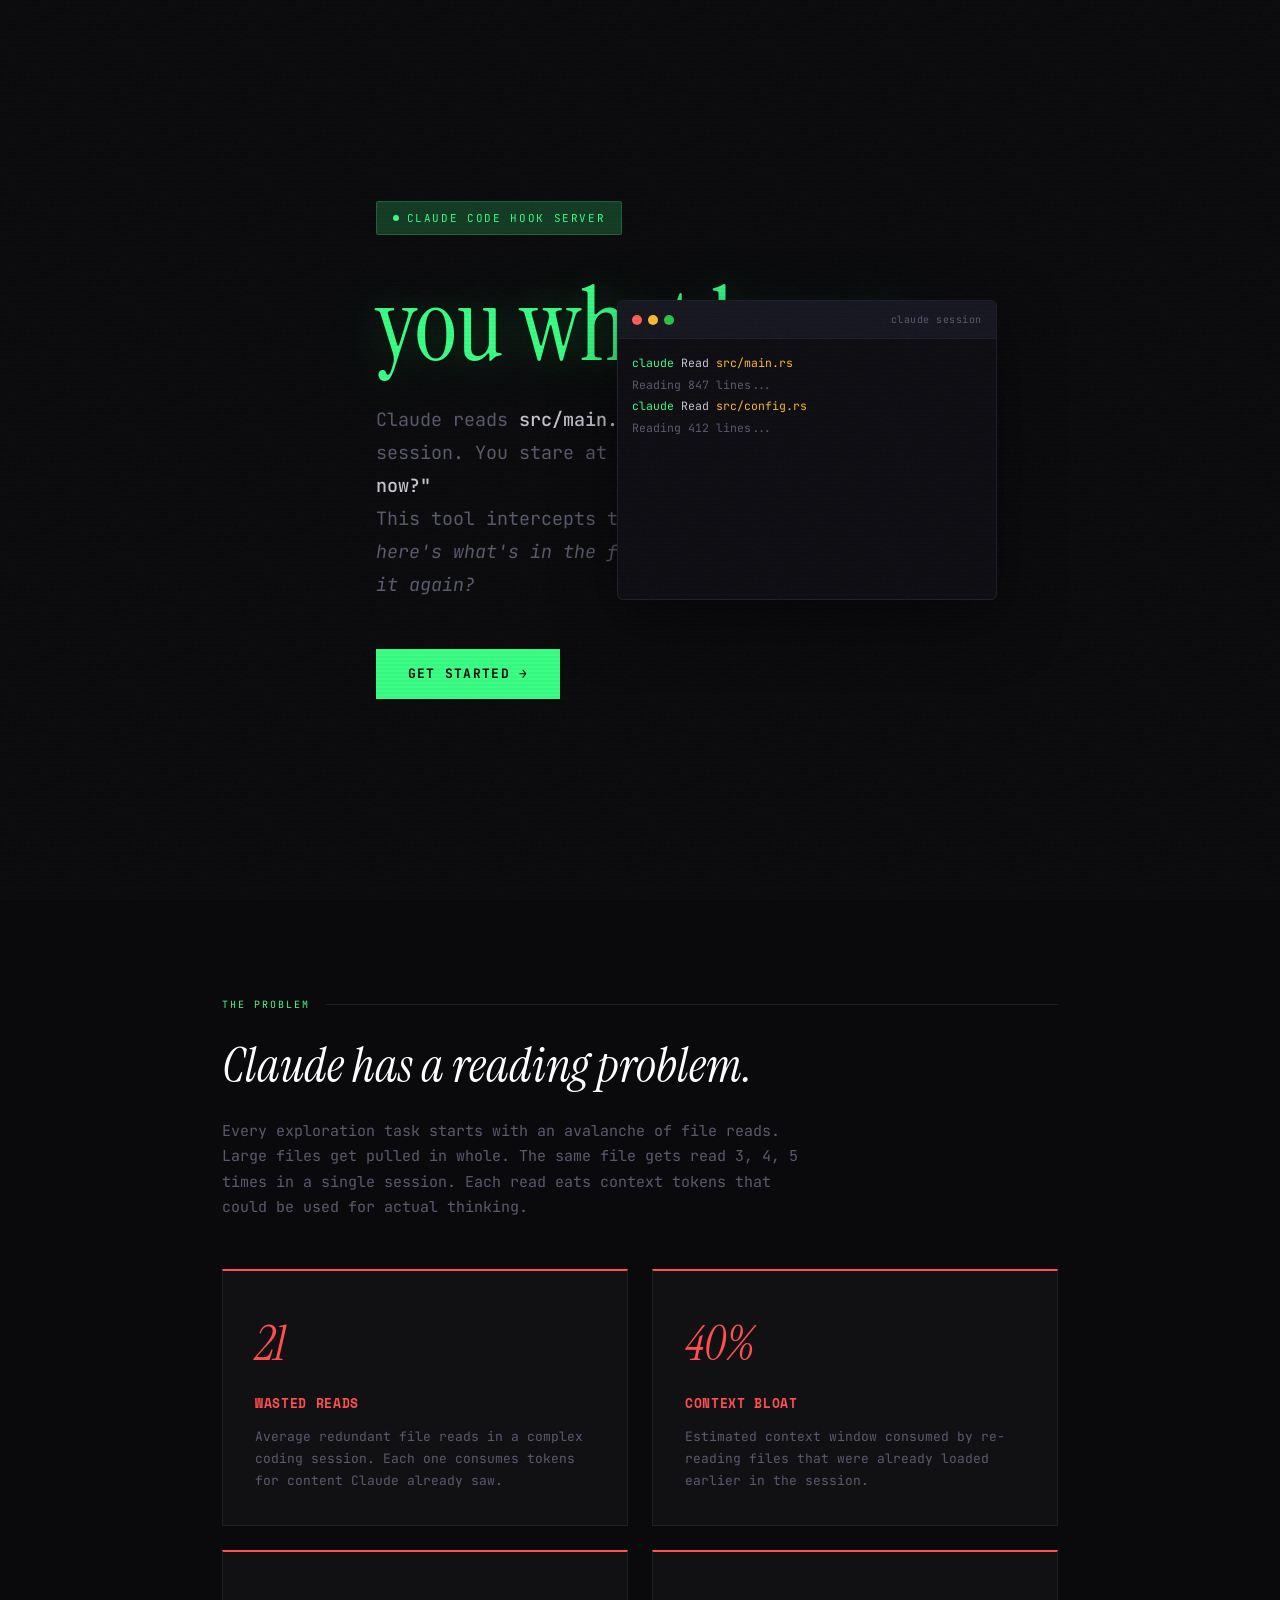
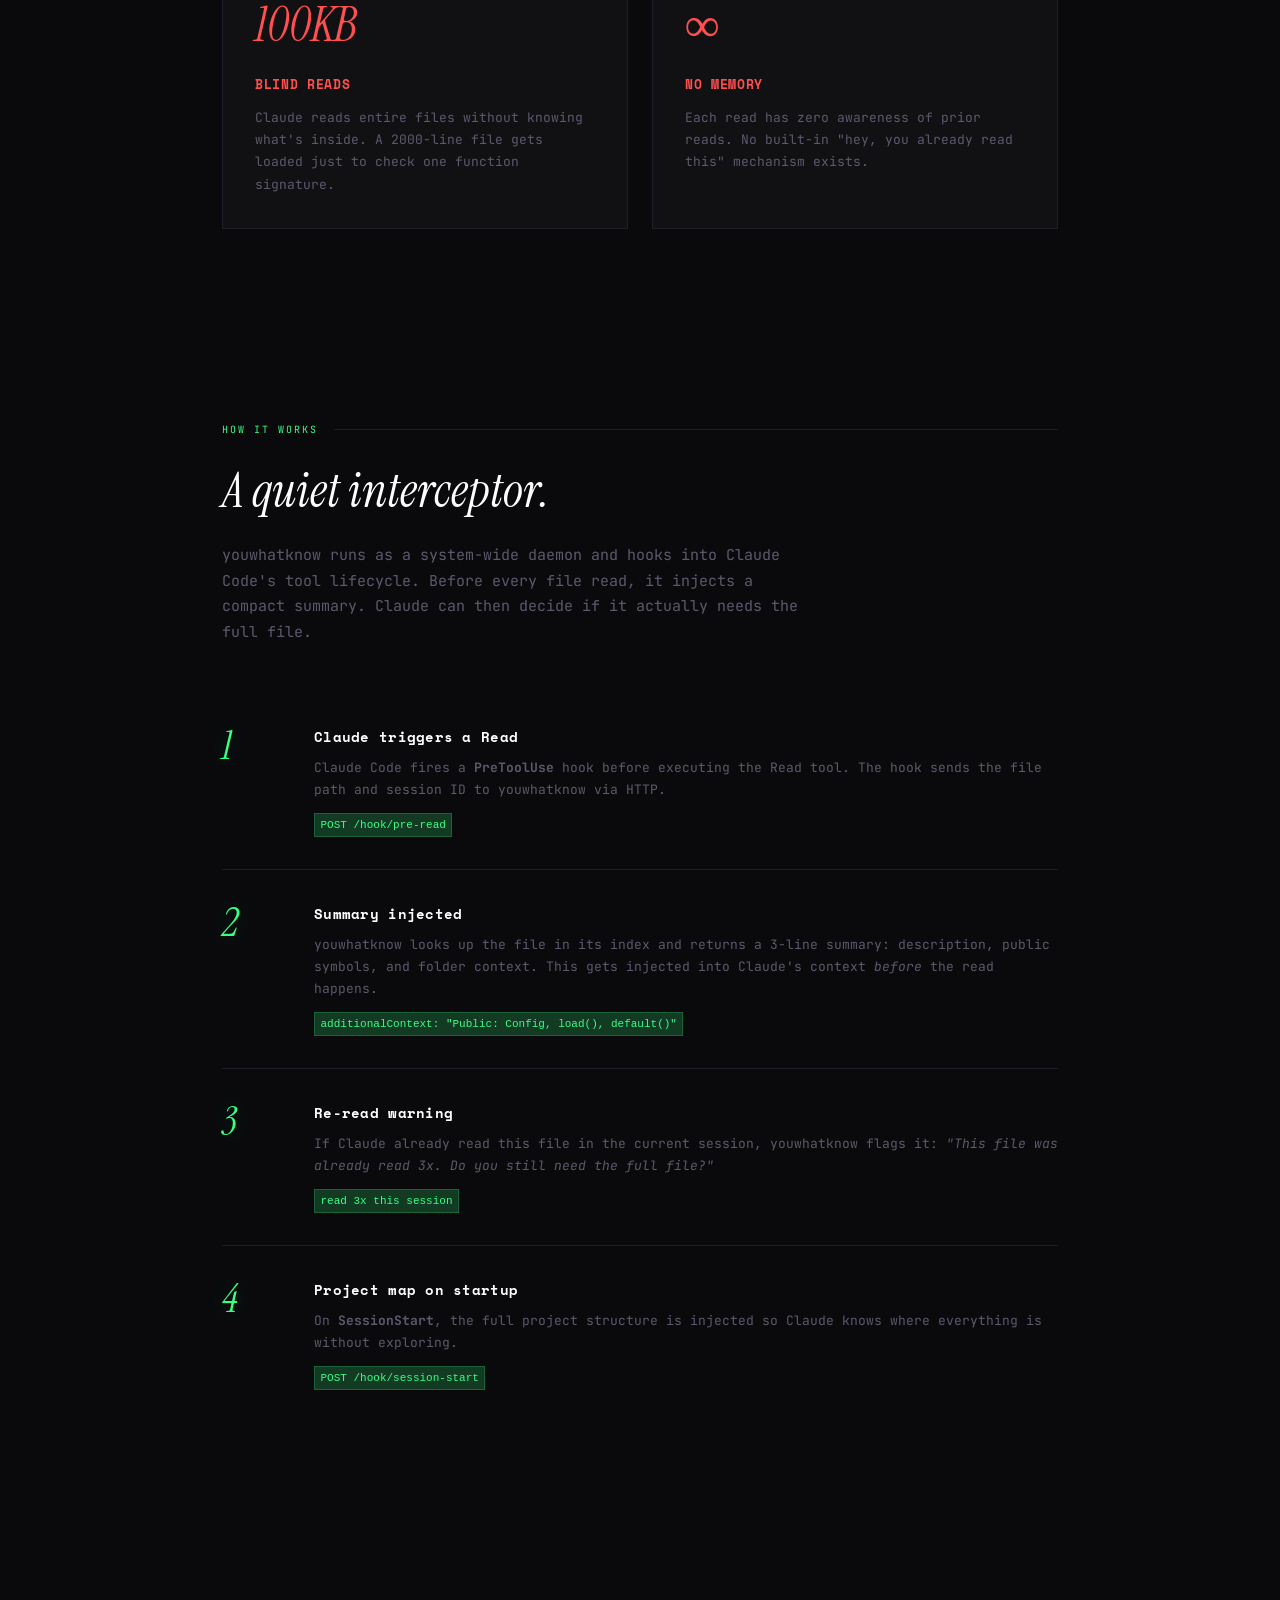
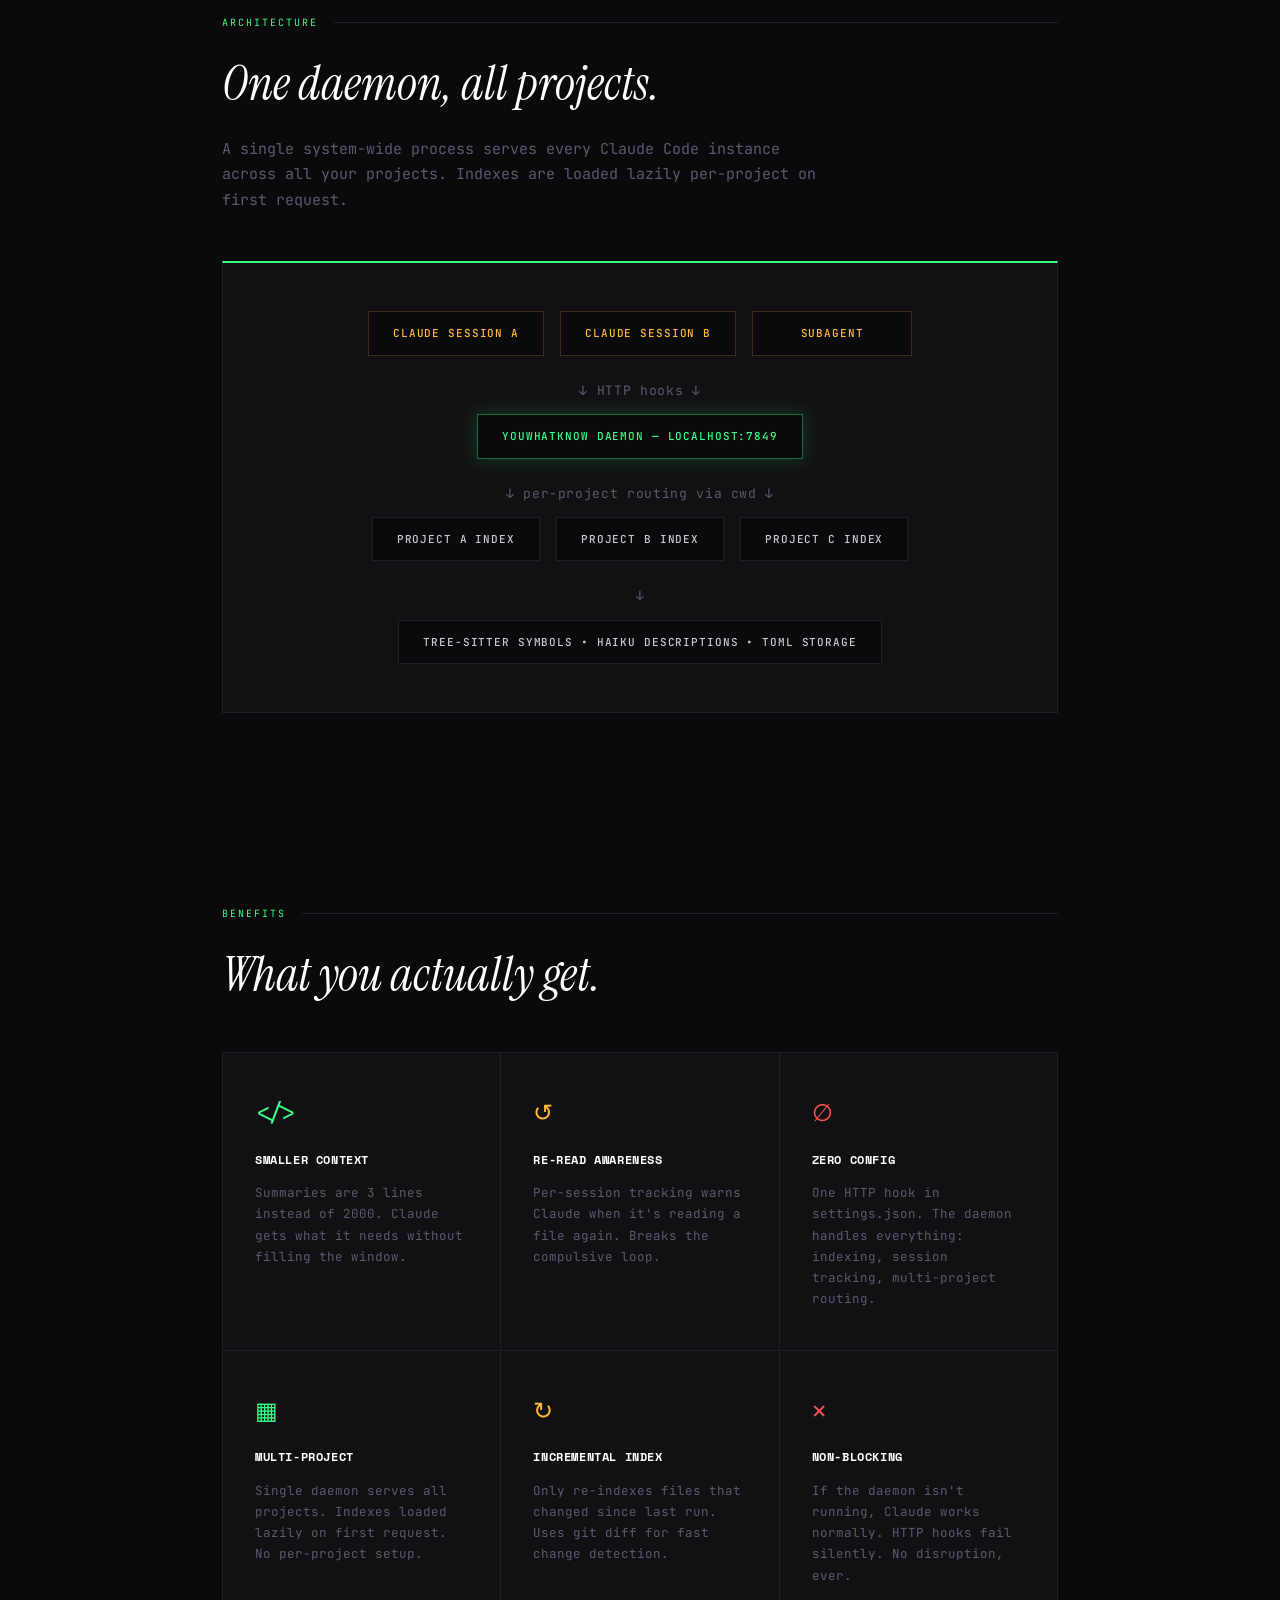
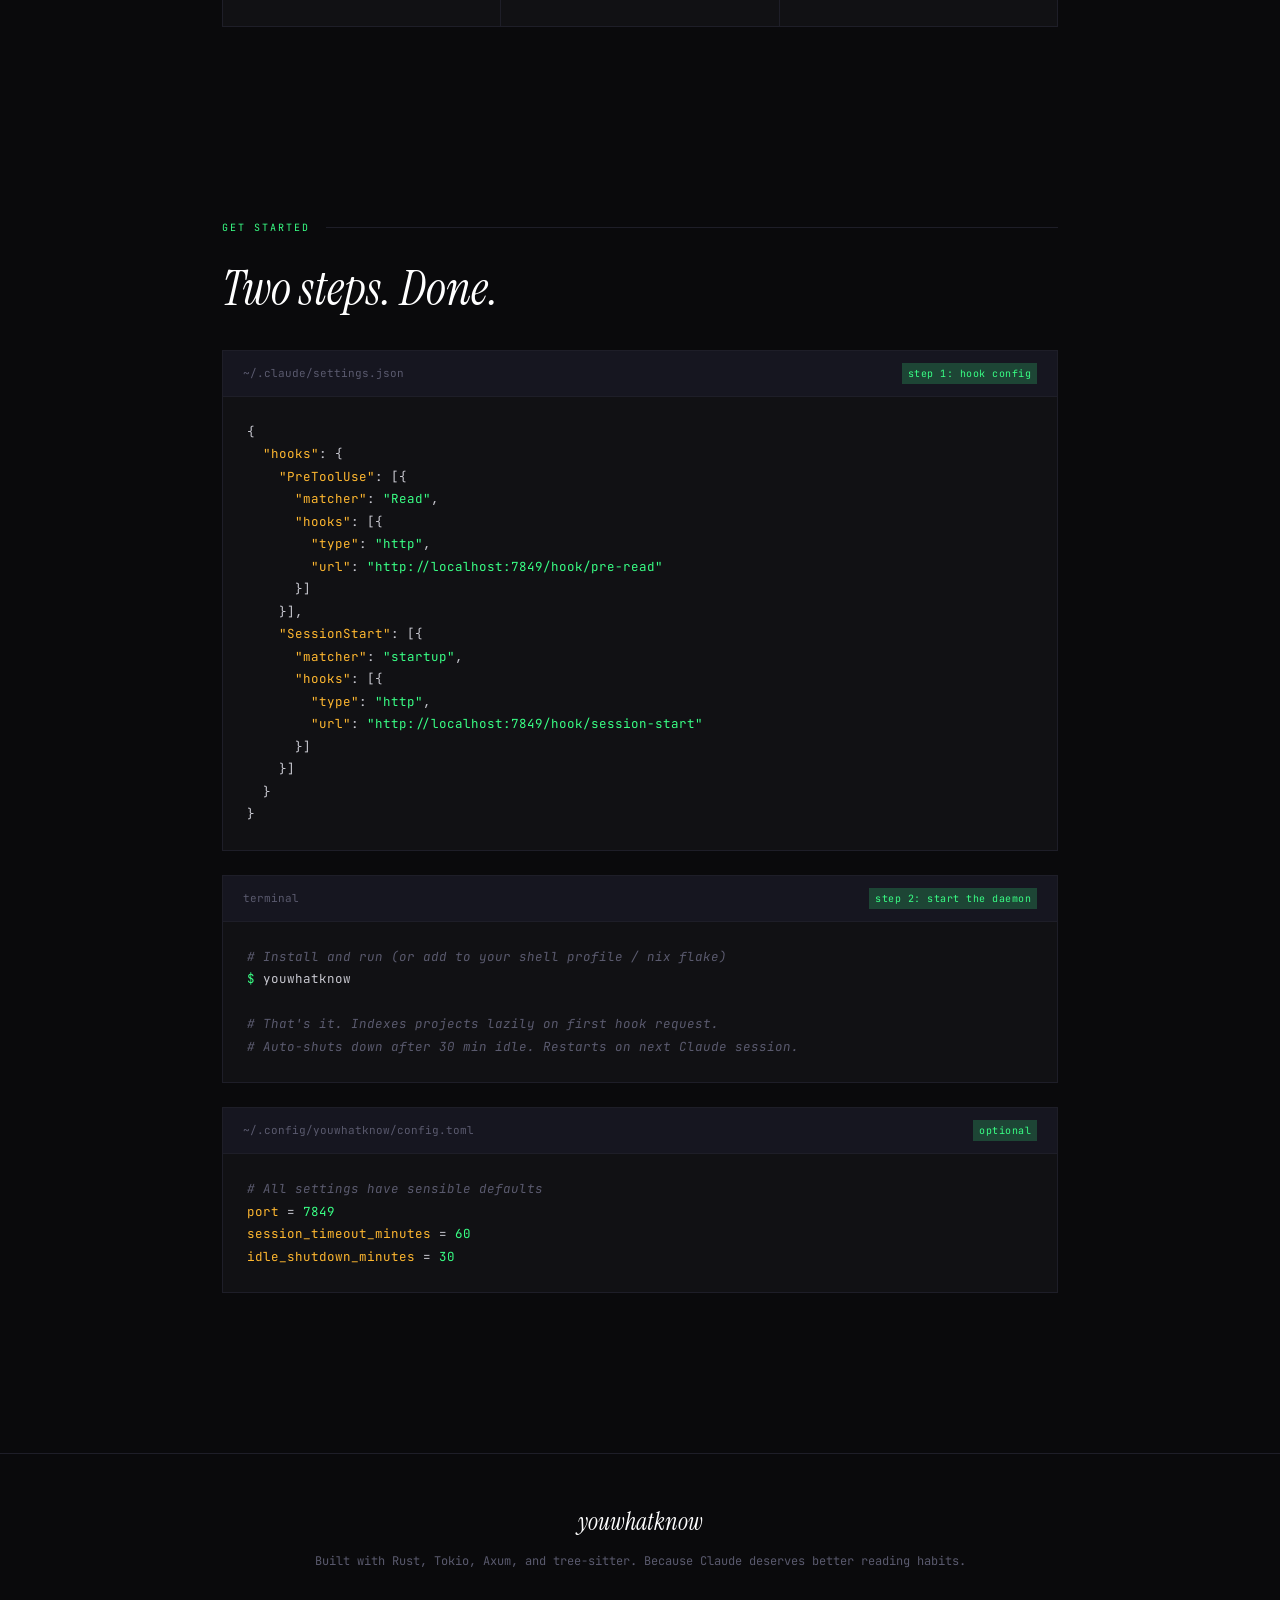
==== docs/index.html @ ef98cea6 "add project landing page Single-page HTML with terminal aesthetic: animated demo showing the problem" ====
<!DOCTYPE html>
<html lang="en">
<head>
    <meta charset="UTF-8">
    <meta name="viewport" content="width=device-width, initial-scale=1.0">
    <title>youwhatknow &mdash; stop Claude from reading the same file 47 times</title>
    <link rel="preconnect" href="https://fonts.googleapis.com">
    <link rel="preconnect" href="https://fonts.gstatic.com" crossorigin>
    <link href="https://fonts.googleapis.com/css2?family=JetBrains+Mono:wght@300;400;500;700&family=Space+Mono:wght@400;700&family=Instrument+Serif:ital@0;1&display=swap" rel="stylesheet">
    <style>
        :root {
            --bg: #0a0a0c;
            --bg-card: #111114;
            --glow: #39ff85;
            --glow-dim: #39ff8533;
            --glow-mid: #39ff8566;
            --amber: #ffb830;
            --amber-dim: #ffb83033;
            --red: #ff4f4f;
            --red-dim: #ff4f4f22;
            --text: #c8c8d0;
            --text-dim: #5a5a6e;
            --border: #1e1e28;
            --mono: 'JetBrains Mono', 'Courier New', monospace;
            --display: 'Space Mono', monospace;
            --serif: 'Instrument Serif', Georgia, serif;
        }

        * { margin: 0; padding: 0; box-sizing: border-box; }
        html { scroll-behavior: smooth; }

        body {
            background: var(--bg);
            color: var(--text);
            font-family: var(--mono);
            font-size: 15px;
            line-height: 1.7;
            overflow-x: hidden;
        }

        body::after {
            content: '';
            position: fixed;
            inset: 0;
            background: repeating-linear-gradient(0deg, transparent, transparent 2px, rgba(0,0,0,0.03) 2px, rgba(0,0,0,0.03) 4px);
            pointer-events: none;
            z-index: 9999;
        }

        body::before {
            content: '';
            position: fixed;
            inset: 0;
            opacity: 0.035;
            background-image: url("data:image/svg+xml,%3Csvg viewBox='0 0 256 256' xmlns='http://www.w3.org/2000/svg'%3E%3Cfilter id='n'%3E%3CfeTurbulence type='fractalNoise' baseFrequency='0.9' numOctaves='4' stitchTiles='stitch'/%3E%3C/filter%3E%3Crect width='100%25' height='100%25' filter='url(%23n)'/%3E%3C/svg%3E");
            background-size: 128px;
            pointer-events: none;
            z-index: 9998;
        }

        a { color: var(--glow); text-decoration: none; }
        a:hover { text-decoration: underline; }
        .container { max-width: 900px; margin: 0 auto; padding: 0 2rem; }

        .hero {
            min-height: 100vh;
            display: flex;
            flex-direction: column;
            justify-content: center;
            position: relative;
            padding: 4rem 0;
        }

        .hero-badge {
            display: inline-flex;
            align-items: center;
            gap: 0.5rem;
            font-size: 11px;
            text-transform: uppercase;
            letter-spacing: 0.15em;
            color: var(--glow);
            border: 1px solid var(--glow-dim);
            padding: 0.4rem 1rem;
            border-radius: 2px;
            margin-bottom: 2.5rem;
            background: var(--glow-dim);
            width: fit-content;
            animation: fadeSlideUp 0.8s ease both;
        }

        .hero-badge-dot {
            width: 6px;
            height: 6px;
            background: var(--glow);
            border-radius: 50%;
            display: inline-block;
            animation: pulse 2s ease-in-out infinite;
        }

        .hero h1 {
            font-family: var(--serif);
            font-size: clamp(3.5rem, 8vw, 6.5rem);
            font-weight: 400;
            font-style: italic;
            line-height: 1;
            color: #fff;
            margin-bottom: 0.25em;
            animation: fadeSlideUp 0.8s ease 0.1s both;
        }

        .hero h1 em {
            font-style: normal;
            color: var(--glow);
            text-shadow: 0 0 40px var(--glow-dim), 0 0 80px var(--glow-dim);
        }

        .hero-sub {
            font-size: 1.15rem;
            color: var(--text-dim);
            max-width: 520px;
            line-height: 1.8;
            margin-bottom: 3rem;
            animation: fadeSlideUp 0.8s ease 0.2s both;
        }

        .hero-sub strong { color: var(--text); font-weight: 500; }

        .hero-cta {
            display: inline-flex;
            align-items: center;
            gap: 0.75rem;
            background: var(--glow);
            color: var(--bg);
            font-family: var(--mono);
            font-size: 13px;
            font-weight: 700;
            padding: 0.85rem 2rem;
            border: none;
            cursor: pointer;
            text-transform: uppercase;
            letter-spacing: 0.1em;
            transition: all 0.2s;
            animation: fadeSlideUp 0.8s ease 0.3s both;
            text-decoration: none;
        }

        .hero-cta:hover {
            background: #fff;
            text-decoration: none;
            box-shadow: 0 0 30px var(--glow-dim);
        }

        .terminal-float {
            position: absolute;
            right: -60px;
            top: 50%;
            transform: translateY(-50%);
            width: 380px;
            animation: fadeSlideLeft 1s ease 0.5s both;
        }

        .terminal {
            background: #0d0d12;
            border: 1px solid var(--border);
            border-radius: 6px;
            overflow: hidden;
            font-size: 11.5px;
            box-shadow: 0 20px 60px rgba(0,0,0,0.5), 0 0 1px var(--border);
        }

        .terminal-bar {
            display: flex;
            align-items: center;
            gap: 6px;
            padding: 10px 14px;
            background: #161620;
            border-bottom: 1px solid var(--border);
        }

        .terminal-dot { width: 10px; height: 10px; border-radius: 50%; }
        .terminal-dot.r { background: #ff5f57; }
        .terminal-dot.y { background: #febc2e; }
        .terminal-dot.g { background: #28c840; }

        .terminal-bar-title {
            margin-left: auto;
            font-size: 10px;
            color: var(--text-dim);
            letter-spacing: 0.05em;
        }

        .terminal-body {
            padding: 14px;
            min-height: 260px;
            position: relative;
        }

        .term-line {
            margin-bottom: 2px;
            opacity: 0;
            animation: termFadeIn 0.15s ease forwards;
            white-space: nowrap;
            font-size: 11.5px;
        }

        .t-prompt { color: var(--glow); }
        .t-cmd { color: var(--text); }
        .t-file { color: var(--amber); }
        .t-warn { color: var(--red); }
        .t-ok { color: var(--glow); }
        .t-dim { color: var(--text-dim); }
        .t-bold { font-weight: 700; }

        .cursor-blink {
            display: inline-block;
            width: 7px;
            height: 14px;
            background: var(--glow);
            animation: blink 1s step-end infinite;
            vertical-align: middle;
            margin-left: 2px;
        }

        section { padding: 6rem 0; }

        .section-label {
            font-size: 10px;
            text-transform: uppercase;
            letter-spacing: 0.2em;
            color: var(--glow);
            margin-bottom: 1.5rem;
            display: flex;
            align-items: center;
            gap: 1rem;
        }

        .section-label::after {
            content: '';
            flex: 1;
            height: 1px;
            background: var(--border);
        }

        h2 {
            font-family: var(--serif);
            font-size: clamp(2rem, 4vw, 3rem);
            font-weight: 400;
            font-style: italic;
            color: #fff;
            margin-bottom: 1.5rem;
            line-height: 1.2;
        }

        .muted { color: var(--text-dim); max-width: 600px; }

        .problem-grid {
            display: grid;
            grid-template-columns: 1fr 1fr;
            gap: 1.5rem;
            margin-top: 3rem;
        }

        .problem-card {
            background: var(--bg-card);
            border: 1px solid var(--border);
            padding: 2rem;
            position: relative;
            overflow: hidden;
            border-top: 2px solid var(--red);
        }

        .problem-card h3 {
            font-family: var(--display);
            font-size: 13px;
            text-transform: uppercase;
            letter-spacing: 0.05em;
            color: var(--red);
            margin-bottom: 0.75rem;
        }

        .problem-card p { font-size: 13px; color: var(--text-dim); line-height: 1.7; }

        .problem-stat {
            font-family: var(--serif);
            font-size: 3rem;
            font-style: italic;
            color: var(--red);
            display: block;
            margin-bottom: 0.5rem;
        }

        .flow { display: grid; gap: 0; margin-top: 3rem; }

        .flow-step {
            display: grid;
            grid-template-columns: 60px 1fr;
            gap: 2rem;
            padding: 2rem 0;
            border-bottom: 1px solid var(--border);
        }

        .flow-step:last-child { border-bottom: none; }

        .flow-num {
            font-family: var(--serif);
            font-size: 2.5rem;
            font-style: italic;
            color: var(--glow);
            line-height: 1;
            text-shadow: 0 0 20px var(--glow-dim);
        }

        .flow-step h3 {
            font-family: var(--display);
            font-size: 14px;
            color: #fff;
            margin-bottom: 0.5rem;
            letter-spacing: 0.02em;
        }

        .flow-step p { font-size: 13px; color: var(--text-dim); line-height: 1.7; }

        .flow-step code {
            display: inline-block;
            background: var(--glow-dim);
            color: var(--glow);
            padding: 0.15em 0.5em;
            font-size: 11px;
            margin-top: 0.75rem;
            border: 1px solid var(--glow-dim);
        }

        .arch-diagram {
            background: var(--bg-card);
            border: 1px solid var(--border);
            padding: 3rem 2rem;
            margin-top: 3rem;
            border-top: 2px solid var(--glow);
        }

        .arch-row {
            display: flex;
            justify-content: center;
            align-items: center;
            gap: 1rem;
            margin-bottom: 1.5rem;
            flex-wrap: wrap;
        }

        .arch-row:last-child { margin-bottom: 0; }

        .arch-box {
            padding: 0.75rem 1.5rem;
            font-size: 11px;
            font-weight: 500;
            text-transform: uppercase;
            letter-spacing: 0.08em;
            text-align: center;
            border: 1px solid var(--border);
            background: var(--bg);
            min-width: 160px;
        }

        .arch-box.primary {
            border-color: var(--glow-mid);
            color: var(--glow);
            box-shadow: 0 0 20px var(--glow-dim);
        }

        .arch-box.secondary { border-color: var(--amber-dim); color: var(--amber); }

        .arch-arrow-down {
            display: block;
            text-align: center;
            margin: 0.75rem 0;
            color: var(--text-dim);
            font-size: 13px;
            letter-spacing: 0.05em;
        }

        .benefits-grid {
            display: grid;
            grid-template-columns: repeat(3, 1fr);
            gap: 1px;
            background: var(--border);
            margin-top: 3rem;
            border: 1px solid var(--border);
        }

        .benefit { background: var(--bg-card); padding: 2.5rem 2rem; }
        .benefit-icon { font-size: 1.5rem; margin-bottom: 1rem; display: block; }

        .benefit h3 {
            font-family: var(--display);
            font-size: 12px;
            text-transform: uppercase;
            letter-spacing: 0.05em;
            color: #fff;
            margin-bottom: 0.75rem;
        }

        .benefit p { font-size: 12.5px; color: var(--text-dim); line-height: 1.7; }

        .setup-block {
            background: var(--bg-card);
            border: 1px solid var(--border);
            margin-top: 2rem;
            overflow: hidden;
        }

        .setup-header {
            display: flex;
            align-items: center;
            justify-content: space-between;
            padding: 0.75rem 1.25rem;
            background: #161620;
            border-bottom: 1px solid var(--border);
            font-size: 11px;
            color: var(--text-dim);
        }

        .setup-tag {
            color: var(--glow);
            background: var(--glow-dim);
            padding: 0.2em 0.6em;
            font-size: 10px;
            letter-spacing: 0.05em;
        }

        .setup-code {
            padding: 1.5rem;
            font-size: 12.5px;
            line-height: 1.8;
            overflow-x: auto;
            white-space: pre;
            font-family: var(--mono);
        }

        .k { color: var(--amber); }
        .s { color: var(--glow); }
        .c { color: var(--text-dim); font-style: italic; }

        footer {
            border-top: 1px solid var(--border);
            padding: 3rem 0;
            margin-top: 4rem;
            text-align: center;
        }

        footer p { font-size: 12px; color: var(--text-dim); }

        .footer-logo {
            font-family: var(--serif);
            font-style: italic;
            font-size: 1.5rem;
            color: #fff;
            margin-bottom: 0.5rem;
        }

        @keyframes fadeSlideUp {
            from { opacity: 0; transform: translateY(20px); }
            to { opacity: 1; transform: translateY(0); }
        }

        @keyframes fadeSlideLeft {
            from { opacity: 0; transform: translate(30px, -50%); }
            to { opacity: 1; transform: translate(0, -50%); }
        }

        @keyframes pulse {
            0%, 100% { opacity: 1; }
            50% { opacity: 0.3; }
        }

        @keyframes termFadeIn {
            from { opacity: 0; }
            to { opacity: 1; }
        }

        @keyframes blink {
            0%, 100% { opacity: 1; }
            50% { opacity: 0; }
        }

        .reveal {
            opacity: 0;
            transform: translateY(30px);
            transition: all 0.7s cubic-bezier(0.16, 1, 0.3, 1);
        }

        .reveal.visible {
            opacity: 1;
            transform: translateY(0);
        }

        @media (max-width: 900px) {
            .terminal-float {
                position: relative;
                right: 0;
                top: 0;
                transform: none;
                width: 100%;
                margin-top: 3rem;
                animation-name: fadeSlideUp;
            }
            .problem-grid { grid-template-columns: 1fr; }
            .benefits-grid { grid-template-columns: 1fr; }
            .arch-row { flex-direction: column; }
        }

        @media (min-width: 901px) {
            .hero .container { position: relative; }
        }
    </style>
</head>
<body>

<section class="hero">
    <div class="container">
        <div class="hero-badge"><span class="hero-badge-dot"></span> Claude Code Hook Server</div>
        <h1><em>you what know</em></h1>
        <p class="hero-sub">
            Claude reads <strong>src/main.rs</strong> for the 5th time this session.
            You stare at the screen. <strong>"You what now?"</strong><br>
            This tool intercepts those reads and says: <em>here's what's in the file. Do you really need it again?</em>
        </p>
        <a href="#setup" class="hero-cta">Get Started &#8594;</a>

        <div class="terminal-float">
            <div class="terminal">
                <div class="terminal-bar">
                    <div class="terminal-dot r"></div>
                    <div class="terminal-dot y"></div>
                    <div class="terminal-dot g"></div>
                    <span class="terminal-bar-title">claude session</span>
                </div>
                <div class="terminal-body" id="terminal-demo"></div>
            </div>
        </div>
    </div>
</section>

<section class="reveal">
    <div class="container">
        <div class="section-label">The Problem</div>
        <h2>Claude has a reading problem.</h2>
        <p class="muted">
            Every exploration task starts with an avalanche of file reads. Large files get pulled in whole.
            The same file gets read 3, 4, 5 times in a single session. Each read eats context tokens
            that could be used for actual thinking.
        </p>

        <div class="problem-grid">
            <div class="problem-card">
                <span class="problem-stat" id="counter">0</span>
                <h3>Wasted Reads</h3>
                <p>Average redundant file reads in a complex coding session. Each one consumes tokens for content Claude already saw.</p>
            </div>
            <div class="problem-card">
                <span class="problem-stat">40%</span>
                <h3>Context Bloat</h3>
                <p>Estimated context window consumed by re-reading files that were already loaded earlier in the session.</p>
            </div>
            <div class="problem-card">
                <span class="problem-stat">100KB</span>
                <h3>Blind Reads</h3>
                <p>Claude reads entire files without knowing what's inside. A 2000-line file gets loaded just to check one function signature.</p>
            </div>
            <div class="problem-card">
                <span class="problem-stat">&#8734;</span>
                <h3>No Memory</h3>
                <p>Each read has zero awareness of prior reads. No built-in "hey, you already read this" mechanism exists.</p>
            </div>
        </div>
    </div>
</section>

<section class="reveal">
    <div class="container">
        <div class="section-label">How It Works</div>
        <h2>A quiet interceptor.</h2>
        <p class="muted">
            youwhatknow runs as a system-wide daemon and hooks into Claude Code's tool lifecycle.
            Before every file read, it injects a compact summary. Claude can then decide
            if it actually needs the full file.
        </p>

        <div class="flow">
            <div class="flow-step">
                <div class="flow-num">1</div>
                <div>
                    <h3>Claude triggers a Read</h3>
                    <p>Claude Code fires a <strong>PreToolUse</strong> hook before executing the Read tool.
                    The hook sends the file path and session ID to youwhatknow via HTTP.</p>
                    <code>POST /hook/pre-read</code>
                </div>
            </div>
            <div class="flow-step">
                <div class="flow-num">2</div>
                <div>
                    <h3>Summary injected</h3>
                    <p>youwhatknow looks up the file in its index and returns a 3-line summary:
                    description, public symbols, and folder context. This gets injected into
                    Claude's context <em>before</em> the read happens.</p>
                    <code>additionalContext: "Public: Config, load(), default()"</code>
                </div>
            </div>
            <div class="flow-step">
                <div class="flow-num">3</div>
                <div>
                    <h3>Re-read warning</h3>
                    <p>If Claude already read this file in the current session, youwhatknow
                    flags it: <em>"This file was already read 3x. Do you still need the full file?"</em></p>
                    <code>read 3x this session</code>
                </div>
            </div>
            <div class="flow-step">
                <div class="flow-num">4</div>
                <div>
                    <h3>Project map on startup</h3>
                    <p>On <strong>SessionStart</strong>, the full project structure is injected
                    so Claude knows where everything is without exploring.</p>
                    <code>POST /hook/session-start</code>
                </div>
            </div>
        </div>
    </div>
</section>

<section class="reveal">
    <div class="container">
        <div class="section-label">Architecture</div>
        <h2>One daemon, all projects.</h2>
        <p class="muted" style="margin-bottom: 1rem;">
            A single system-wide process serves every Claude Code instance across all your projects.
            Indexes are loaded lazily per-project on first request.
        </p>

        <div class="arch-diagram">
            <div class="arch-row">
                <div class="arch-box secondary">Claude Session A</div>
                <div class="arch-box secondary">Claude Session B</div>
                <div class="arch-box secondary">Subagent</div>
            </div>
            <div class="arch-arrow-down">&#8595; HTTP hooks &#8595;</div>
            <div class="arch-row">
                <div class="arch-box primary">youwhatknow daemon &#8212; localhost:7849</div>
            </div>
            <div class="arch-arrow-down">&#8595; per-project routing via cwd &#8595;</div>
            <div class="arch-row">
                <div class="arch-box">Project A Index</div>
                <div class="arch-box">Project B Index</div>
                <div class="arch-box">Project C Index</div>
            </div>
            <div class="arch-arrow-down">&#8595;</div>
            <div class="arch-row">
                <div class="arch-box" style="min-width: 260px;">tree-sitter symbols &#8226; haiku descriptions &#8226; TOML storage</div>
            </div>
        </div>
    </div>
</section>

<section class="reveal">
    <div class="container">
        <div class="section-label">Benefits</div>
        <h2>What you actually get.</h2>

        <div class="benefits-grid">
            <div class="benefit">
                <span class="benefit-icon" style="color: var(--glow);">&lt;/&gt;</span>
                <h3>Smaller Context</h3>
                <p>Summaries are 3 lines instead of 2000. Claude gets what it needs without filling the window.</p>
            </div>
            <div class="benefit">
                <span class="benefit-icon" style="color: var(--amber);">&#8634;</span>
                <h3>Re-read Awareness</h3>
                <p>Per-session tracking warns Claude when it's reading a file again. Breaks the compulsive loop.</p>
            </div>
            <div class="benefit">
                <span class="benefit-icon" style="color: var(--red);">&#8709;</span>
                <h3>Zero Config</h3>
                <p>One HTTP hook in settings.json. The daemon handles everything: indexing, session tracking, multi-project routing.</p>
            </div>
            <div class="benefit">
                <span class="benefit-icon" style="color: var(--glow);">&#9638;</span>
                <h3>Multi-Project</h3>
                <p>Single daemon serves all projects. Indexes loaded lazily on first request. No per-project setup.</p>
            </div>
            <div class="benefit">
                <span class="benefit-icon" style="color: var(--amber);">&#8635;</span>
                <h3>Incremental Index</h3>
                <p>Only re-indexes files that changed since last run. Uses git diff for fast change detection.</p>
            </div>
            <div class="benefit">
                <span class="benefit-icon" style="color: var(--red);">&#10005;</span>
                <h3>Non-Blocking</h3>
                <p>If the daemon isn't running, Claude works normally. HTTP hooks fail silently. No disruption, ever.</p>
            </div>
        </div>
    </div>
</section>

<section class="reveal" id="setup">
    <div class="container">
        <div class="section-label">Get Started</div>
        <h2>Two steps. Done.</h2>

        <div class="setup-block">
            <div class="setup-header">
                <span>~/.claude/settings.json</span>
                <span class="setup-tag">step 1: hook config</span>
            </div>
            <div class="setup-code">{
  <span class="k">"hooks"</span>: {
    <span class="k">"PreToolUse"</span>: [{
      <span class="k">"matcher"</span>: <span class="s">"Read"</span>,
      <span class="k">"hooks"</span>: [{
        <span class="k">"type"</span>: <span class="s">"http"</span>,
        <span class="k">"url"</span>: <span class="s">"http://localhost:7849/hook/pre-read"</span>
      }]
    }],
    <span class="k">"SessionStart"</span>: [{
      <span class="k">"matcher"</span>: <span class="s">"startup"</span>,
      <span class="k">"hooks"</span>: [{
        <span class="k">"type"</span>: <span class="s">"http"</span>,
        <span class="k">"url"</span>: <span class="s">"http://localhost:7849/hook/session-start"</span>
      }]
    }]
  }
}</div>
        </div>

        <div class="setup-block" style="margin-top: 1.5rem;">
            <div class="setup-header">
                <span>terminal</span>
                <span class="setup-tag">step 2: start the daemon</span>
            </div>
            <div class="setup-code"><span class="c"># Install and run (or add to your shell profile / nix flake)</span>
<span class="s">$</span> youwhatknow

<span class="c"># That's it. Indexes projects lazily on first hook request.</span>
<span class="c"># Auto-shuts down after 30 min idle. Restarts on next Claude session.</span></div>
        </div>

        <div class="setup-block" style="margin-top: 1.5rem;">
            <div class="setup-header">
                <span>~/.config/youwhatknow/config.toml</span>
                <span class="setup-tag">optional</span>
            </div>
            <div class="setup-code"><span class="c"># All settings have sensible defaults</span>
<span class="k">port</span> = <span class="s">7849</span>
<span class="k">session_timeout_minutes</span> = <span class="s">60</span>
<span class="k">idle_shutdown_minutes</span> = <span class="s">30</span></div>
        </div>
    </div>
</section>

<footer>
    <div class="container">
        <div class="footer-logo">youwhatknow</div>
        <p>Built with Rust, Tokio, Axum, and tree-sitter. Because Claude deserves better reading habits.</p>
    </div>
</footer>

<script>
(function() {
    var lines = [
        { type: 'cmd', prompt: 'claude', cmd: 'Read', file: 'src/main.rs' },
        { type: 'msg', text: '  Reading 847 lines...', cls: 't-dim' },
        { type: 'cmd', prompt: 'claude', cmd: 'Read', file: 'src/config.rs' },
        { type: 'msg', text: '  Reading 412 lines...', cls: 't-dim' },
        { type: 'cmd', prompt: 'claude', cmd: 'Read', file: 'src/main.rs' },
        { type: 'msg', text: '  Reading 847 lines... (again)', cls: 't-warn' },
        { type: 'cmd', prompt: 'claude', cmd: 'Read', file: 'src/server.rs' },
        { type: 'msg', text: '  Reading 623 lines...', cls: 't-dim' },
        { type: 'cmd', prompt: 'claude', cmd: 'Read', file: 'src/main.rs' },
        { type: 'msg', text: '  Reading 847 lines... (3rd time)', cls: 't-warn' },
        { type: 'msg', text: '', cls: 't-dim' },
        { type: 'msg', text: '  youwhatknow:', cls: 't-ok t-bold' },
        { type: 'msg', text: '  -- src/main.rs (read 3x) --', cls: 't-ok' },
        { type: 'msg', text: '  Entry point, server startup', cls: 't-ok' },
        { type: 'msg', text: '  Public: main()', cls: 't-ok' },
        { type: 'msg', text: '  Do you still need the full file?', cls: 't-warn' },
    ];

    var terminal = document.getElementById('terminal-demo');
    var lineIndex = 0;

    function addLine() {
        if (lineIndex >= lines.length) {
            var cursor = document.createElement('span');
            cursor.className = 'cursor-blink';
            if (terminal.lastElementChild) {
                terminal.lastElementChild.appendChild(cursor);
            }
            return;
        }

        var line = lines[lineIndex];
        var el = document.createElement('div');
        el.className = 'term-line';

        if (line.type === 'cmd') {
            var prompt = document.createElement('span');
            prompt.className = 't-prompt';
            prompt.textContent = line.prompt;
            var space1 = document.createTextNode(' ');
            var cmd = document.createElement('span');
            cmd.className = 't-cmd';
            cmd.textContent = line.cmd;
            var space2 = document.createTextNode(' ');
            var file = document.createElement('span');
            file.className = 't-file';
            file.textContent = line.file;
            el.appendChild(prompt);
            el.appendChild(space1);
            el.appendChild(cmd);
            el.appendChild(space2);
            el.appendChild(file);
        } else {
            var span = document.createElement('span');
            span.className = line.cls;
            span.textContent = line.text;
            el.appendChild(span);
        }

        terminal.appendChild(el);
        lineIndex++;

        var delay = line.text === '' ? 400 : (lineIndex > 10 ? 120 : 250);
        setTimeout(addLine, delay);
    }

    setTimeout(addLine, 1500);

    function animateCounter() {
        var counter = document.getElementById('counter');
        var target = 23;
        var current = 0;
        var interval = setInterval(function() {
            current++;
            counter.textContent = current;
            if (current >= target) clearInterval(interval);
        }, 60);
    }

    var observer = new IntersectionObserver(function(entries) {
        entries.forEach(function(entry) {
            if (entry.isIntersecting) {
                entry.target.classList.add('visible');
                if (entry.target.querySelector('#counter')) {
                    animateCounter();
                }
            }
        });
    }, { threshold: 0.15 });

    document.querySelectorAll('.reveal').forEach(function(el) {
        observer.observe(el);
    });
})();
</script>

</body>
</html>
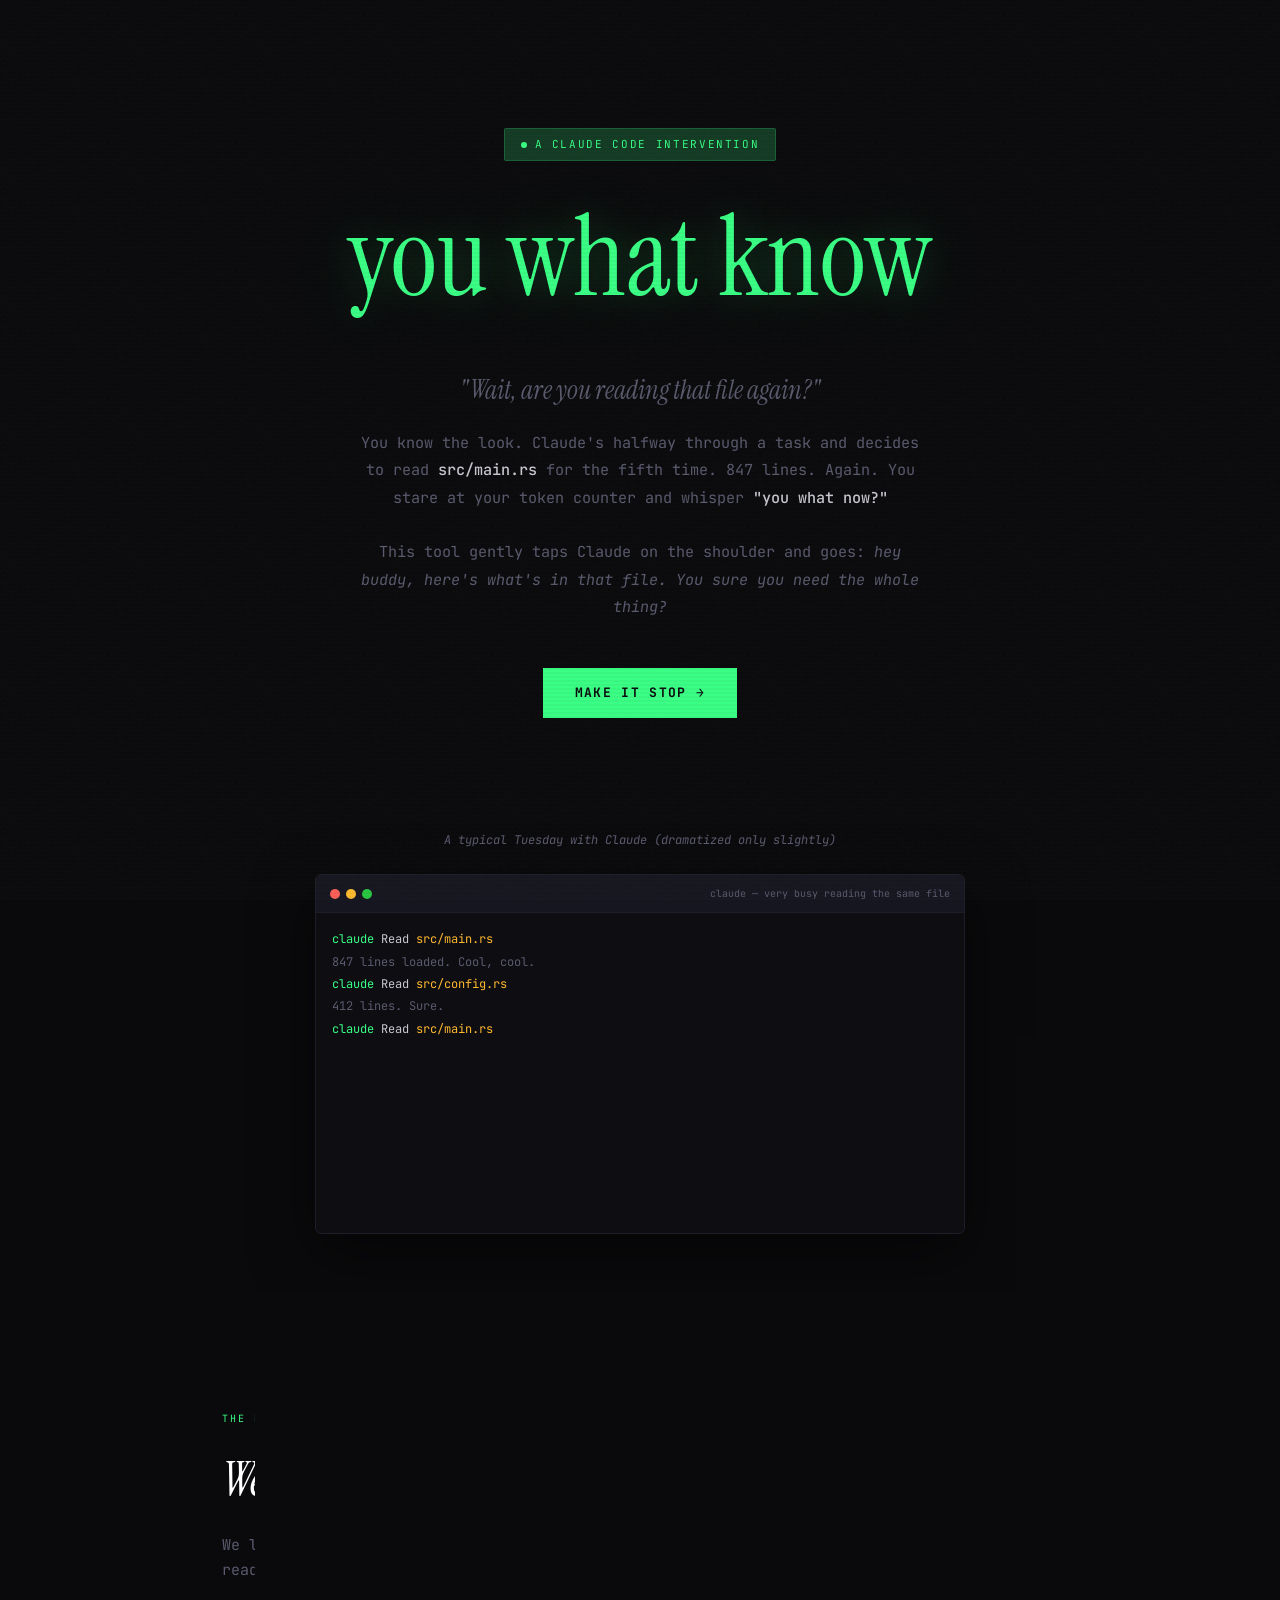
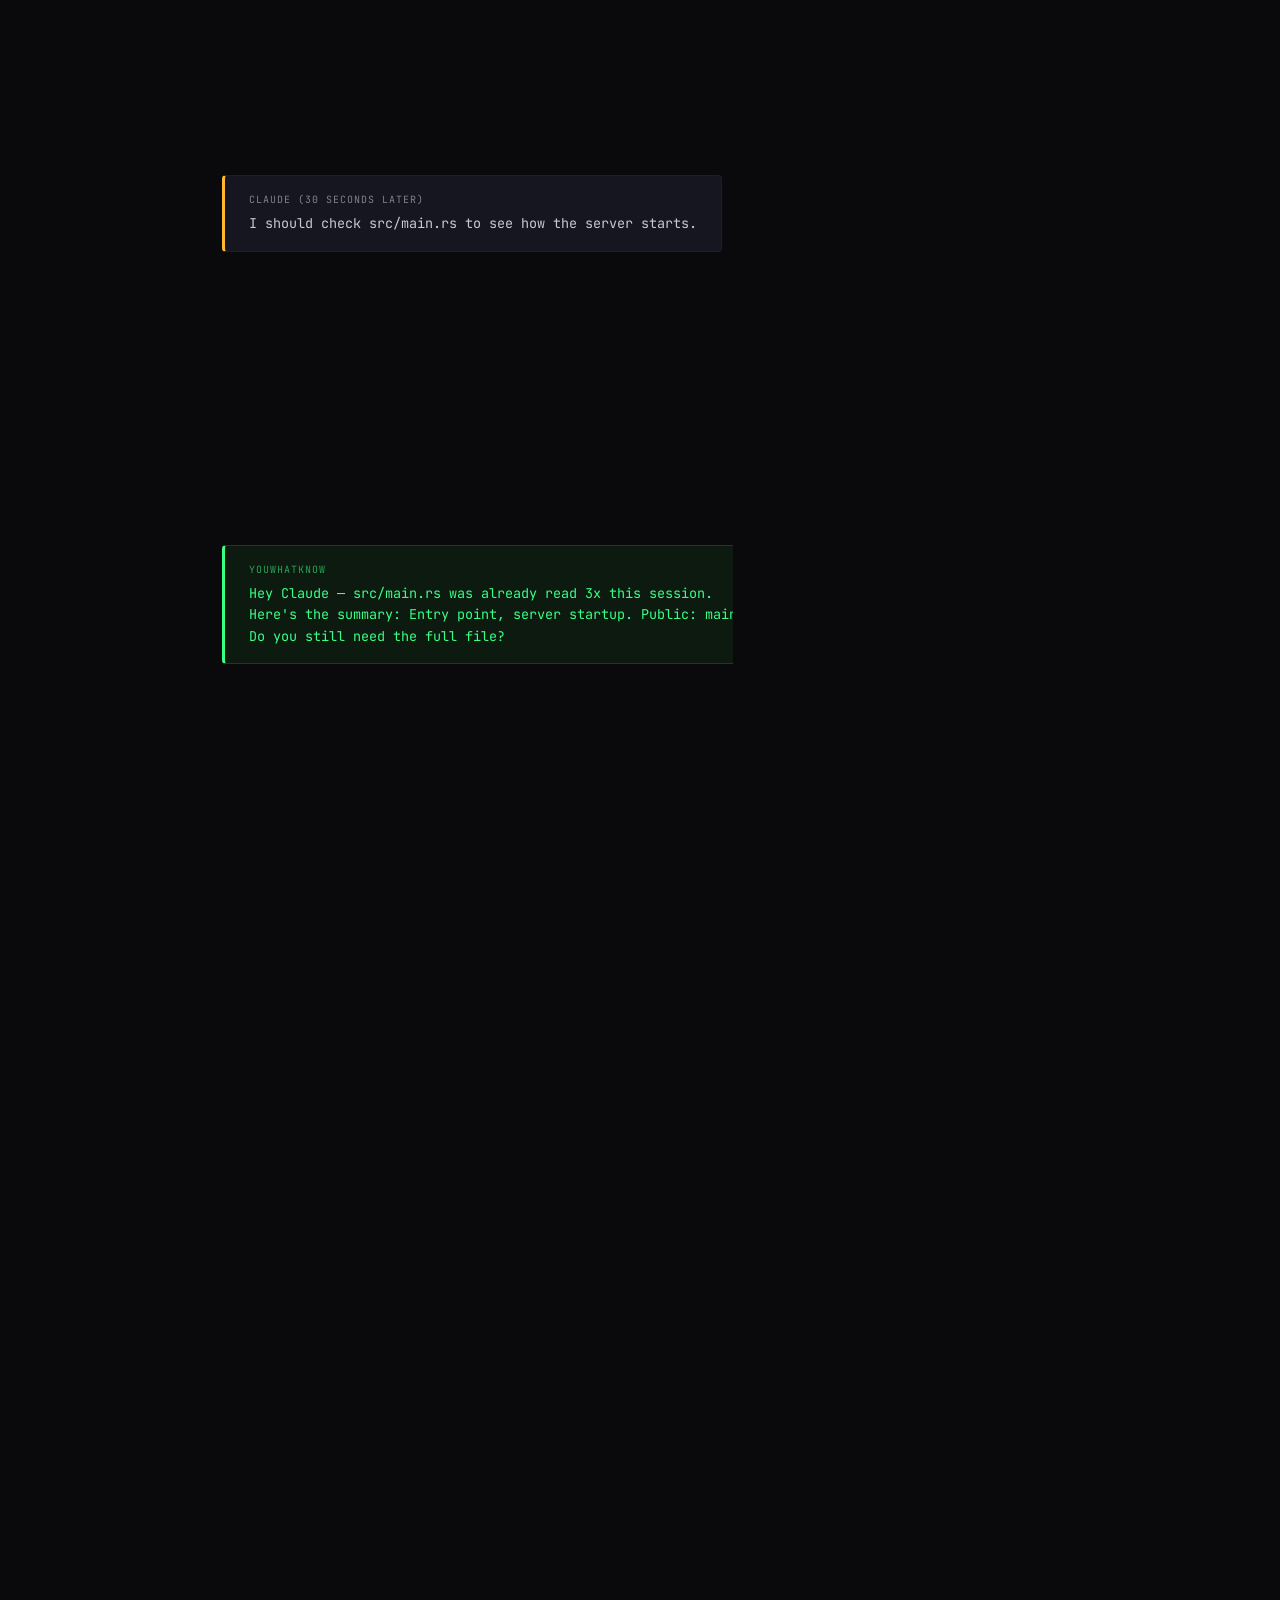
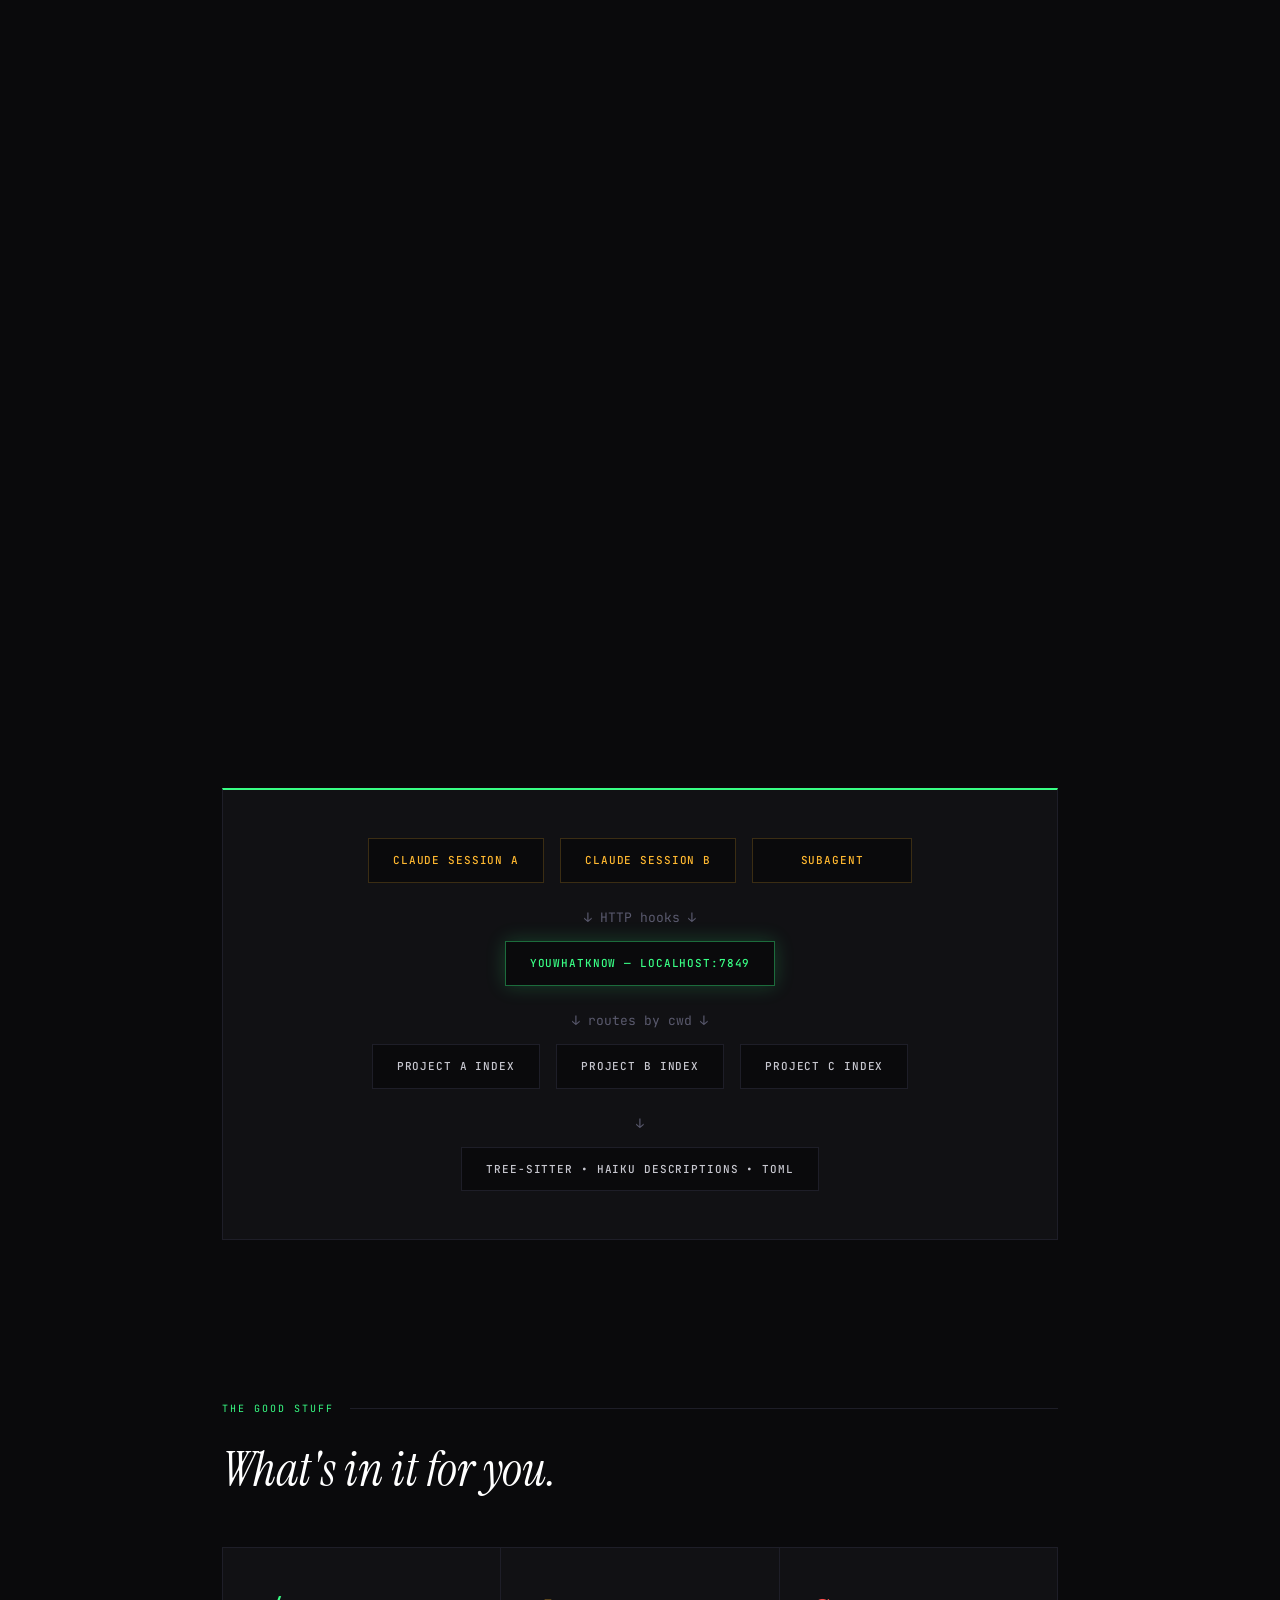
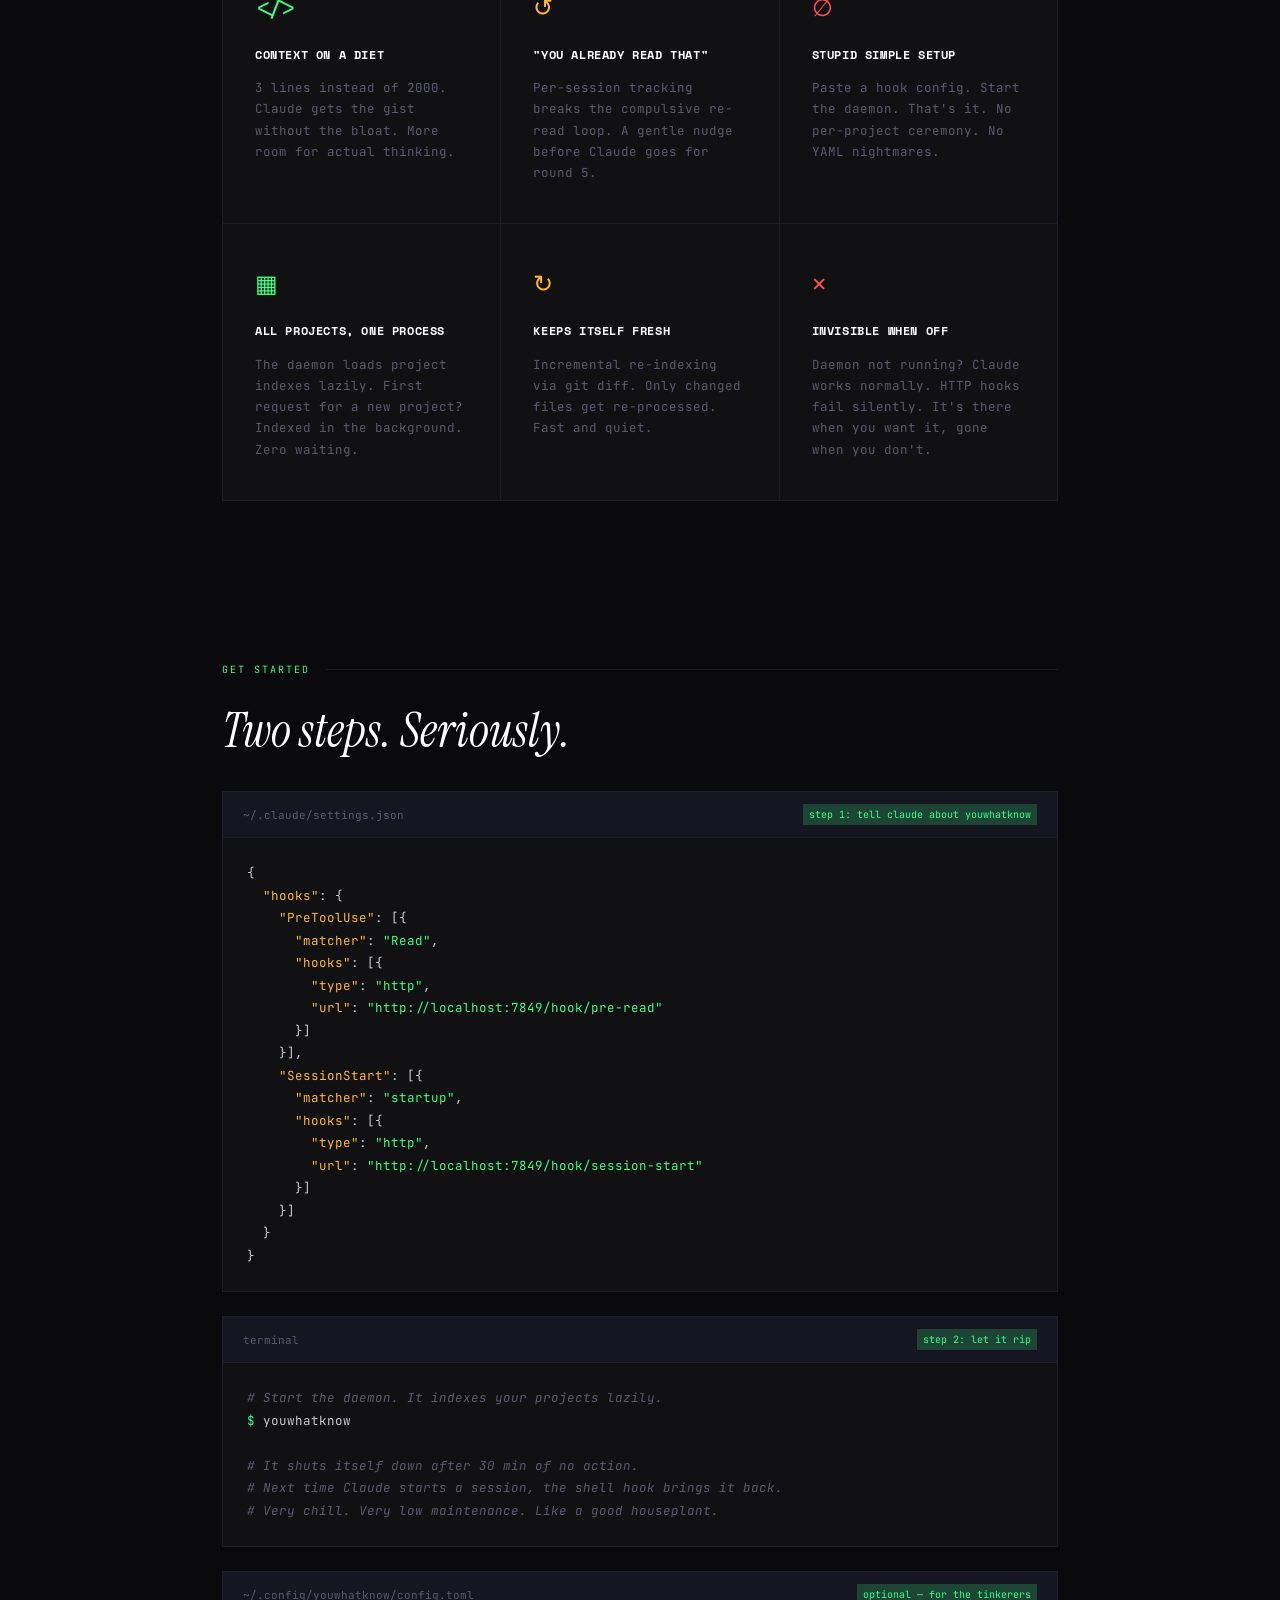
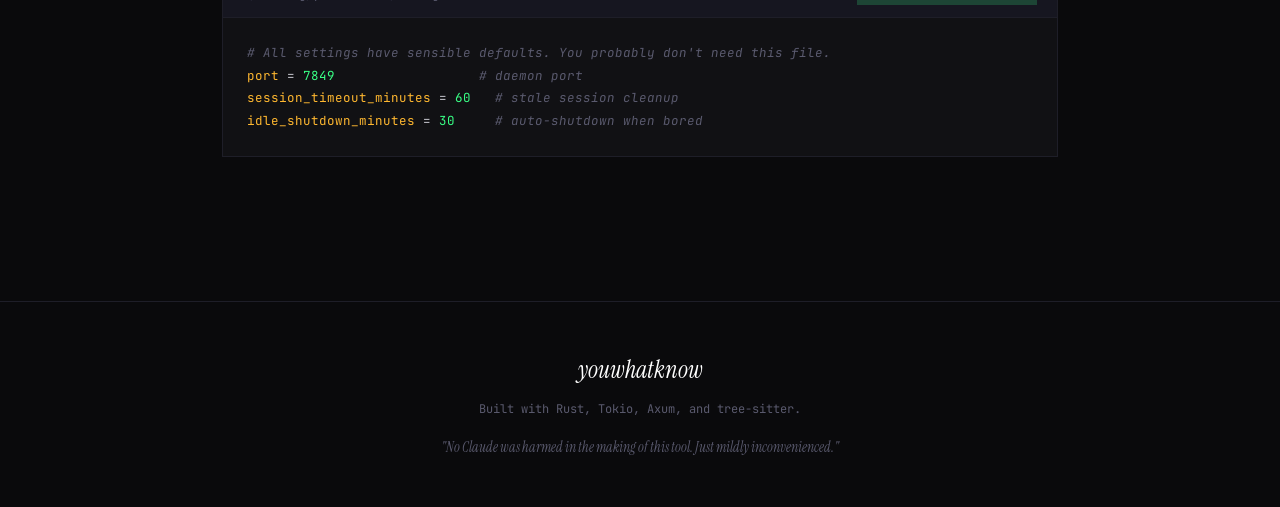
==== commit c33cd41f: "rework landing page: more playful tone, fix terminal overlap - Terminal moved below hero text (no mo" ====
--- a/docs/index.html
+++ b/docs/index.html
@@ -3,7 +3,7 @@
 <head>
     <meta charset="UTF-8">
     <meta name="viewport" content="width=device-width, initial-scale=1.0">
-    <title>youwhatknow &mdash; stop Claude from reading the same file 47 times</title>
+    <title>youwhatknow &mdash; Claude, buddy, you already read that file</title>
     <link rel="preconnect" href="https://fonts.googleapis.com">
     <link rel="preconnect" href="https://fonts.gstatic.com" crossorigin>
     <link href="https://fonts.googleapis.com/css2?family=JetBrains+Mono:wght@300;400;500;700&family=Space+Mono:wght@400;700&family=Instrument+Serif:ital@0;1&display=swap" rel="stylesheet">
@@ -17,7 +17,6 @@
             --amber: #ffb830;
             --amber-dim: #ffb83033;
             --red: #ff4f4f;
-            --red-dim: #ff4f4f22;
             --text: #c8c8d0;
             --text-dim: #5a5a6e;
             --border: #1e1e28;
@@ -62,13 +61,10 @@
         a:hover { text-decoration: underline; }
         .container { max-width: 900px; margin: 0 auto; padding: 0 2rem; }
 
+        /* ── Hero ── */
         .hero {
-            min-height: 100vh;
-            display: flex;
-            flex-direction: column;
-            justify-content: center;
-            position: relative;
-            padding: 4rem 0;
+            padding: 8rem 0 4rem;
+            text-align: center;
         }
 
         .hero-badge {
@@ -84,13 +80,11 @@
             border-radius: 2px;
             margin-bottom: 2.5rem;
             background: var(--glow-dim);
-            width: fit-content;
             animation: fadeSlideUp 0.8s ease both;
         }
 
         .hero-badge-dot {
-            width: 6px;
-            height: 6px;
+            width: 6px; height: 6px;
             background: var(--glow);
             border-radius: 50%;
             display: inline-block;
@@ -99,12 +93,12 @@
 
         .hero h1 {
             font-family: var(--serif);
-            font-size: clamp(3.5rem, 8vw, 6.5rem);
+            font-size: clamp(3.5rem, 9vw, 7rem);
             font-weight: 400;
             font-style: italic;
             line-height: 1;
             color: #fff;
-            margin-bottom: 0.25em;
+            margin-bottom: 0.5em;
             animation: fadeSlideUp 0.8s ease 0.1s both;
         }
 
@@ -114,12 +108,21 @@
             text-shadow: 0 0 40px var(--glow-dim), 0 0 80px var(--glow-dim);
         }
 
+        .hero-tagline {
+            font-family: var(--serif);
+            font-size: clamp(1.2rem, 2.5vw, 1.6rem);
+            font-style: italic;
+            color: var(--text-dim);
+            margin-bottom: 1rem;
+            animation: fadeSlideUp 0.8s ease 0.15s both;
+        }
+
         .hero-sub {
-            font-size: 1.15rem;
+            font-size: 0.95rem;
             color: var(--text-dim);
-            max-width: 520px;
+            max-width: 560px;
+            margin: 0 auto 3rem;
             line-height: 1.8;
-            margin-bottom: 3rem;
             animation: fadeSlideUp 0.8s ease 0.2s both;
         }
 
@@ -150,13 +153,18 @@
             box-shadow: 0 0 30px var(--glow-dim);
         }
 
-        .terminal-float {
-            position: absolute;
-            right: -60px;
-            top: 50%;
-            transform: translateY(-50%);
-            width: 380px;
-            animation: fadeSlideLeft 1s ease 0.5s both;
+        /* ── Terminal ── */
+        .terminal-section {
+            padding: 3rem 0 6rem;
+            animation: fadeSlideUp 1s ease 0.5s both;
+        }
+
+        .terminal-label {
+            text-align: center;
+            font-size: 12px;
+            color: var(--text-dim);
+            margin-bottom: 1.5rem;
+            font-style: italic;
         }
 
         .terminal {
@@ -164,8 +172,10 @@
             border: 1px solid var(--border);
             border-radius: 6px;
             overflow: hidden;
-            font-size: 11.5px;
-            box-shadow: 0 20px 60px rgba(0,0,0,0.5), 0 0 1px var(--border);
+            font-size: 12px;
+            box-shadow: 0 20px 60px rgba(0,0,0,0.5);
+            max-width: 650px;
+            margin: 0 auto;
         }
 
         .terminal-bar {
@@ -186,13 +196,11 @@
             margin-left: auto;
             font-size: 10px;
             color: var(--text-dim);
-            letter-spacing: 0.05em;
         }
 
         .terminal-body {
-            padding: 14px;
-            min-height: 260px;
-            position: relative;
+            padding: 16px;
+            min-height: 320px;
         }
 
         .term-line {
@@ -200,7 +208,6 @@
             opacity: 0;
             animation: termFadeIn 0.15s ease forwards;
             white-space: nowrap;
-            font-size: 11.5px;
         }
 
         .t-prompt { color: var(--glow); }
@@ -213,15 +220,15 @@
 
         .cursor-blink {
             display: inline-block;
-            width: 7px;
-            height: 14px;
+            width: 7px; height: 14px;
             background: var(--glow);
             animation: blink 1s step-end infinite;
             vertical-align: middle;
             margin-left: 2px;
         }
 
-        section { padding: 6rem 0; }
+        /* ── Sections ── */
+        section { padding: 5rem 0; }
 
         .section-label {
             font-size: 10px;
@@ -252,43 +259,60 @@
         }
 
         .muted { color: var(--text-dim); max-width: 600px; }
-
-        .problem-grid {
-            display: grid;
-            grid-template-columns: 1fr 1fr;
-            gap: 1.5rem;
+        .muted strong { color: var(--text); font-weight: 500; }
+
+        /* ── Conversation bubbles for the problem section ── */
+        .convo {
             margin-top: 3rem;
-        }
-
-        .problem-card {
-            background: var(--bg-card);
+            display: flex;
+            flex-direction: column;
+            gap: 1rem;
+            max-width: 620px;
+        }
+
+        .bubble {
+            padding: 1rem 1.5rem;
+            border-radius: 4px;
+            font-size: 13.5px;
+            line-height: 1.6;
+            position: relative;
+            animation: fadeSlideUp 0.5s ease both;
+        }
+
+        .bubble-claude {
+            background: #161620;
             border: 1px solid var(--border);
-            padding: 2rem;
-            position: relative;
-            overflow: hidden;
-            border-top: 2px solid var(--red);
-        }
-
-        .problem-card h3 {
-            font-family: var(--display);
-            font-size: 13px;
-            text-transform: uppercase;
-            letter-spacing: 0.05em;
-            color: var(--red);
-            margin-bottom: 0.75rem;
-        }
-
-        .problem-card p { font-size: 13px; color: var(--text-dim); line-height: 1.7; }
-
-        .problem-stat {
-            font-family: var(--serif);
-            font-size: 3rem;
+            align-self: flex-start;
+            border-left: 3px solid var(--amber);
+        }
+
+        .bubble-you {
+            background: var(--bg);
+            border: 1px solid var(--border);
+            align-self: flex-end;
+            border-right: 3px solid var(--red);
+            text-align: right;
             font-style: italic;
             color: var(--red);
-            display: block;
-            margin-bottom: 0.5rem;
-        }
-
+        }
+
+        .bubble-ywk {
+            background: #0d1a10;
+            border: 1px solid #1a3d1f;
+            align-self: flex-start;
+            border-left: 3px solid var(--glow);
+            color: var(--glow);
+        }
+
+        .bubble-who {
+            font-size: 10px;
+            text-transform: uppercase;
+            letter-spacing: 0.1em;
+            margin-bottom: 0.3rem;
+            opacity: 0.6;
+        }
+
+        /* ── How it works ── */
         .flow { display: grid; gap: 0; margin-top: 3rem; }
 
         .flow-step {
@@ -315,7 +339,6 @@
             font-size: 14px;
             color: #fff;
             margin-bottom: 0.5rem;
-            letter-spacing: 0.02em;
         }
 
         .flow-step p { font-size: 13px; color: var(--text-dim); line-height: 1.7; }
@@ -330,6 +353,14 @@
             border: 1px solid var(--glow-dim);
         }
 
+        .flow-aside {
+            font-size: 12px;
+            color: var(--text-dim);
+            font-style: italic;
+            margin-top: 0.5rem;
+        }
+
+        /* ── Architecture ── */
         .arch-diagram {
             background: var(--bg-card);
             border: 1px solid var(--border);
@@ -375,9 +406,9 @@
             margin: 0.75rem 0;
             color: var(--text-dim);
             font-size: 13px;
-            letter-spacing: 0.05em;
-        }
-
+        }
+
+        /* ── Benefits ── */
         .benefits-grid {
             display: grid;
             grid-template-columns: repeat(3, 1fr);
@@ -401,6 +432,7 @@
 
         .benefit p { font-size: 12.5px; color: var(--text-dim); line-height: 1.7; }
 
+        /* ── Setup ── */
         .setup-block {
             background: var(--bg-card);
             border: 1px solid var(--border);
@@ -424,7 +456,6 @@
             background: var(--glow-dim);
             padding: 0.2em 0.6em;
             font-size: 10px;
-            letter-spacing: 0.05em;
         }
 
         .setup-code {
@@ -440,6 +471,7 @@
         .s { color: var(--glow); }
         .c { color: var(--text-dim); font-style: italic; }
 
+        /* ── Footer ── */
         footer {
             border-top: 1px solid var(--border);
             padding: 3rem 0;
@@ -457,14 +489,18 @@
             margin-bottom: 0.5rem;
         }
 
+        .footer-quip {
+            font-family: var(--serif);
+            font-style: italic;
+            font-size: 14px;
+            color: var(--text-dim);
+            margin-top: 1rem;
+        }
+
+        /* ── Animations ── */
         @keyframes fadeSlideUp {
             from { opacity: 0; transform: translateY(20px); }
             to { opacity: 1; transform: translateY(0); }
-        }
-
-        @keyframes fadeSlideLeft {
-            from { opacity: 0; transform: translate(30px, -50%); }
-            to { opacity: 1; transform: translate(0, -50%); }
         }
 
         @keyframes pulse {
@@ -488,152 +524,158 @@
             transition: all 0.7s cubic-bezier(0.16, 1, 0.3, 1);
         }
 
-        .reveal.visible {
-            opacity: 1;
-            transform: translateY(0);
-        }
+        .reveal.visible { opacity: 1; transform: translateY(0); }
 
         @media (max-width: 900px) {
-            .terminal-float {
-                position: relative;
-                right: 0;
-                top: 0;
-                transform: none;
-                width: 100%;
-                margin-top: 3rem;
-                animation-name: fadeSlideUp;
-            }
-            .problem-grid { grid-template-columns: 1fr; }
             .benefits-grid { grid-template-columns: 1fr; }
             .arch-row { flex-direction: column; }
-        }
-
-        @media (min-width: 901px) {
-            .hero .container { position: relative; }
+            .bubble-you { align-self: flex-start; text-align: left; }
         }
     </style>
 </head>
 <body>
 
+<!-- ═══ HERO ═══ -->
 <section class="hero">
     <div class="container">
-        <div class="hero-badge"><span class="hero-badge-dot"></span> Claude Code Hook Server</div>
+        <div class="hero-badge"><span class="hero-badge-dot"></span> A Claude Code intervention</div>
         <h1><em>you what know</em></h1>
+        <p class="hero-tagline">"Wait, are you reading that file again?"</p>
         <p class="hero-sub">
-            Claude reads <strong>src/main.rs</strong> for the 5th time this session.
-            You stare at the screen. <strong>"You what now?"</strong><br>
-            This tool intercepts those reads and says: <em>here's what's in the file. Do you really need it again?</em>
+            You know the look. Claude's halfway through a task and decides to read <strong>src/main.rs</strong> for the fifth time.
+            847 lines. Again. You stare at your token counter and whisper <strong>"you what now?"</strong>
+            <br><br>
+            This tool gently taps Claude on the shoulder and goes: <em>hey buddy, here's what's in that file. You sure you need the whole thing?</em>
         </p>
-        <a href="#setup" class="hero-cta">Get Started &#8594;</a>
-
-        <div class="terminal-float">
-            <div class="terminal">
-                <div class="terminal-bar">
-                    <div class="terminal-dot r"></div>
-                    <div class="terminal-dot y"></div>
-                    <div class="terminal-dot g"></div>
-                    <span class="terminal-bar-title">claude session</span>
-                </div>
-                <div class="terminal-body" id="terminal-demo"></div>
+        <a href="#setup" class="hero-cta">Make it stop &#8594;</a>
+    </div>
+</section>
+
+<!-- ═══ TERMINAL DEMO ═══ -->
+<div class="terminal-section">
+    <div class="container">
+        <p class="terminal-label">A typical Tuesday with Claude (dramatized only slightly)</p>
+        <div class="terminal">
+            <div class="terminal-bar">
+                <div class="terminal-dot r"></div>
+                <div class="terminal-dot y"></div>
+                <div class="terminal-dot g"></div>
+                <span class="terminal-bar-title">claude &mdash; very busy reading the same file</span>
+            </div>
+            <div class="terminal-body" id="terminal-demo"></div>
+        </div>
+    </div>
+</div>
+
+<!-- ═══ THE PROBLEM ═══ -->
+<section class="reveal">
+    <div class="container">
+        <div class="section-label">The problem, illustrated</div>
+        <h2>We need to talk about Claude's reading habits.</h2>
+        <p class="muted">
+            We love Claude. Claude is great. But Claude has a problem. It reads files like someone
+            who opens the fridge every 10 minutes hoping new food appeared.
+            It didn't. It's the same fridge. Same food. Same 847 lines of main.rs.
+        </p>
+
+        <div class="convo">
+            <div class="bubble bubble-claude">
+                <div class="bubble-who">Claude</div>
+                Let me read src/main.rs to understand the project structure.
+            </div>
+            <div class="bubble bubble-claude">
+                <div class="bubble-who">Claude (30 seconds later)</div>
+                I should check src/main.rs to see how the server starts.
+            </div>
+            <div class="bubble bubble-you">
+                <div class="bubble-who">You</div>
+                you literally just read that
+            </div>
+            <div class="bubble bubble-claude">
+                <div class="bubble-who">Claude (2 minutes later)</div>
+                Let me look at src/main.rs to verify the import paths.
+            </div>
+            <div class="bubble bubble-you">
+                <div class="bubble-who">You</div>
+                YOU WHAT NOW
+            </div>
+            <div class="bubble bubble-ywk">
+                <div class="bubble-who">youwhatknow</div>
+                Hey Claude &#8212; src/main.rs was already read 3x this session.<br>
+                Here's the summary: Entry point, server startup. Public: main().<br>
+                Do you still need the full file?
+            </div>
+            <div class="bubble bubble-claude">
+                <div class="bubble-who">Claude</div>
+                ...no, actually, I don't. Thanks.
             </div>
         </div>
     </div>
 </section>
 
+<!-- ═══ HOW IT WORKS ═══ -->
 <section class="reveal">
     <div class="container">
-        <div class="section-label">The Problem</div>
-        <h2>Claude has a reading problem.</h2>
+        <div class="section-label">How it works</div>
+        <h2>A polite but firm intervention.</h2>
         <p class="muted">
-            Every exploration task starts with an avalanche of file reads. Large files get pulled in whole.
-            The same file gets read 3, 4, 5 times in a single session. Each read eats context tokens
-            that could be used for actual thinking.
-        </p>
-
-        <div class="problem-grid">
-            <div class="problem-card">
-                <span class="problem-stat" id="counter">0</span>
-                <h3>Wasted Reads</h3>
-                <p>Average redundant file reads in a complex coding session. Each one consumes tokens for content Claude already saw.</p>
-            </div>
-            <div class="problem-card">
-                <span class="problem-stat">40%</span>
-                <h3>Context Bloat</h3>
-                <p>Estimated context window consumed by re-reading files that were already loaded earlier in the session.</p>
-            </div>
-            <div class="problem-card">
-                <span class="problem-stat">100KB</span>
-                <h3>Blind Reads</h3>
-                <p>Claude reads entire files without knowing what's inside. A 2000-line file gets loaded just to check one function signature.</p>
-            </div>
-            <div class="problem-card">
-                <span class="problem-stat">&#8734;</span>
-                <h3>No Memory</h3>
-                <p>Each read has zero awareness of prior reads. No built-in "hey, you already read this" mechanism exists.</p>
-            </div>
-        </div>
-    </div>
-</section>
-
-<section class="reveal">
-    <div class="container">
-        <div class="section-label">How It Works</div>
-        <h2>A quiet interceptor.</h2>
-        <p class="muted">
-            youwhatknow runs as a system-wide daemon and hooks into Claude Code's tool lifecycle.
-            Before every file read, it injects a compact summary. Claude can then decide
-            if it actually needs the full file.
+            youwhatknow sits between Claude and the filesystem like a responsible friend at a buffet.
+            "You can have more if you want, but here's what's on your plate already."
         </p>
 
         <div class="flow">
             <div class="flow-step">
                 <div class="flow-num">1</div>
                 <div>
-                    <h3>Claude triggers a Read</h3>
-                    <p>Claude Code fires a <strong>PreToolUse</strong> hook before executing the Read tool.
-                    The hook sends the file path and session ID to youwhatknow via HTTP.</p>
+                    <h3>Claude reaches for a file</h3>
+                    <p>Claude Code fires a <strong>PreToolUse</strong> hook before every Read.
+                    youwhatknow gets the file path and session ID via HTTP before the read happens.</p>
                     <code>POST /hook/pre-read</code>
                 </div>
             </div>
             <div class="flow-step">
                 <div class="flow-num">2</div>
                 <div>
-                    <h3>Summary injected</h3>
-                    <p>youwhatknow looks up the file in its index and returns a 3-line summary:
-                    description, public symbols, and folder context. This gets injected into
-                    Claude's context <em>before</em> the read happens.</p>
-                    <code>additionalContext: "Public: Config, load(), default()"</code>
+                    <h3>A 3-line summary appears</h3>
+                    <p>Instead of 2000 lines of code, Claude sees: file description, public symbols,
+                    and folder context. Three lines. That's usually enough.</p>
+                    <code>"Entry point, server startup. Public: main()"</code>
+                    <div class="flow-aside">Think of it as the back-cover blurb instead of reading the whole book.</div>
                 </div>
             </div>
             <div class="flow-step">
                 <div class="flow-num">3</div>
                 <div>
-                    <h3>Re-read warning</h3>
-                    <p>If Claude already read this file in the current session, youwhatknow
-                    flags it: <em>"This file was already read 3x. Do you still need the full file?"</em></p>
+                    <h3>Repeat offenders get called out</h3>
+                    <p>Second read? Gentle note. Third read? "This file was already read 3x this session.
+                    Summary below &#8212; do you <em>still</em> need the full file?"</p>
                     <code>read 3x this session</code>
+                    <div class="flow-aside">Tough love. But the kind that saves your token budget.</div>
                 </div>
             </div>
             <div class="flow-step">
                 <div class="flow-num">4</div>
                 <div>
-                    <h3>Project map on startup</h3>
-                    <p>On <strong>SessionStart</strong>, the full project structure is injected
-                    so Claude knows where everything is without exploring.</p>
+                    <h3>Day-one orientation</h3>
+                    <p>On <strong>SessionStart</strong>, Claude gets a full project map injected automatically.
+                    No more "let me explore the codebase" spirals. It already knows where everything is.</p>
                     <code>POST /hook/session-start</code>
+                    <div class="flow-aside">Like giving the new hire a map instead of letting them wander the building.</div>
                 </div>
             </div>
         </div>
     </div>
 </section>
 
+<!-- ═══ ARCHITECTURE ═══ -->
 <section class="reveal">
     <div class="container">
         <div class="section-label">Architecture</div>
-        <h2>One daemon, all projects.</h2>
+        <h2>One daemon to rule them all.</h2>
         <p class="muted" style="margin-bottom: 1rem;">
-            A single system-wide process serves every Claude Code instance across all your projects.
-            Indexes are loaded lazily per-project on first request.
+            A single process serves every Claude Code session across all your projects.
+            Spin up 5 terminals with 5 projects? Same daemon. Subagents? Same daemon.
+            It figures out which project you're in from the <strong>cwd</strong> in each request.
         </p>
 
         <div class="arch-diagram">
@@ -644,9 +686,9 @@
             </div>
             <div class="arch-arrow-down">&#8595; HTTP hooks &#8595;</div>
             <div class="arch-row">
-                <div class="arch-box primary">youwhatknow daemon &#8212; localhost:7849</div>
-            </div>
-            <div class="arch-arrow-down">&#8595; per-project routing via cwd &#8595;</div>
+                <div class="arch-box primary">youwhatknow &#8212; localhost:7849</div>
+            </div>
+            <div class="arch-arrow-down">&#8595; routes by cwd &#8595;</div>
             <div class="arch-row">
                 <div class="arch-box">Project A Index</div>
                 <div class="arch-box">Project B Index</div>
@@ -654,61 +696,63 @@
             </div>
             <div class="arch-arrow-down">&#8595;</div>
             <div class="arch-row">
-                <div class="arch-box" style="min-width: 260px;">tree-sitter symbols &#8226; haiku descriptions &#8226; TOML storage</div>
+                <div class="arch-box" style="min-width: 260px;">tree-sitter &#8226; haiku descriptions &#8226; TOML</div>
             </div>
         </div>
     </div>
 </section>
 
+<!-- ═══ BENEFITS ═══ -->
 <section class="reveal">
     <div class="container">
-        <div class="section-label">Benefits</div>
-        <h2>What you actually get.</h2>
+        <div class="section-label">The good stuff</div>
+        <h2>What's in it for you.</h2>
 
         <div class="benefits-grid">
             <div class="benefit">
                 <span class="benefit-icon" style="color: var(--glow);">&lt;/&gt;</span>
-                <h3>Smaller Context</h3>
-                <p>Summaries are 3 lines instead of 2000. Claude gets what it needs without filling the window.</p>
+                <h3>Context on a diet</h3>
+                <p>3 lines instead of 2000. Claude gets the gist without the bloat. More room for actual thinking.</p>
             </div>
             <div class="benefit">
                 <span class="benefit-icon" style="color: var(--amber);">&#8634;</span>
-                <h3>Re-read Awareness</h3>
-                <p>Per-session tracking warns Claude when it's reading a file again. Breaks the compulsive loop.</p>
+                <h3>"You already read that"</h3>
+                <p>Per-session tracking breaks the compulsive re-read loop. A gentle nudge before Claude goes for round 5.</p>
             </div>
             <div class="benefit">
                 <span class="benefit-icon" style="color: var(--red);">&#8709;</span>
-                <h3>Zero Config</h3>
-                <p>One HTTP hook in settings.json. The daemon handles everything: indexing, session tracking, multi-project routing.</p>
+                <h3>Stupid simple setup</h3>
+                <p>Paste a hook config. Start the daemon. That's it. No per-project ceremony. No YAML nightmares.</p>
             </div>
             <div class="benefit">
                 <span class="benefit-icon" style="color: var(--glow);">&#9638;</span>
-                <h3>Multi-Project</h3>
-                <p>Single daemon serves all projects. Indexes loaded lazily on first request. No per-project setup.</p>
+                <h3>All projects, one process</h3>
+                <p>The daemon loads project indexes lazily. First request for a new project? Indexed in the background. Zero waiting.</p>
             </div>
             <div class="benefit">
                 <span class="benefit-icon" style="color: var(--amber);">&#8635;</span>
-                <h3>Incremental Index</h3>
-                <p>Only re-indexes files that changed since last run. Uses git diff for fast change detection.</p>
+                <h3>Keeps itself fresh</h3>
+                <p>Incremental re-indexing via git diff. Only changed files get re-processed. Fast and quiet.</p>
             </div>
             <div class="benefit">
                 <span class="benefit-icon" style="color: var(--red);">&#10005;</span>
-                <h3>Non-Blocking</h3>
-                <p>If the daemon isn't running, Claude works normally. HTTP hooks fail silently. No disruption, ever.</p>
+                <h3>Invisible when off</h3>
+                <p>Daemon not running? Claude works normally. HTTP hooks fail silently. It's there when you want it, gone when you don't.</p>
             </div>
         </div>
     </div>
 </section>
 
+<!-- ═══ SETUP ═══ -->
 <section class="reveal" id="setup">
     <div class="container">
-        <div class="section-label">Get Started</div>
-        <h2>Two steps. Done.</h2>
+        <div class="section-label">Get started</div>
+        <h2>Two steps. Seriously.</h2>
 
         <div class="setup-block">
             <div class="setup-header">
                 <span>~/.claude/settings.json</span>
-                <span class="setup-tag">step 1: hook config</span>
+                <span class="setup-tag">step 1: tell claude about youwhatknow</span>
             </div>
             <div class="setup-code">{
   <span class="k">"hooks"</span>: {
@@ -733,24 +777,25 @@
         <div class="setup-block" style="margin-top: 1.5rem;">
             <div class="setup-header">
                 <span>terminal</span>
-                <span class="setup-tag">step 2: start the daemon</span>
-            </div>
-            <div class="setup-code"><span class="c"># Install and run (or add to your shell profile / nix flake)</span>
+                <span class="setup-tag">step 2: let it rip</span>
+            </div>
+            <div class="setup-code"><span class="c"># Start the daemon. It indexes your projects lazily.</span>
 <span class="s">$</span> youwhatknow
 
-<span class="c"># That's it. Indexes projects lazily on first hook request.</span>
-<span class="c"># Auto-shuts down after 30 min idle. Restarts on next Claude session.</span></div>
+<span class="c"># It shuts itself down after 30 min of no action.</span>
+<span class="c"># Next time Claude starts a session, the shell hook brings it back.</span>
+<span class="c"># Very chill. Very low maintenance. Like a good houseplant.</span></div>
         </div>
 
         <div class="setup-block" style="margin-top: 1.5rem;">
             <div class="setup-header">
                 <span>~/.config/youwhatknow/config.toml</span>
-                <span class="setup-tag">optional</span>
-            </div>
-            <div class="setup-code"><span class="c"># All settings have sensible defaults</span>
-<span class="k">port</span> = <span class="s">7849</span>
-<span class="k">session_timeout_minutes</span> = <span class="s">60</span>
-<span class="k">idle_shutdown_minutes</span> = <span class="s">30</span></div>
+                <span class="setup-tag">optional &#8212; for the tinkerers</span>
+            </div>
+            <div class="setup-code"><span class="c"># All settings have sensible defaults. You probably don't need this file.</span>
+<span class="k">port</span> = <span class="s">7849</span>                  <span class="c"># daemon port</span>
+<span class="k">session_timeout_minutes</span> = <span class="s">60</span>   <span class="c"># stale session cleanup</span>
+<span class="k">idle_shutdown_minutes</span> = <span class="s">30</span>     <span class="c"># auto-shutdown when bored</span></div>
         </div>
     </div>
 </section>
@@ -758,7 +803,8 @@
 <footer>
     <div class="container">
         <div class="footer-logo">youwhatknow</div>
-        <p>Built with Rust, Tokio, Axum, and tree-sitter. Because Claude deserves better reading habits.</p>
+        <p>Built with Rust, Tokio, Axum, and tree-sitter.</p>
+        <p class="footer-quip">"No Claude was harmed in the making of this tool. Just mildly inconvenienced."</p>
     </div>
 </footer>
 
@@ -766,21 +812,21 @@
 (function() {
     var lines = [
         { type: 'cmd', prompt: 'claude', cmd: 'Read', file: 'src/main.rs' },
-        { type: 'msg', text: '  Reading 847 lines...', cls: 't-dim' },
+        { type: 'msg', text: '  847 lines loaded. Cool, cool.', cls: 't-dim' },
         { type: 'cmd', prompt: 'claude', cmd: 'Read', file: 'src/config.rs' },
-        { type: 'msg', text: '  Reading 412 lines...', cls: 't-dim' },
+        { type: 'msg', text: '  412 lines. Sure.', cls: 't-dim' },
         { type: 'cmd', prompt: 'claude', cmd: 'Read', file: 'src/main.rs' },
-        { type: 'msg', text: '  Reading 847 lines... (again)', cls: 't-warn' },
+        { type: 'msg', text: '  847 lines. Wait, again?', cls: 't-warn' },
         { type: 'cmd', prompt: 'claude', cmd: 'Read', file: 'src/server.rs' },
-        { type: 'msg', text: '  Reading 623 lines...', cls: 't-dim' },
+        { type: 'msg', text: '  623 lines. At least this one is new.', cls: 't-dim' },
         { type: 'cmd', prompt: 'claude', cmd: 'Read', file: 'src/main.rs' },
-        { type: 'msg', text: '  Reading 847 lines... (3rd time)', cls: 't-warn' },
+        { type: 'msg', text: '  847 lines. Third time. Really?', cls: 't-warn' },
         { type: 'msg', text: '', cls: 't-dim' },
-        { type: 'msg', text: '  youwhatknow:', cls: 't-ok t-bold' },
-        { type: 'msg', text: '  -- src/main.rs (read 3x) --', cls: 't-ok' },
+        { type: 'msg', text: '  youwhatknow: hey, buddy.', cls: 't-ok t-bold' },
+        { type: 'msg', text: '  -- src/main.rs (read 3x this session) --', cls: 't-ok' },
         { type: 'msg', text: '  Entry point, server startup', cls: 't-ok' },
         { type: 'msg', text: '  Public: main()', cls: 't-ok' },
-        { type: 'msg', text: '  Do you still need the full file?', cls: 't-warn' },
+        { type: 'msg', text: '  You sure you need all 847 lines again?', cls: 't-warn' },
     ];
 
     var terminal = document.getElementById('terminal-demo');
@@ -827,30 +873,16 @@
         terminal.appendChild(el);
         lineIndex++;
 
-        var delay = line.text === '' ? 400 : (lineIndex > 10 ? 120 : 250);
+        var delay = line.text === '' ? 500 : (lineIndex > 10 ? 150 : 300);
         setTimeout(addLine, delay);
     }
 
-    setTimeout(addLine, 1500);
-
-    function animateCounter() {
-        var counter = document.getElementById('counter');
-        var target = 23;
-        var current = 0;
-        var interval = setInterval(function() {
-            current++;
-            counter.textContent = current;
-            if (current >= target) clearInterval(interval);
-        }, 60);
-    }
+    setTimeout(addLine, 1000);
 
     var observer = new IntersectionObserver(function(entries) {
         entries.forEach(function(entry) {
             if (entry.isIntersecting) {
                 entry.target.classList.add('visible');
-                if (entry.target.querySelector('#counter')) {
-                    animateCounter();
-                }
             }
         });
     }, { threshold: 0.15 });
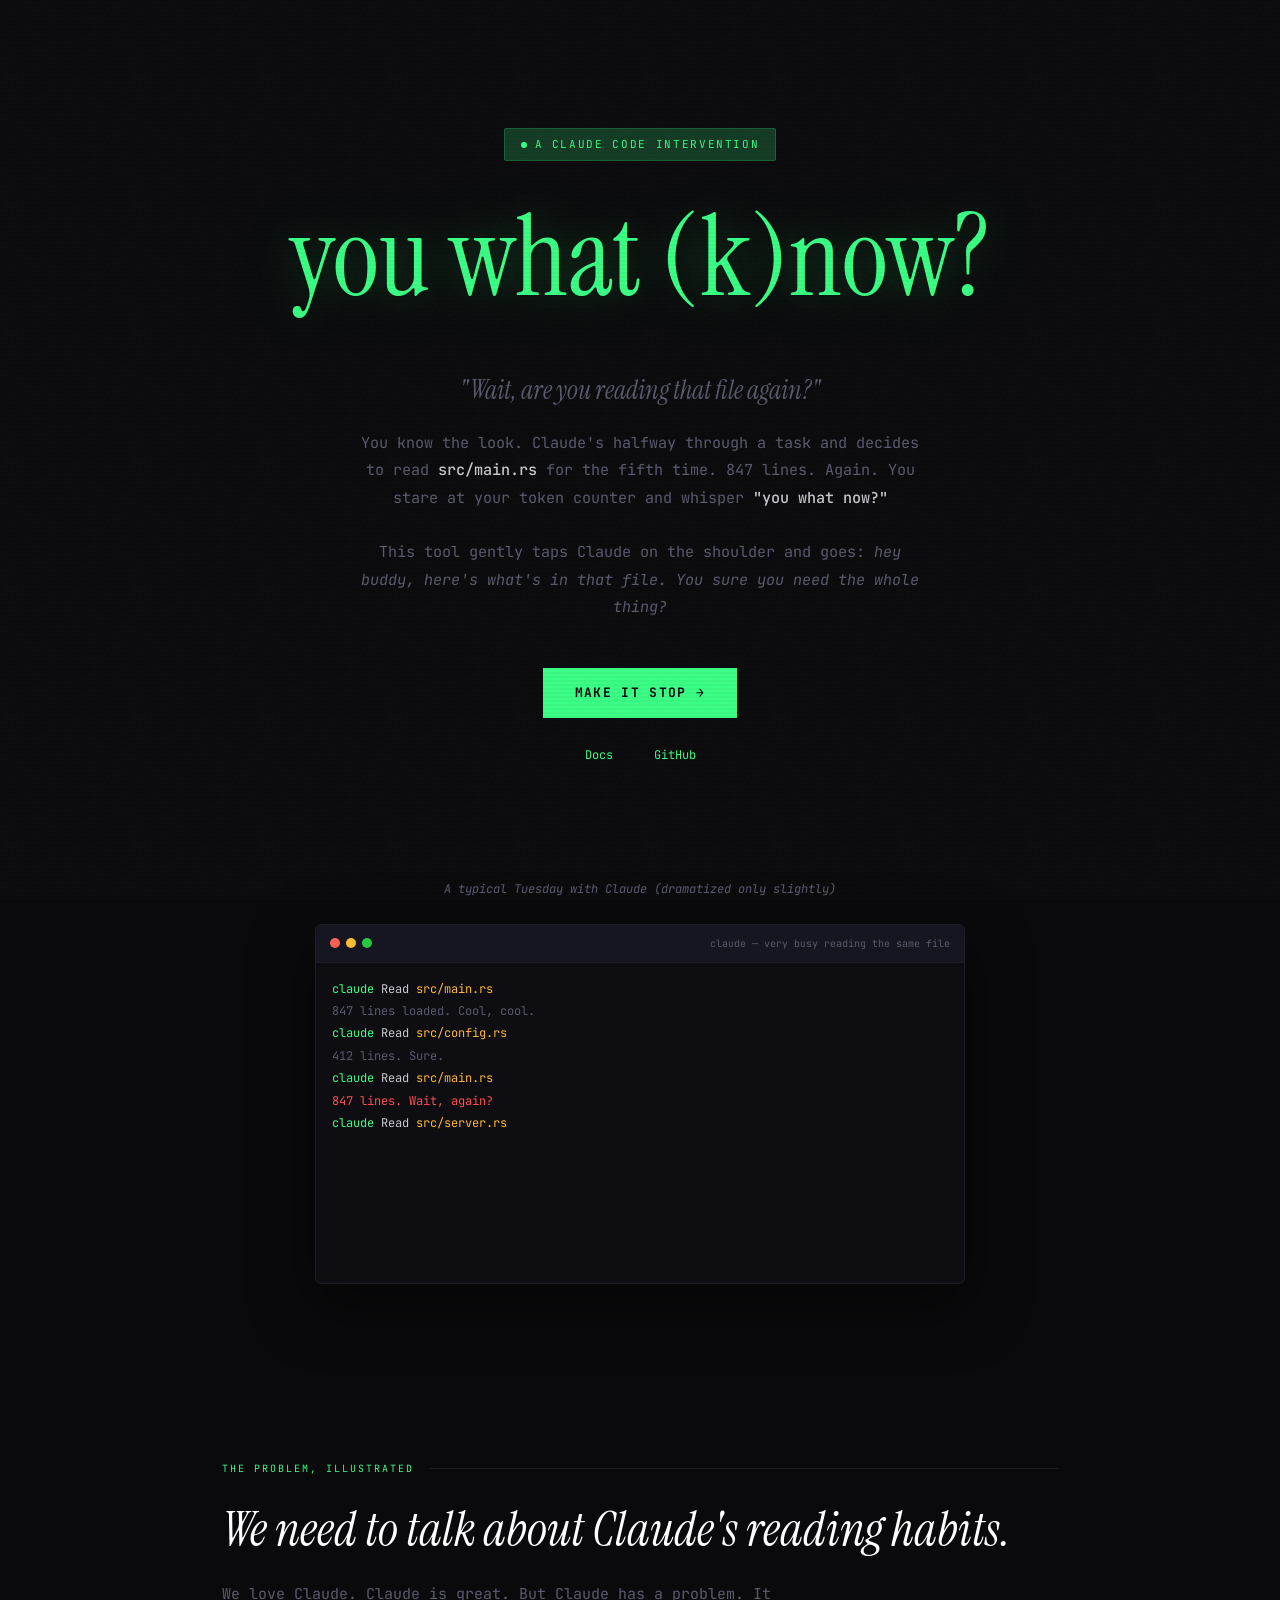
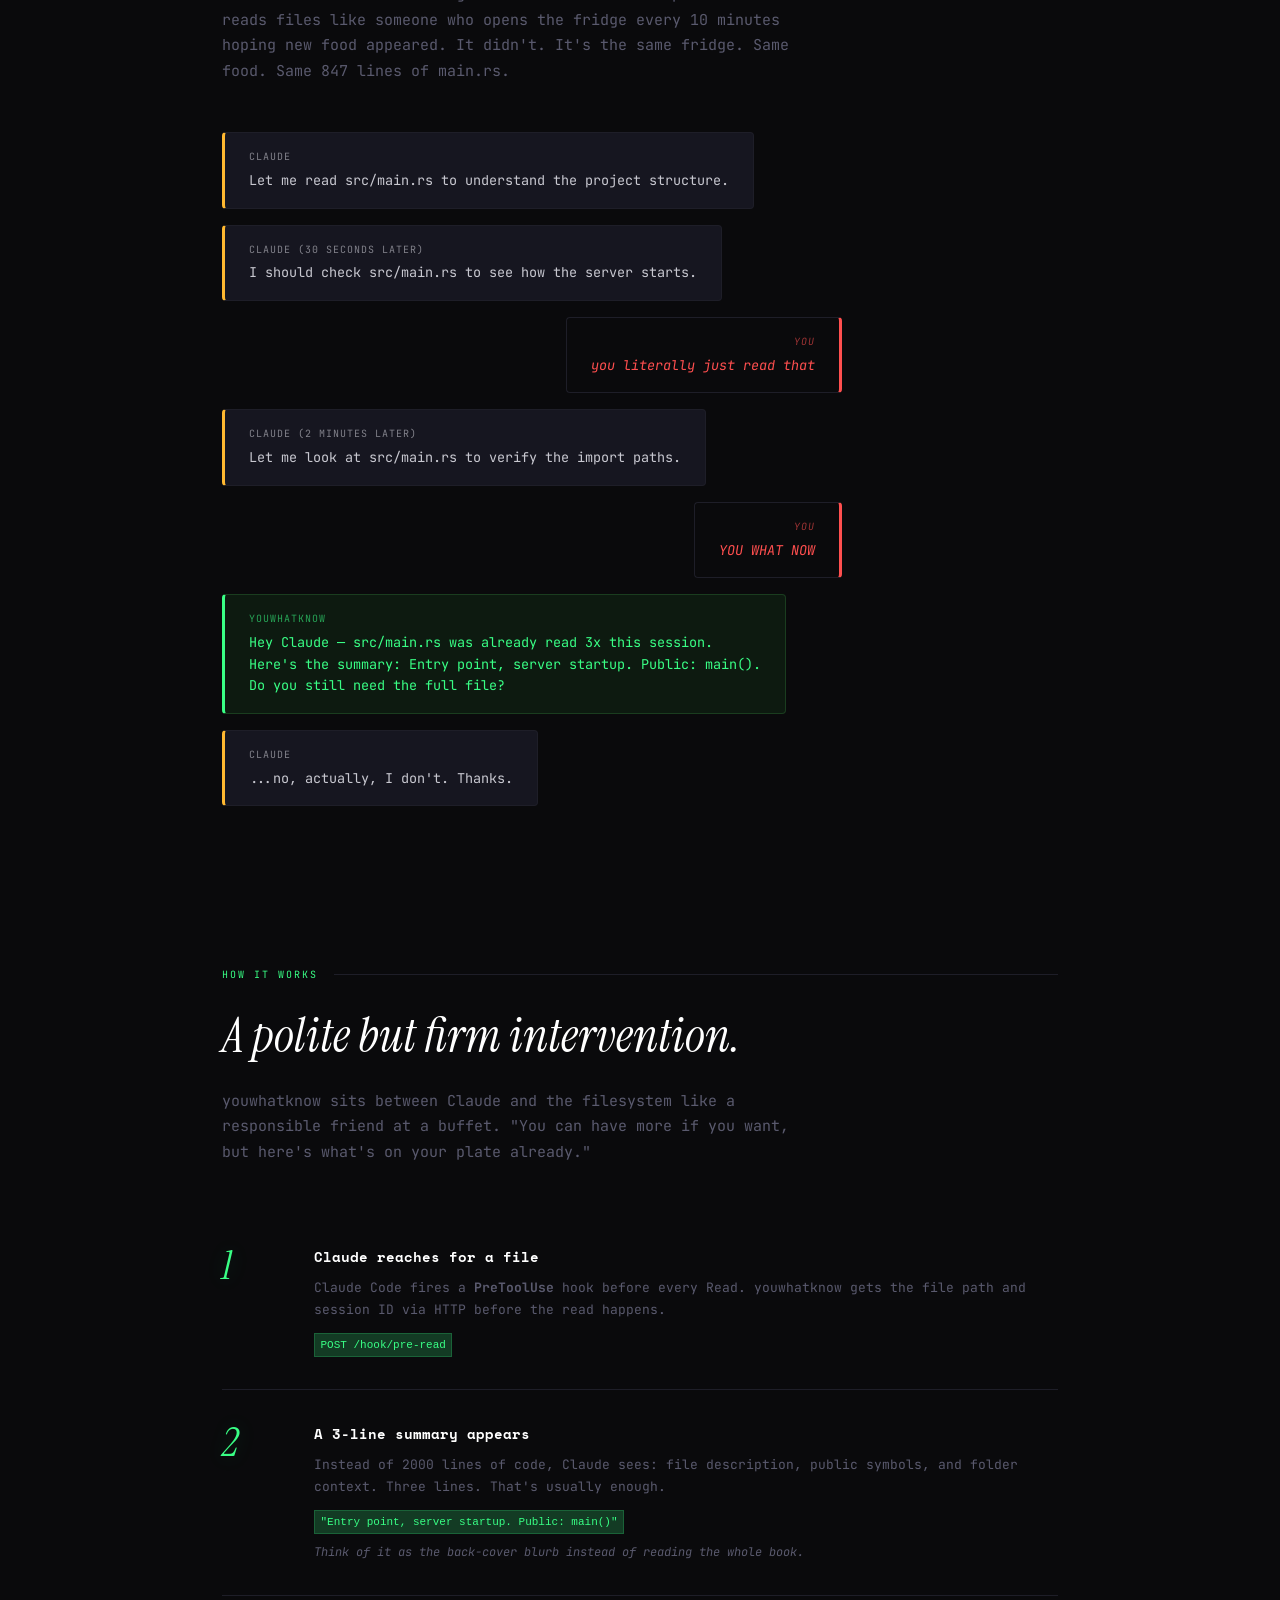
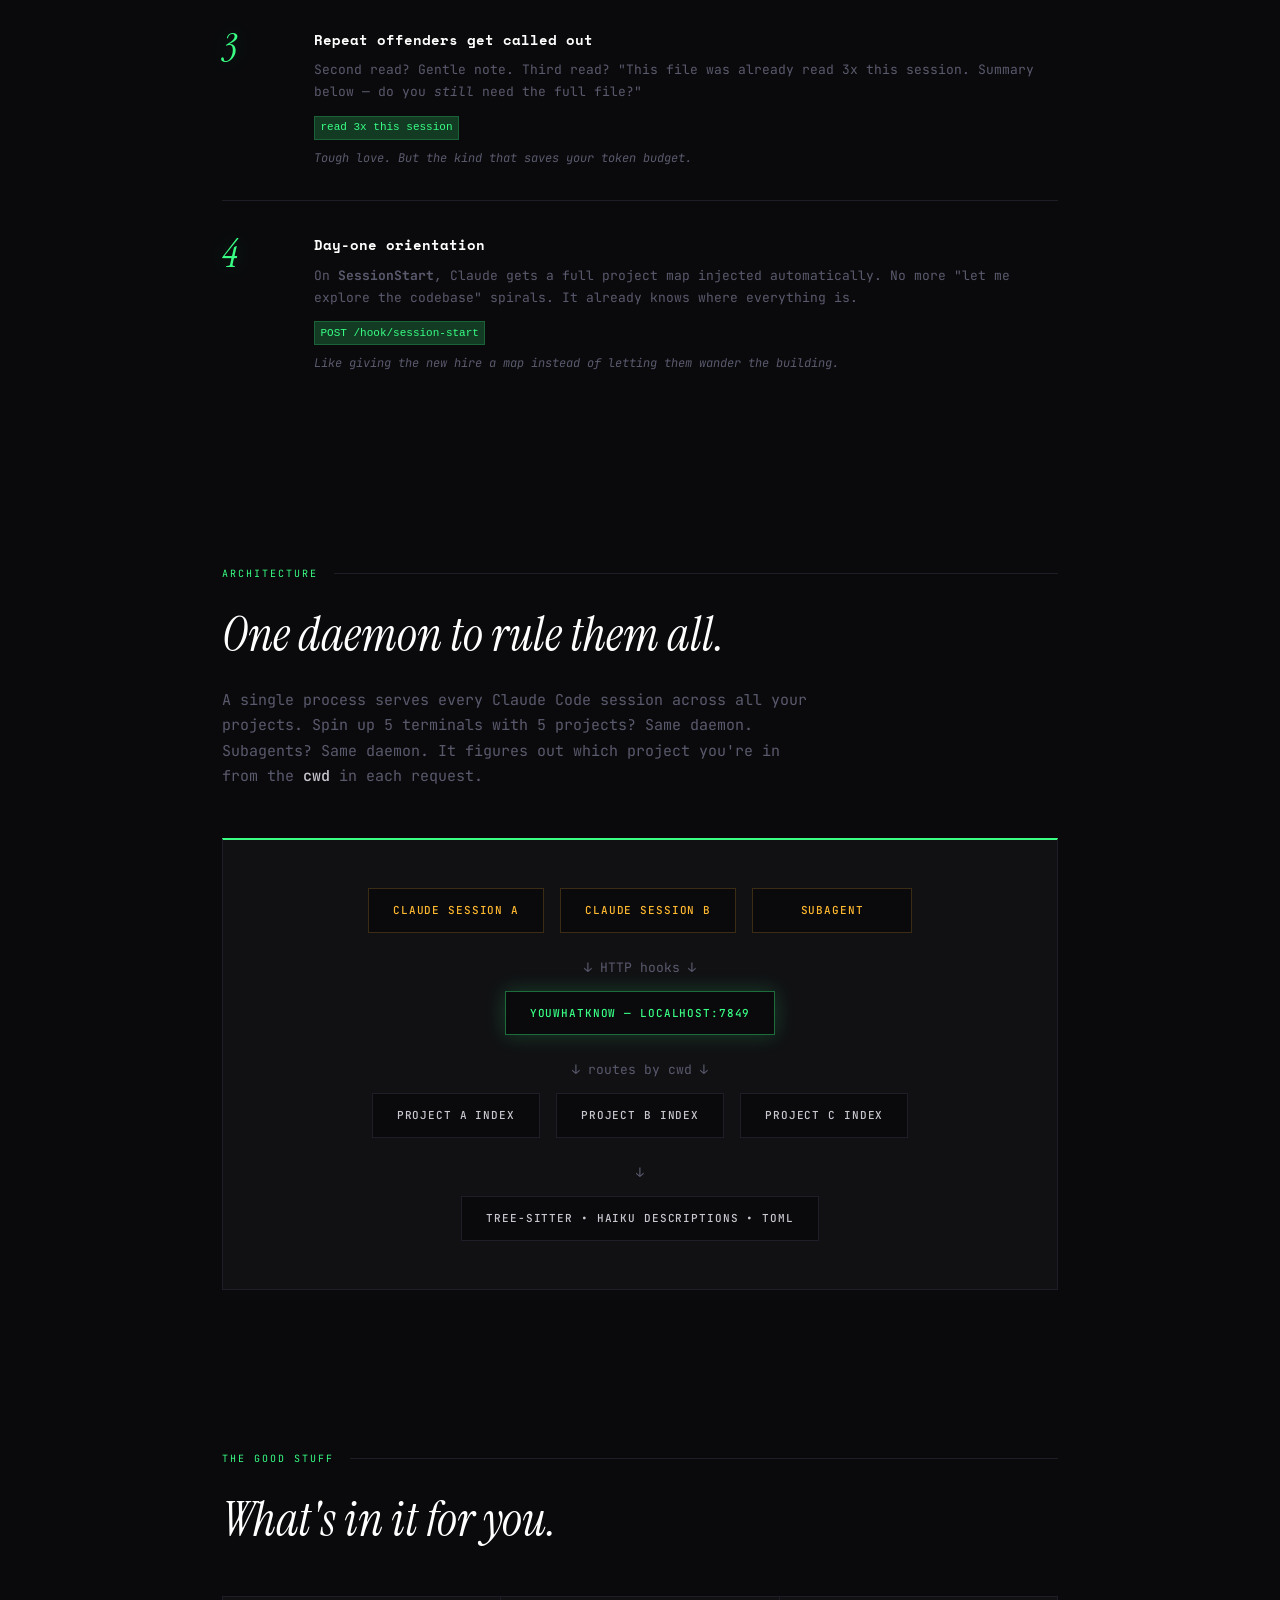
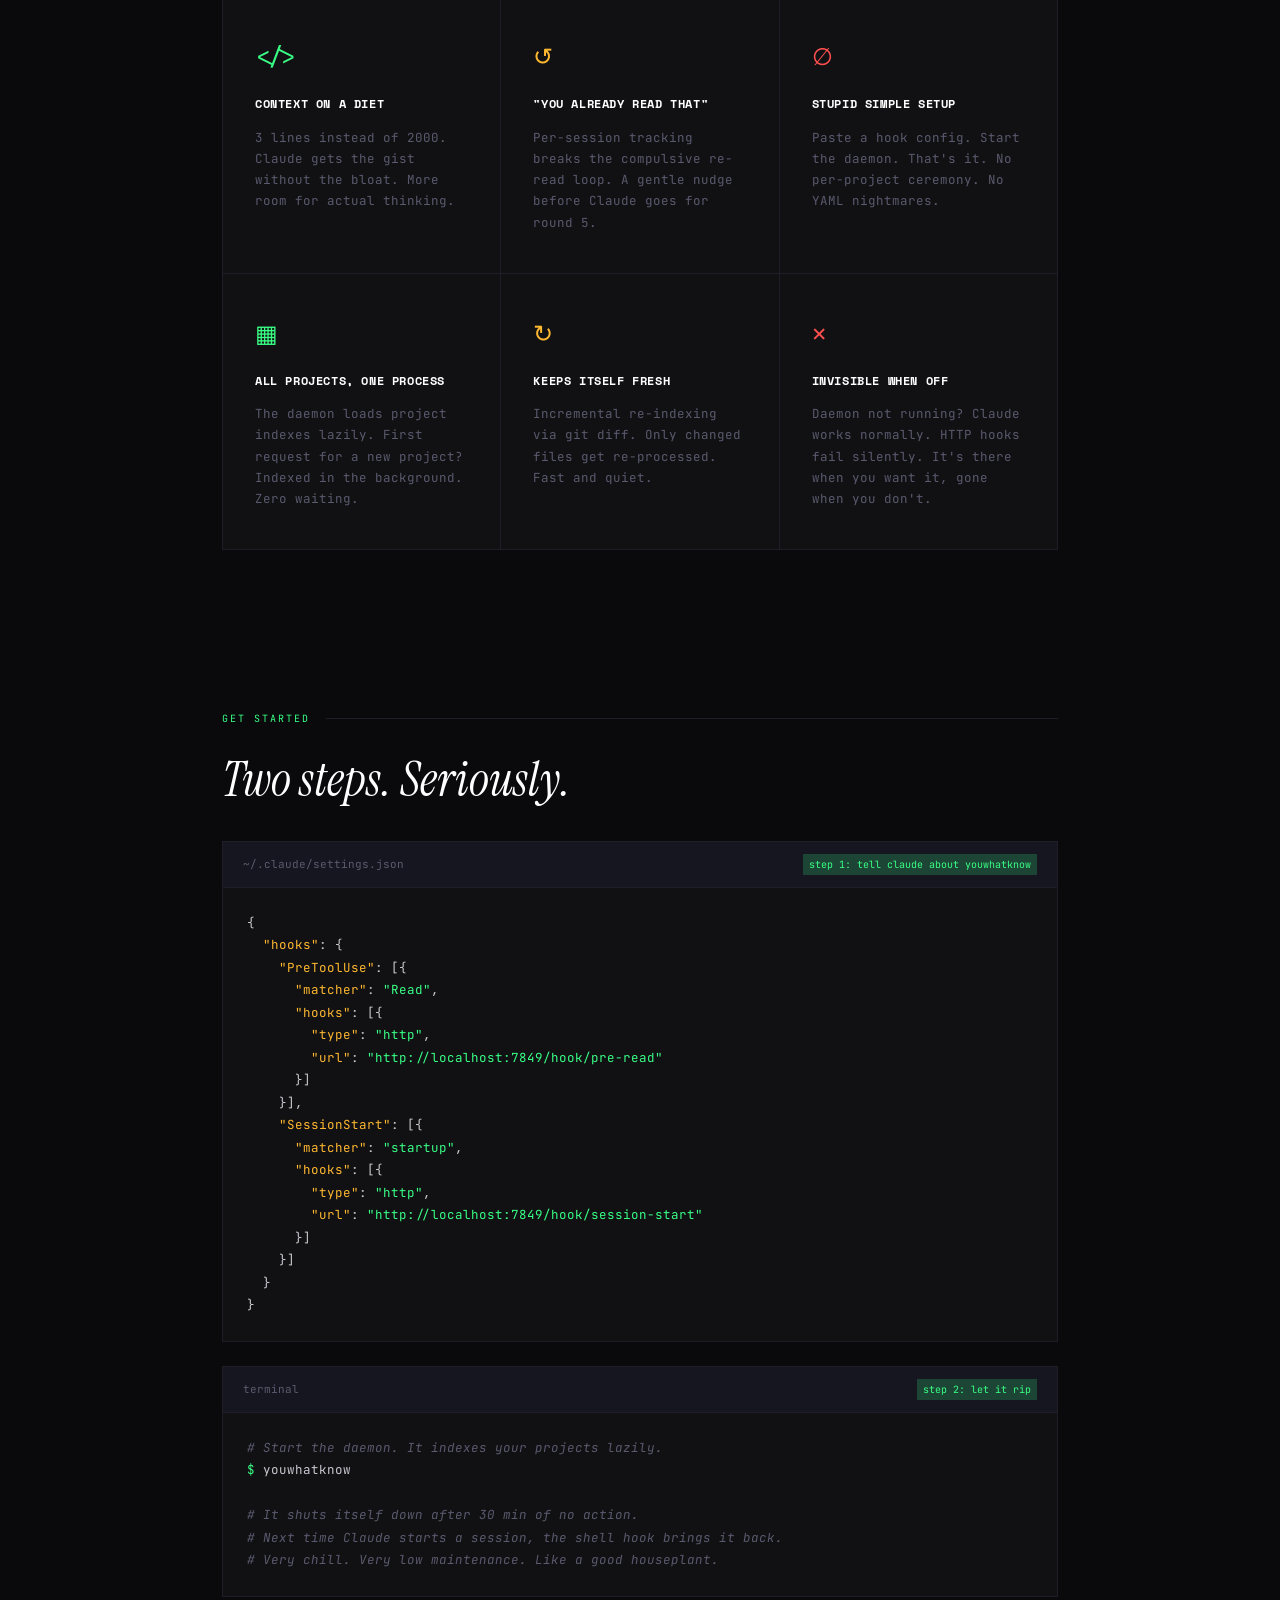
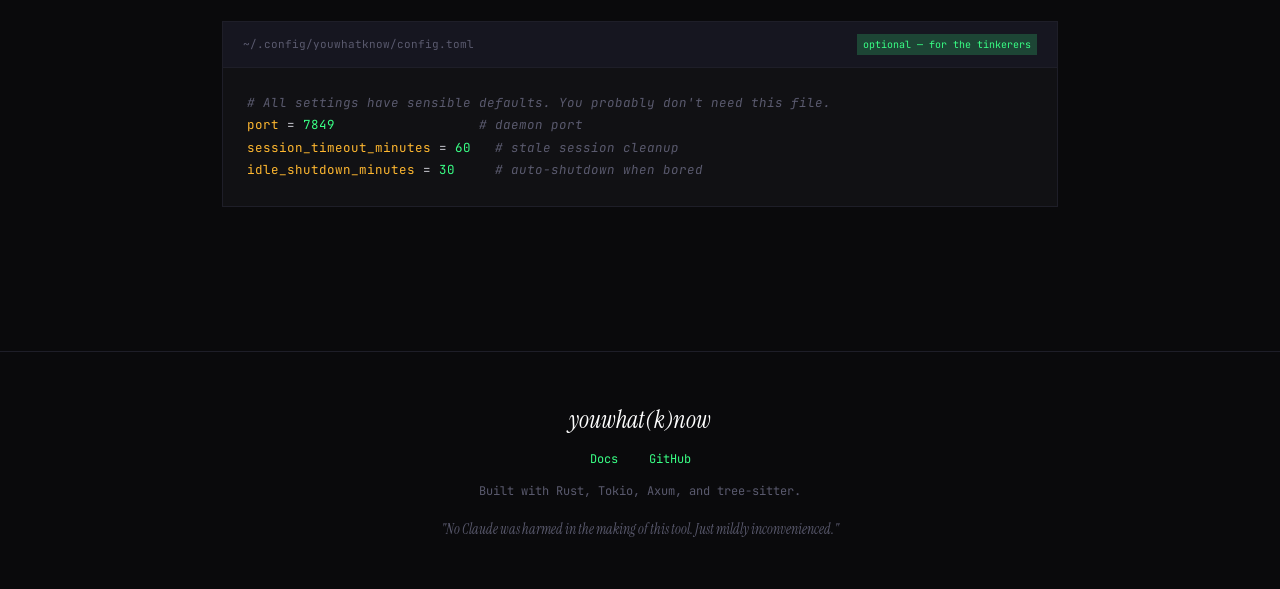
==== commit db5ffeb2: "fix: move superpowers to .claude, move website to docs" ====
--- a/docs/index.html
+++ b/docs/index.html
@@ -539,7 +539,7 @@
 <section class="hero">
     <div class="container">
         <div class="hero-badge"><span class="hero-badge-dot"></span> A Claude Code intervention</div>
-        <h1><em>you what know</em></h1>
+        <h1><em>you what (k)now?</em></h1>
         <p class="hero-tagline">"Wait, are you reading that file again?"</p>
         <p class="hero-sub">
             You know the look. Claude's halfway through a task and decides to read <strong>src/main.rs</strong> for the fifth time.
@@ -548,6 +548,10 @@
             This tool gently taps Claude on the shoulder and goes: <em>hey buddy, here's what's in that file. You sure you need the whole thing?</em>
         </p>
         <a href="#setup" class="hero-cta">Make it stop &#8594;</a>
+        <div style="margin-top: 1.5rem; animation: fadeSlideUp 0.8s ease 0.4s both;">
+            <a href="docs.html" style="font-size: 12px; margin-right: 2rem;">Docs</a>
+            <a href="https://github.com/wavefunk/youwhatknow" style="font-size: 12px;">GitHub</a>
+        </div>
     </div>
 </section>
 
@@ -802,7 +806,11 @@
 
 <footer>
     <div class="container">
-        <div class="footer-logo">youwhatknow</div>
+        <div class="footer-logo">youwhat(k)now</div>
+        <p style="margin-bottom: 0.75rem;">
+            <a href="docs.html" style="font-size: 12px; margin-right: 1.5rem;">Docs</a>
+            <a href="https://github.com/wavefunk/youwhatknow" style="font-size: 12px;">GitHub</a>
+        </p>
         <p>Built with Rust, Tokio, Axum, and tree-sitter.</p>
         <p class="footer-quip">"No Claude was harmed in the making of this tool. Just mildly inconvenienced."</p>
     </div>
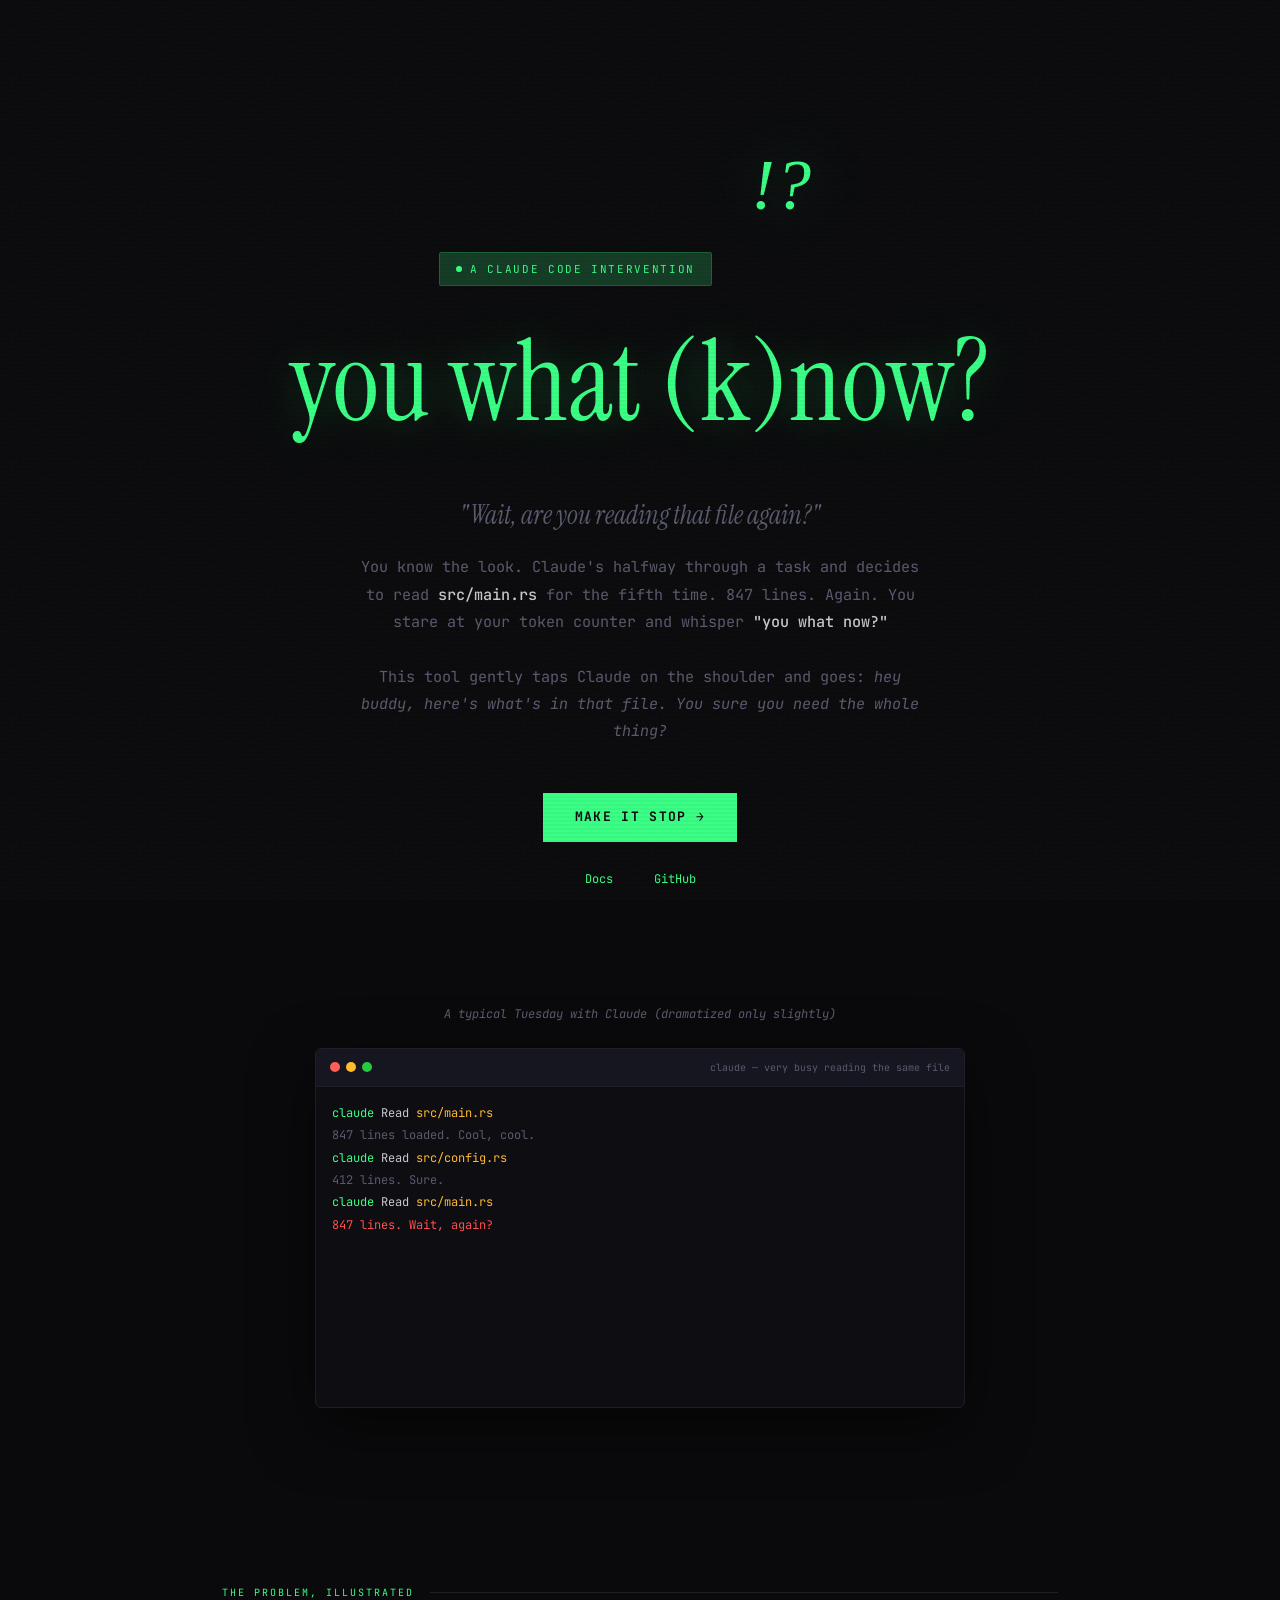
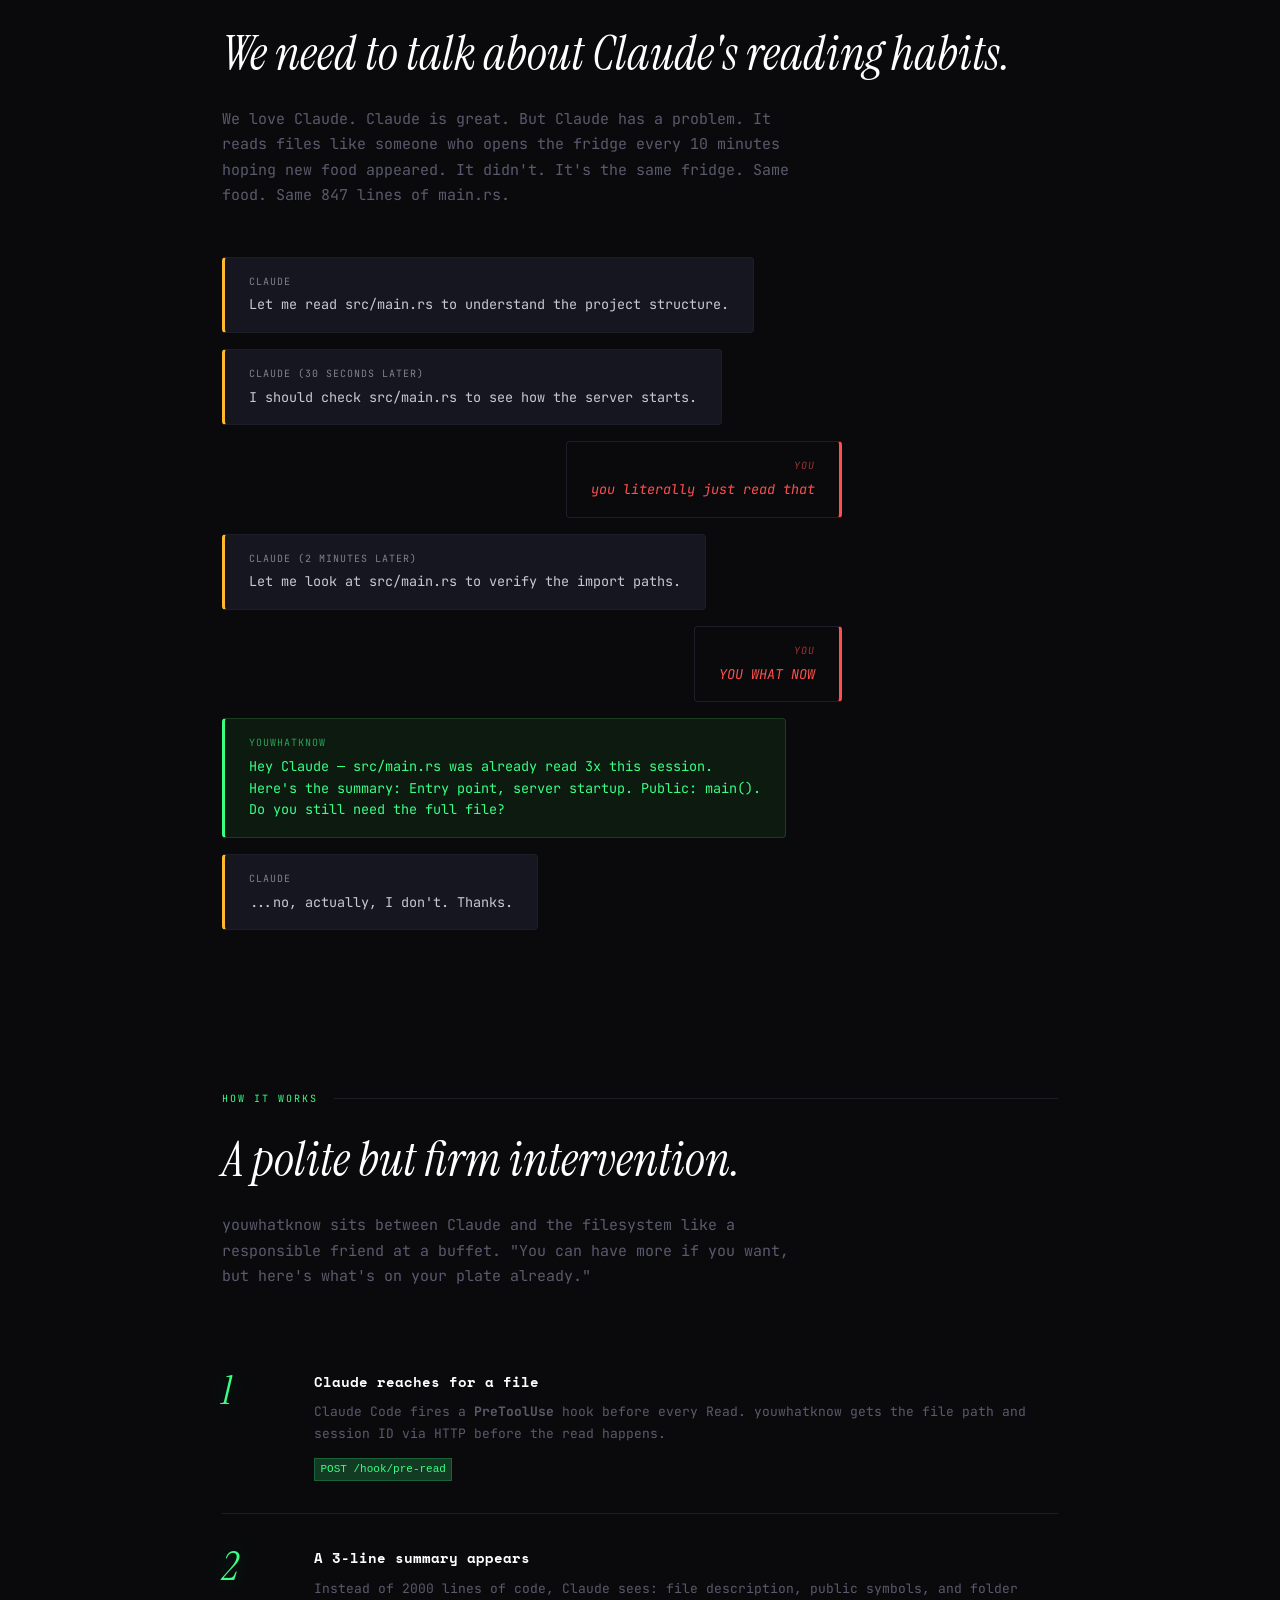
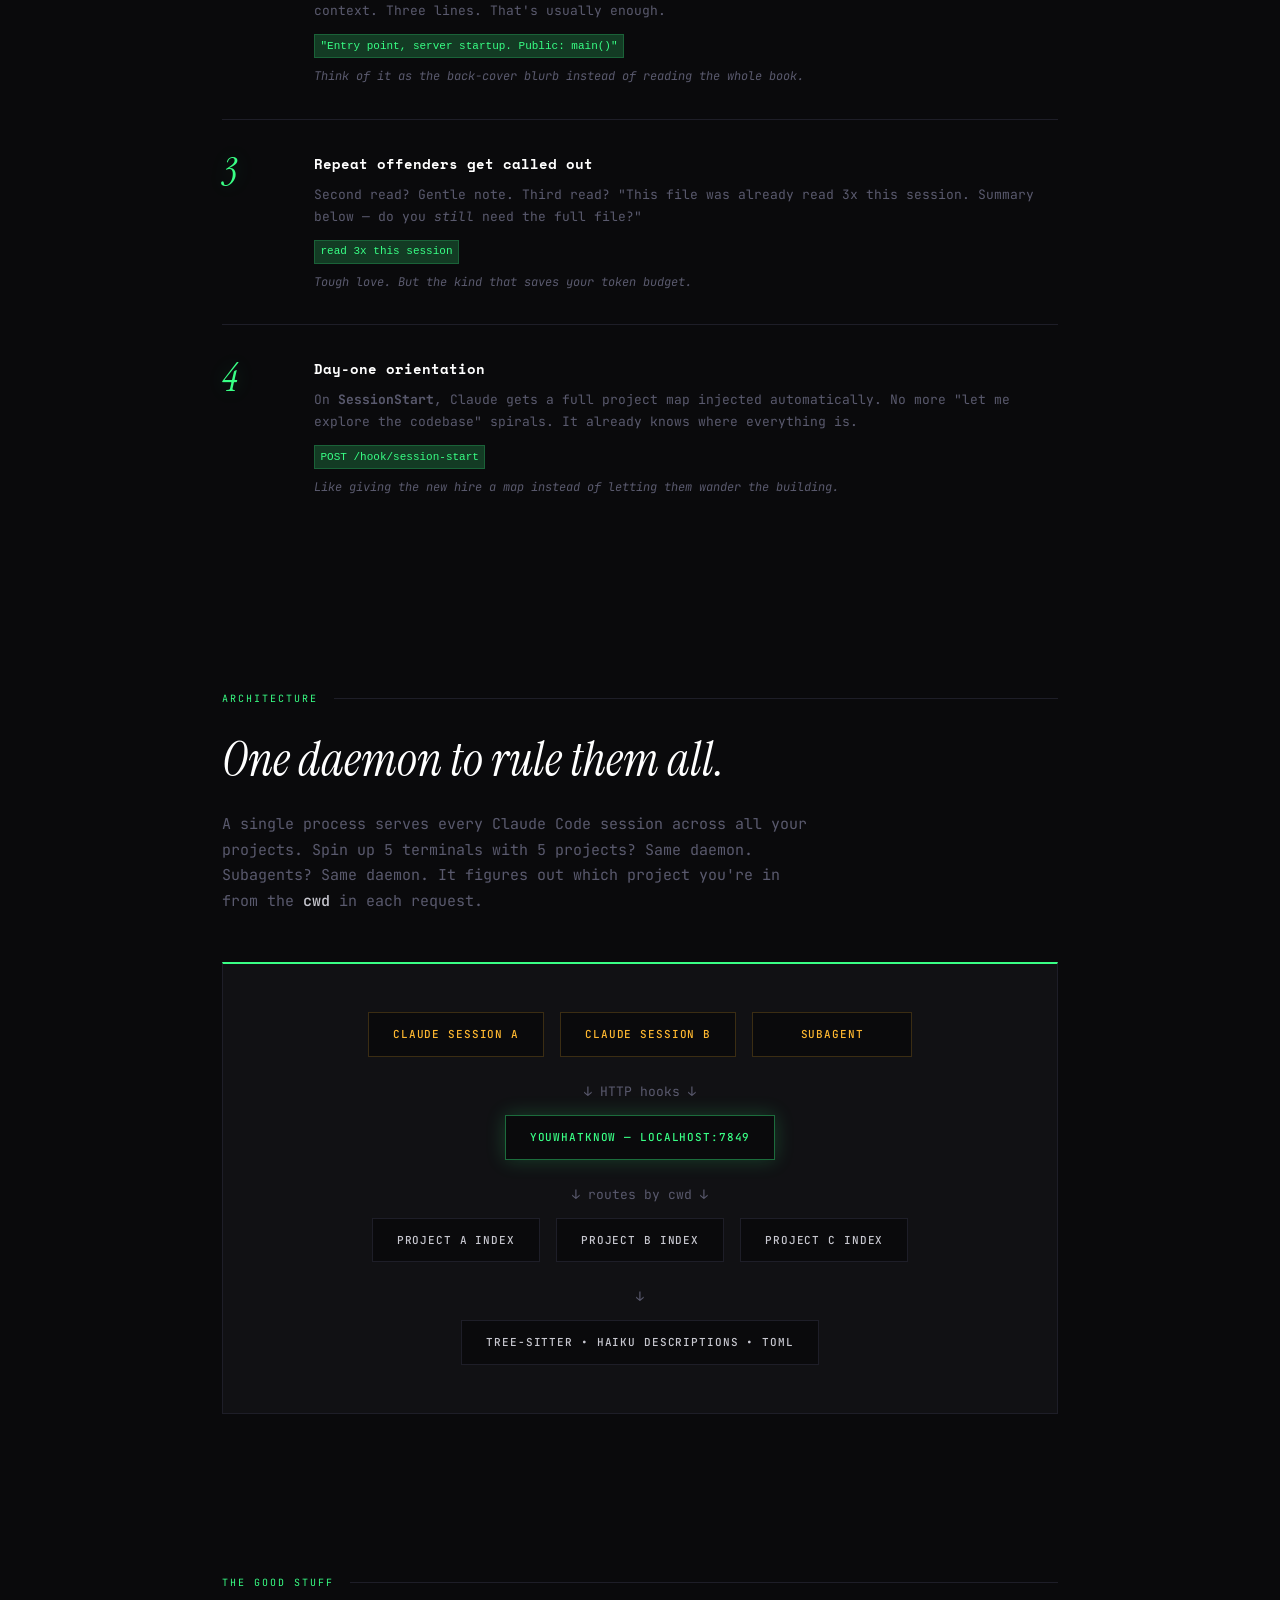
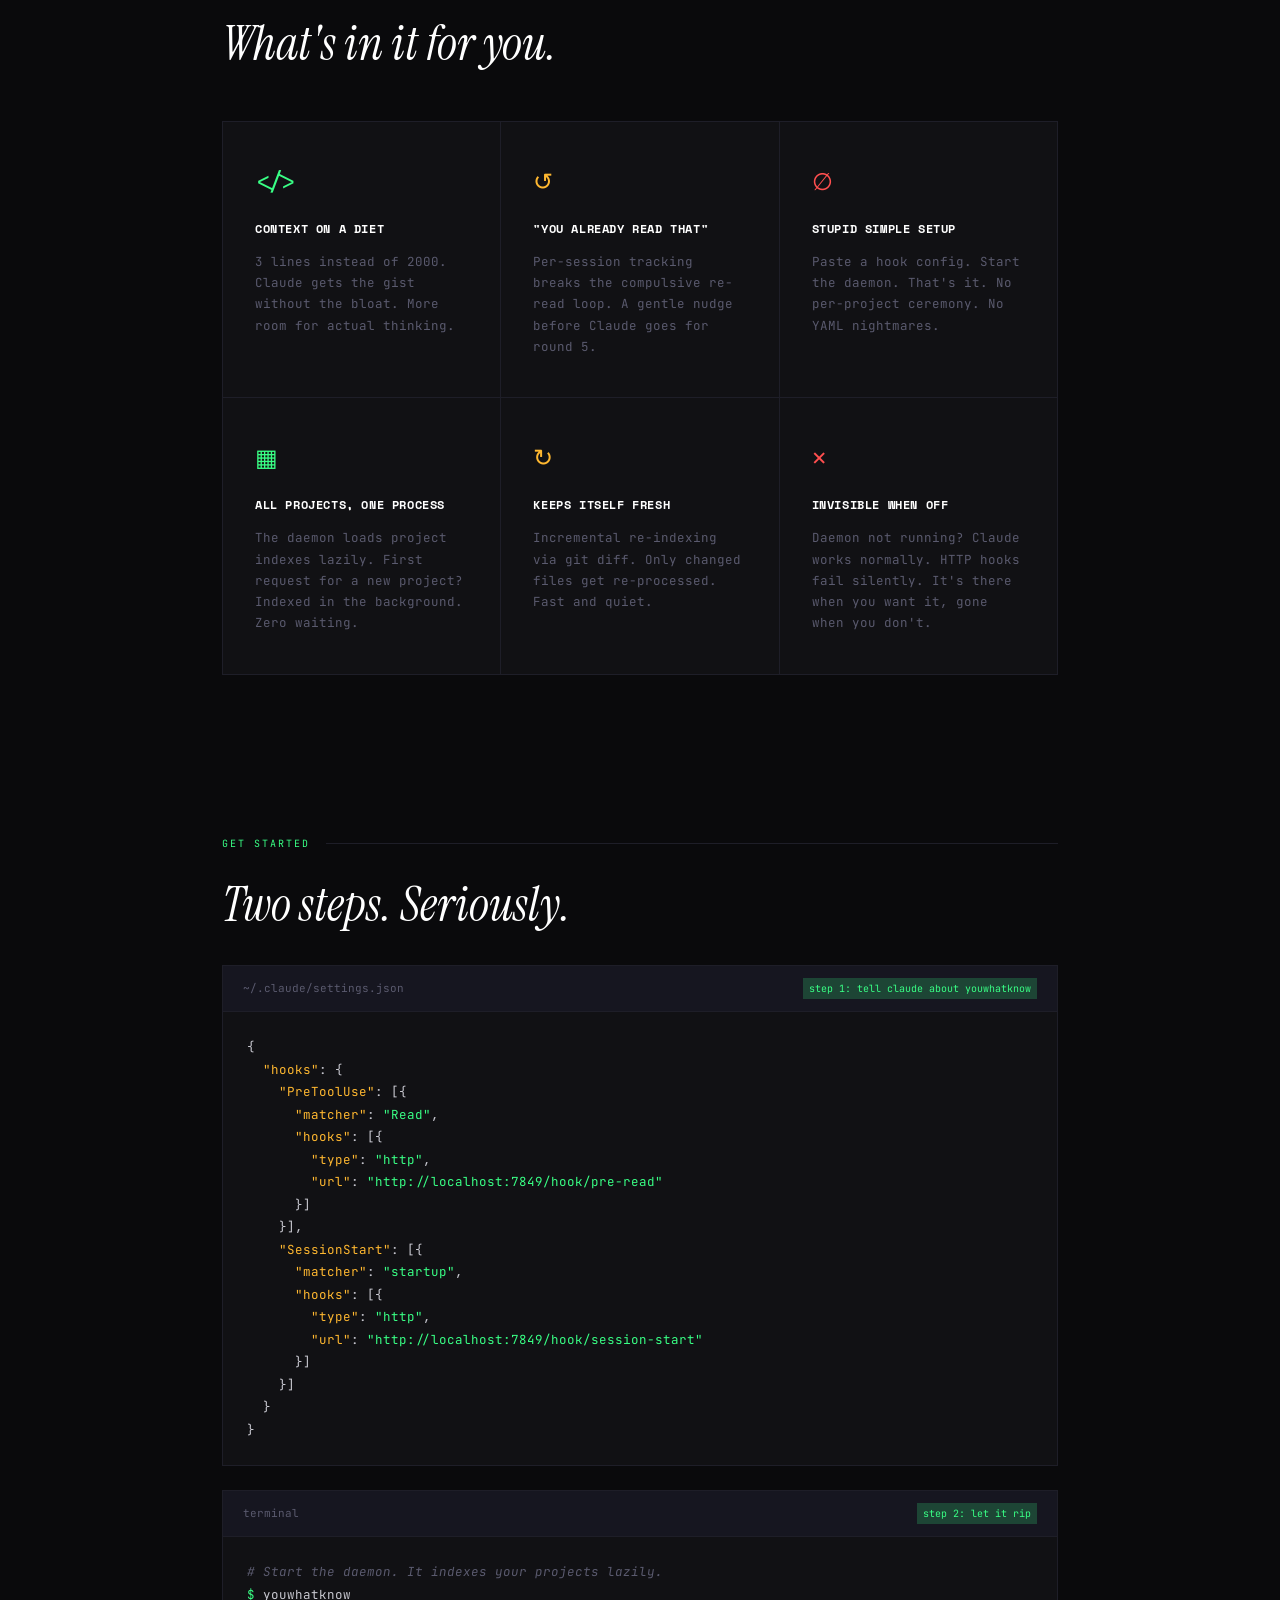
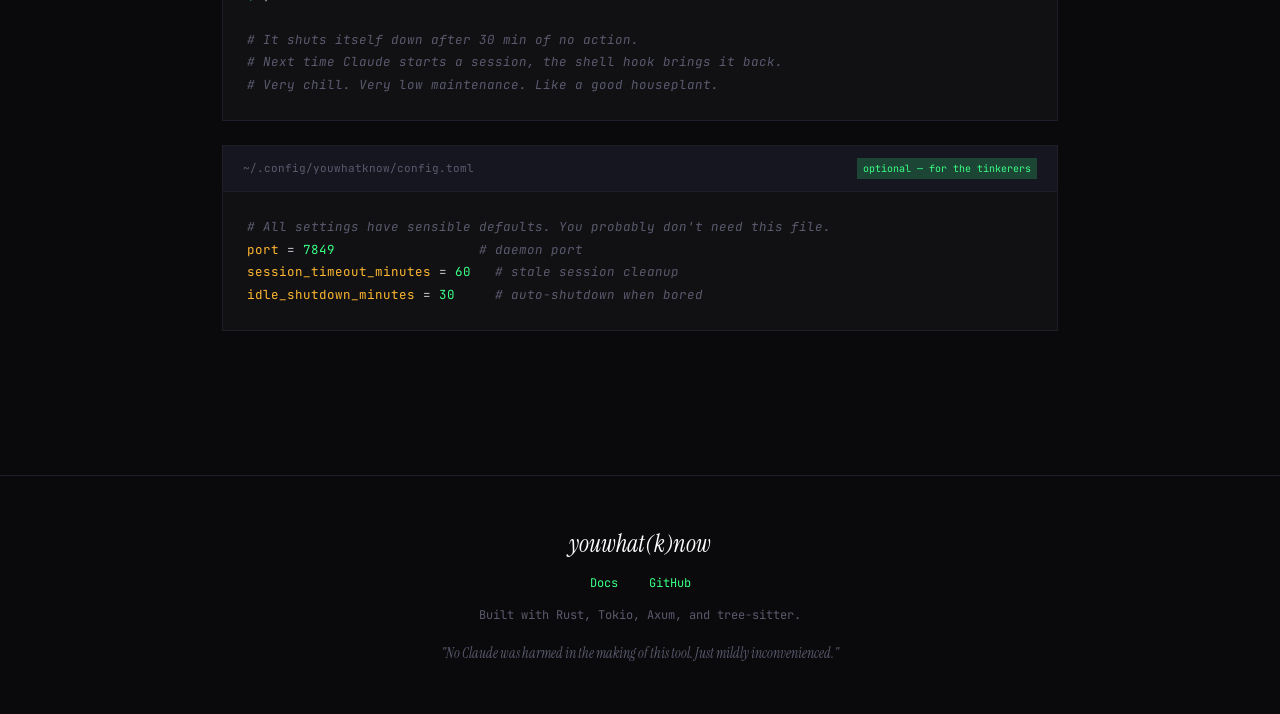
==== commit 9a40099e: "fix: add logo" ====
--- a/docs/index.html
+++ b/docs/index.html
@@ -539,6 +539,7 @@
 <section class="hero">
     <div class="container">
         <div class="hero-badge"><span class="hero-badge-dot"></span> A Claude Code intervention</div>
+        <img src="logo.svg" alt="!?" width="120" height="120" style="margin-bottom: 1.5rem; animation: fadeSlideUp 0.8s ease 0.05s both; filter: drop-shadow(0 0 30px rgba(57, 255, 133, 0.3));">
         <h1><em>you what (k)now?</em></h1>
         <p class="hero-tagline">"Wait, are you reading that file again?"</p>
         <p class="hero-sub">
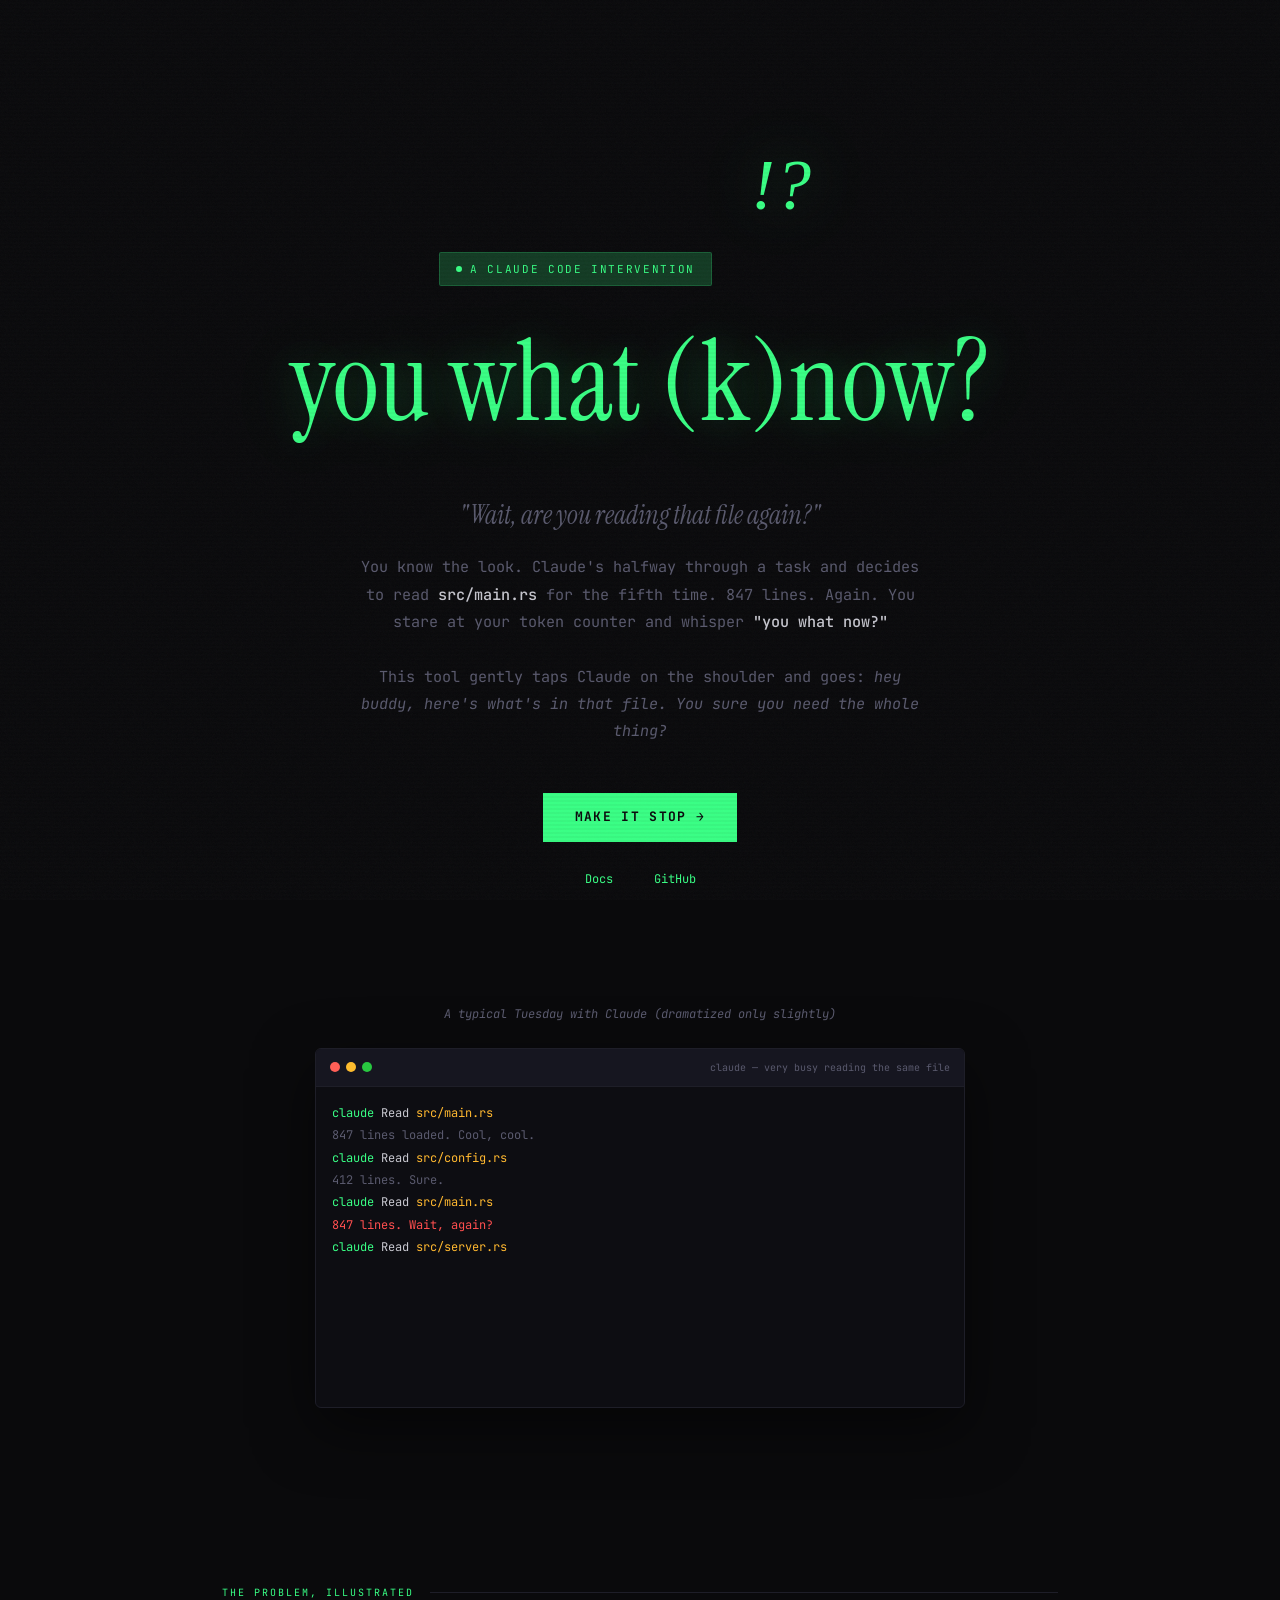
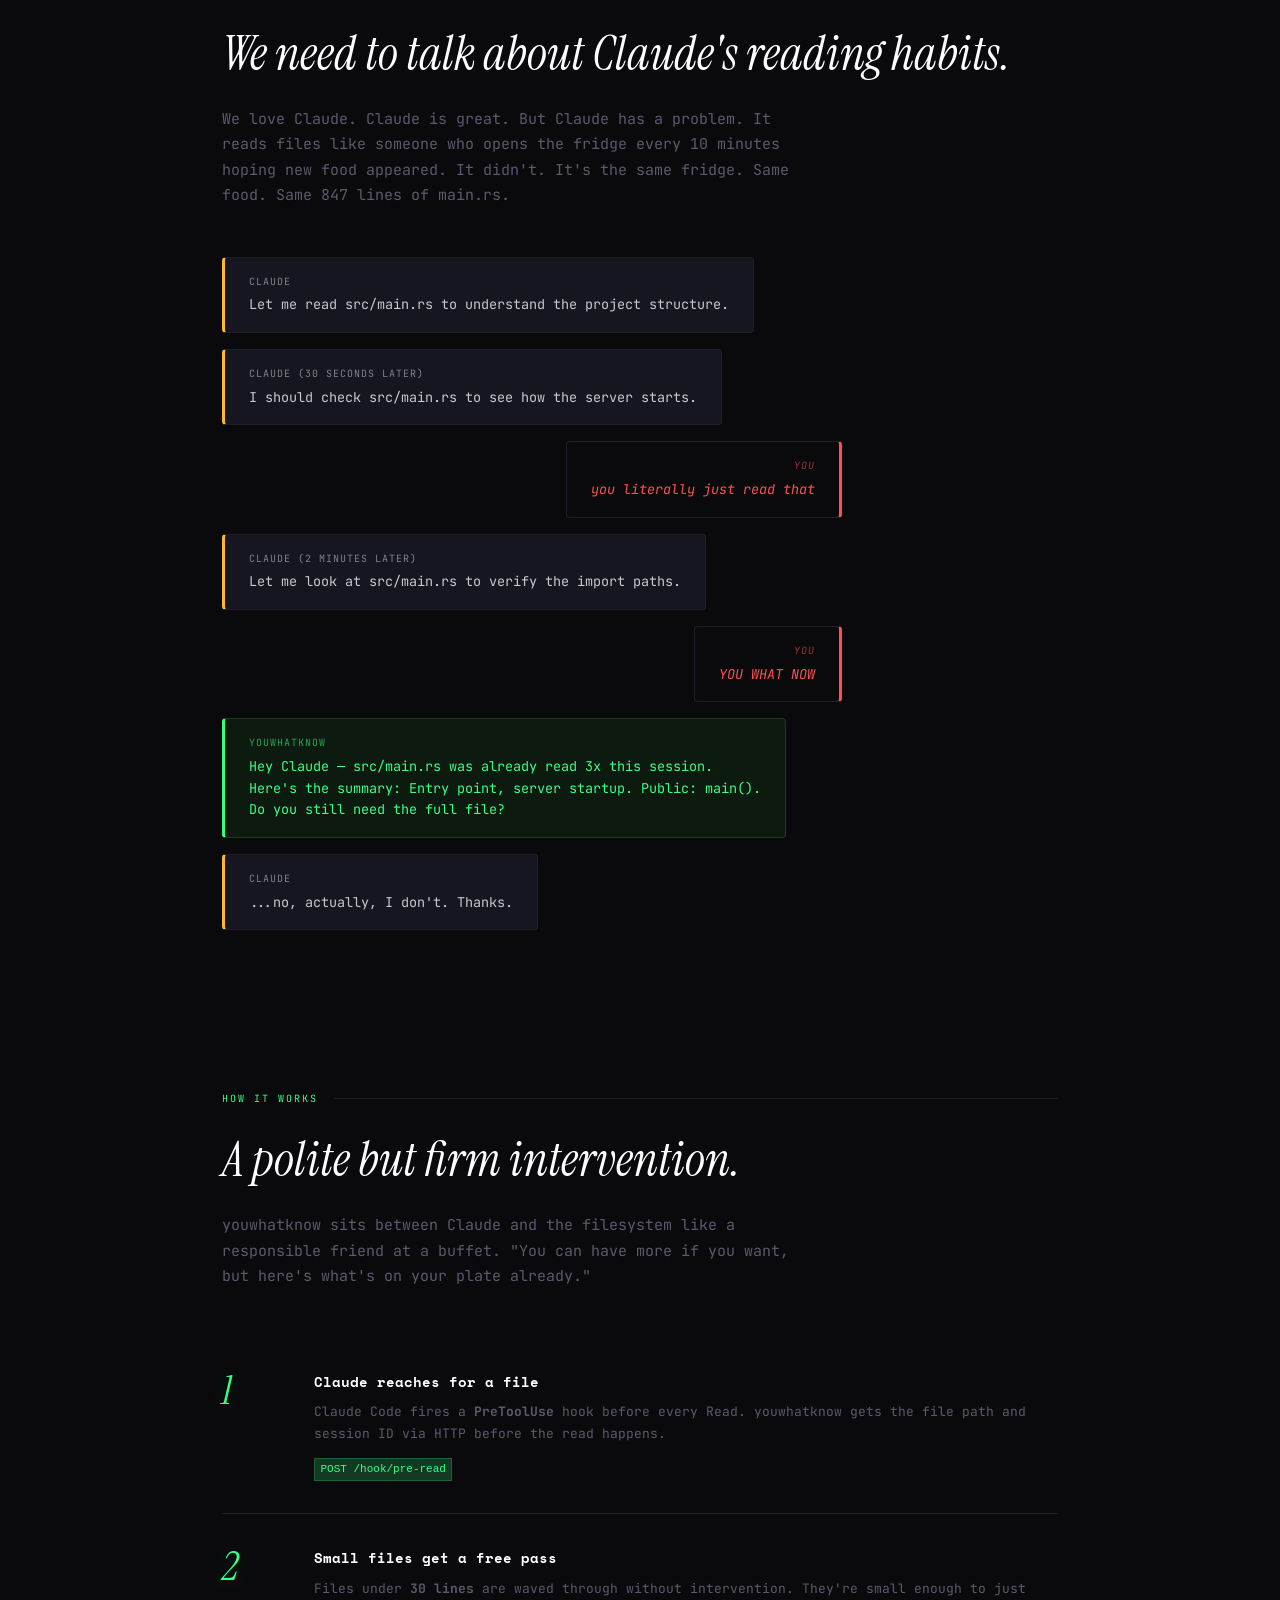
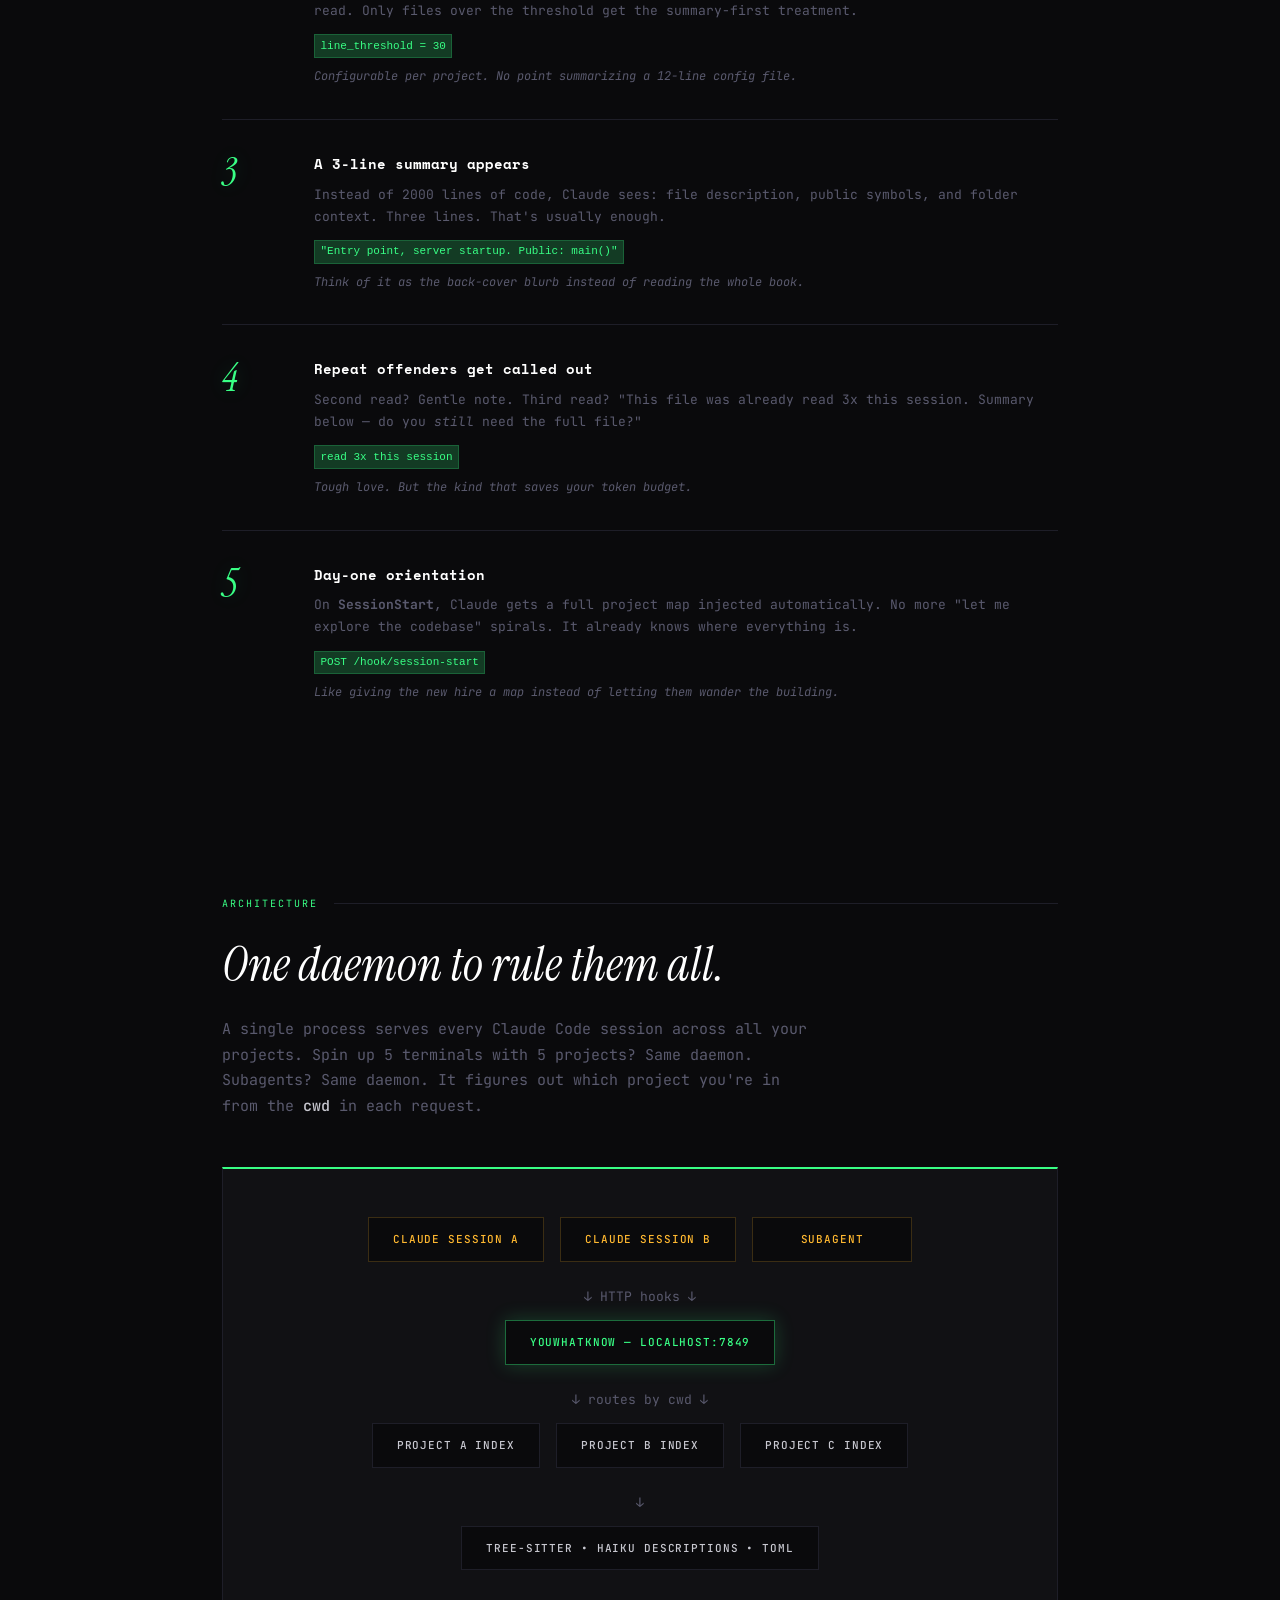
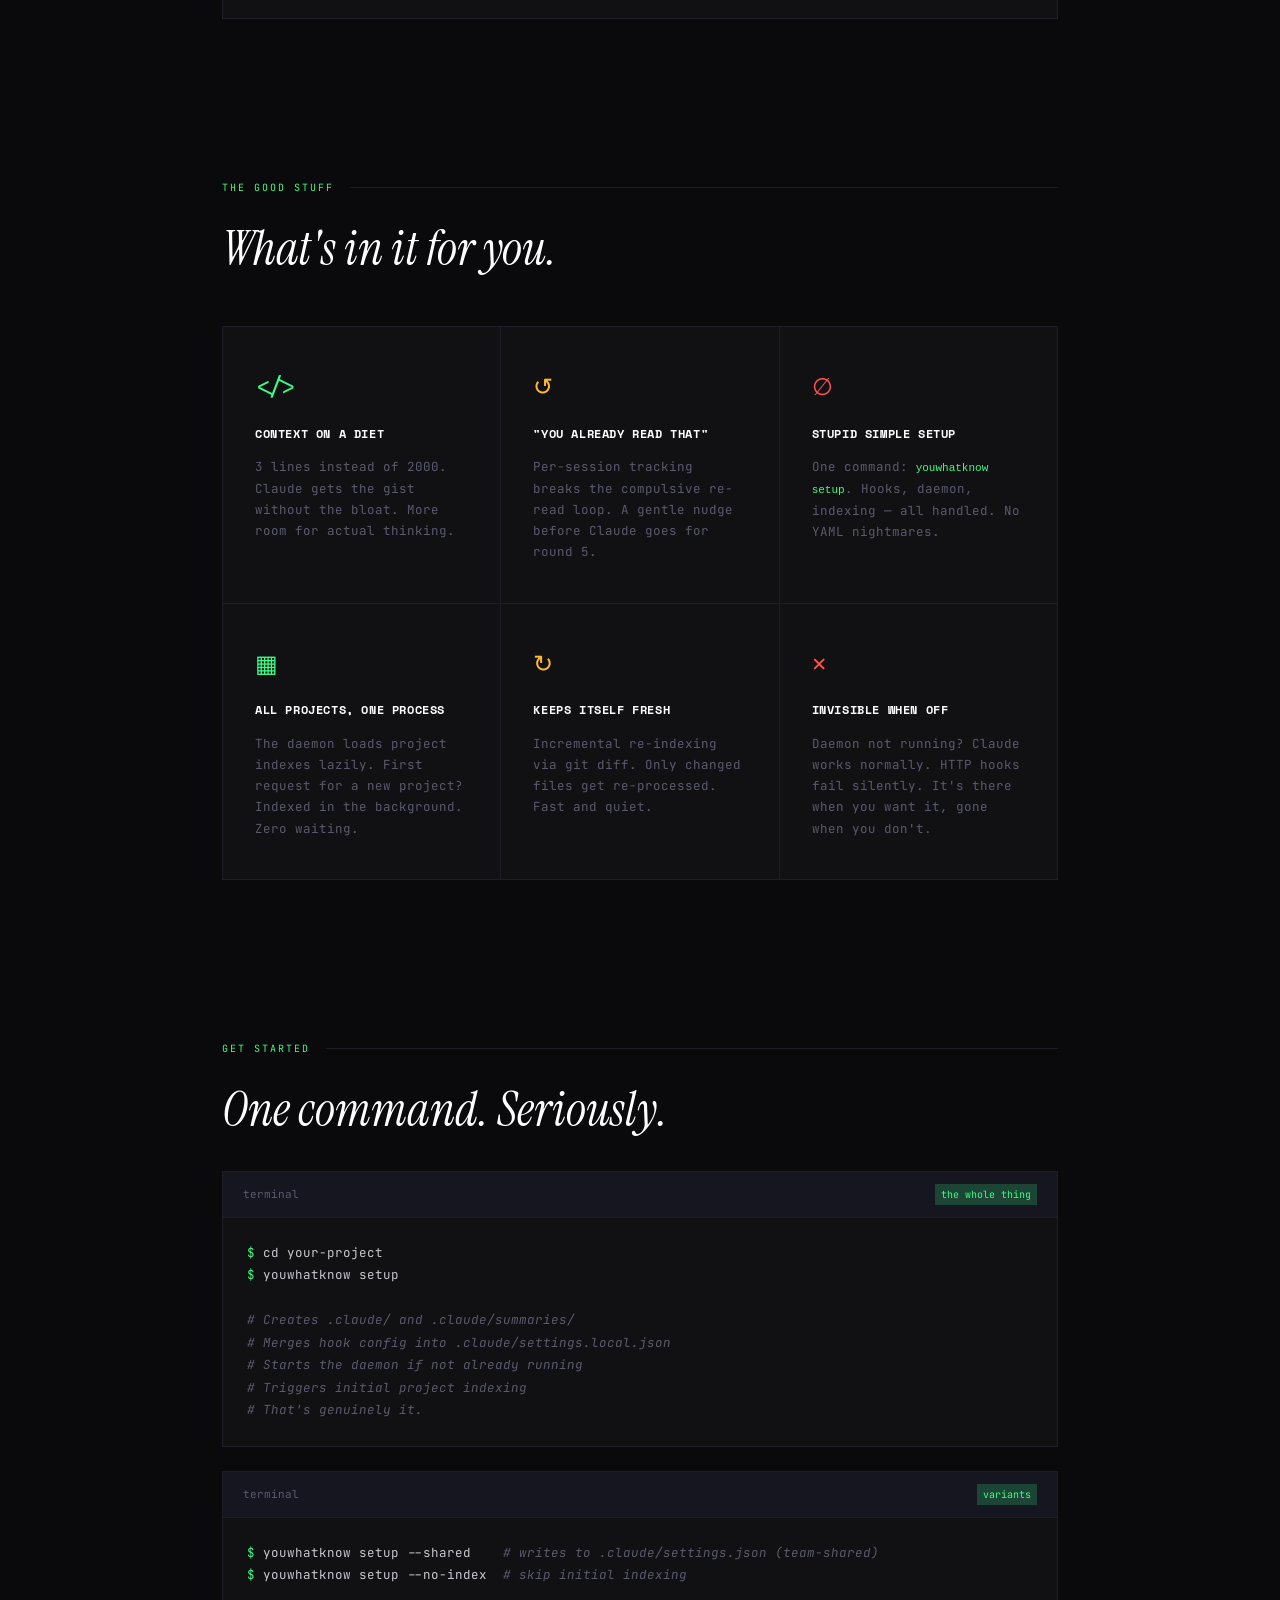
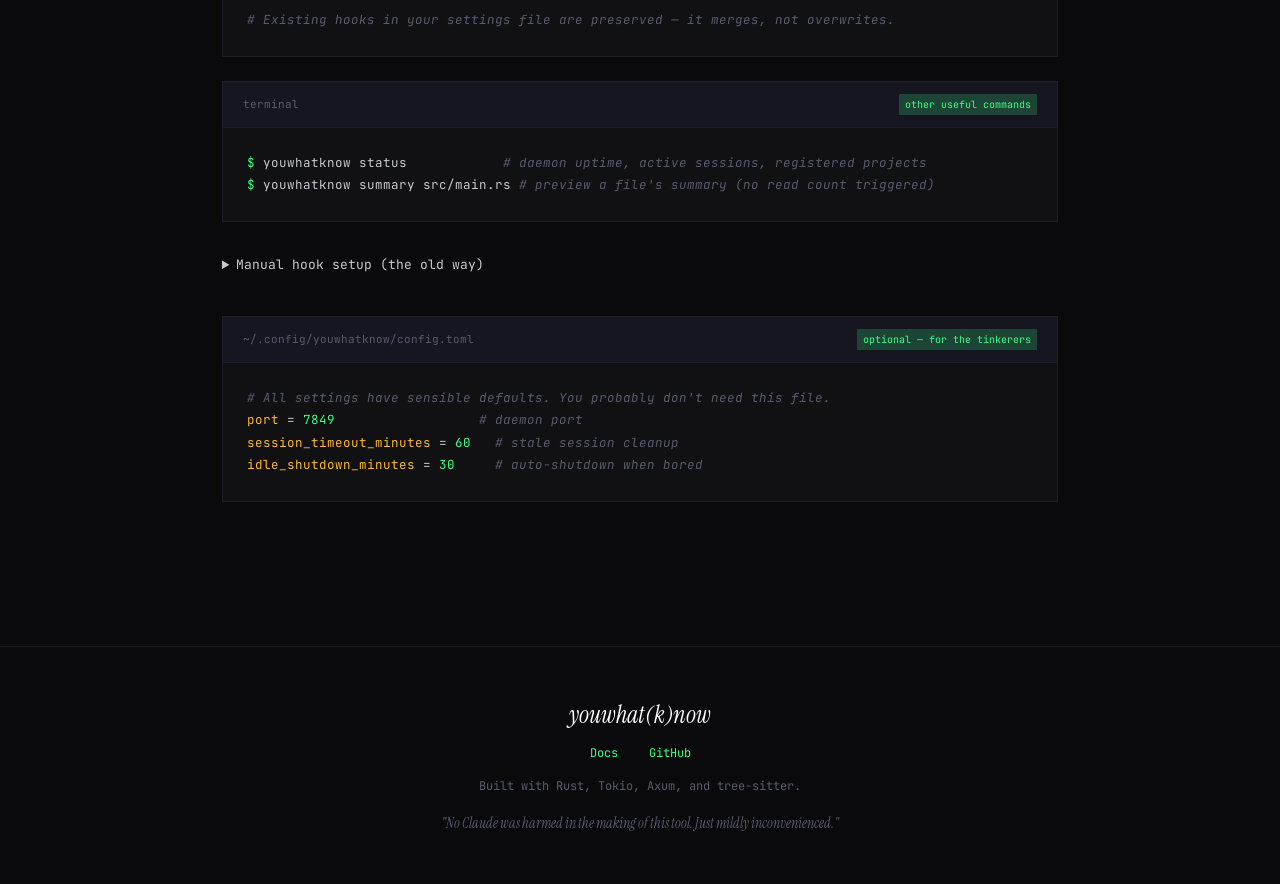
==== commit 51f7ec88: "docs(site): update index.html with setup command, line-count gating - Setup section now shows `youwh" ====
--- a/docs/index.html
+++ b/docs/index.html
@@ -641,6 +641,16 @@
             <div class="flow-step">
                 <div class="flow-num">2</div>
                 <div>
+                    <h3>Small files get a free pass</h3>
+                    <p>Files under <strong>30 lines</strong> are waved through without intervention. They're small enough to just read.
+                    Only files over the threshold get the summary-first treatment.</p>
+                    <code>line_threshold = 30</code>
+                    <div class="flow-aside">Configurable per project. No point summarizing a 12-line config file.</div>
+                </div>
+            </div>
+            <div class="flow-step">
+                <div class="flow-num">3</div>
+                <div>
                     <h3>A 3-line summary appears</h3>
                     <p>Instead of 2000 lines of code, Claude sees: file description, public symbols,
                     and folder context. Three lines. That's usually enough.</p>
@@ -649,7 +659,7 @@
                 </div>
             </div>
             <div class="flow-step">
-                <div class="flow-num">3</div>
+                <div class="flow-num">4</div>
                 <div>
                     <h3>Repeat offenders get called out</h3>
                     <p>Second read? Gentle note. Third read? "This file was already read 3x this session.
@@ -659,7 +669,7 @@
                 </div>
             </div>
             <div class="flow-step">
-                <div class="flow-num">4</div>
+                <div class="flow-num">5</div>
                 <div>
                     <h3>Day-one orientation</h3>
                     <p>On <strong>SessionStart</strong>, Claude gets a full project map injected automatically.
@@ -727,7 +737,7 @@
             <div class="benefit">
                 <span class="benefit-icon" style="color: var(--red);">&#8709;</span>
                 <h3>Stupid simple setup</h3>
-                <p>Paste a hook config. Start the daemon. That's it. No per-project ceremony. No YAML nightmares.</p>
+                <p>One command: <code style="color: var(--glow); font-size: 11px;">youwhatknow setup</code>. Hooks, daemon, indexing &#8212; all handled. No YAML nightmares.</p>
             </div>
             <div class="benefit">
                 <span class="benefit-icon" style="color: var(--glow);">&#9638;</span>
@@ -752,14 +762,51 @@
 <section class="reveal" id="setup">
     <div class="container">
         <div class="section-label">Get started</div>
-        <h2>Two steps. Seriously.</h2>
+        <h2>One command. Seriously.</h2>
 
         <div class="setup-block">
             <div class="setup-header">
-                <span>~/.claude/settings.json</span>
-                <span class="setup-tag">step 1: tell claude about youwhatknow</span>
-            </div>
-            <div class="setup-code">{
+                <span>terminal</span>
+                <span class="setup-tag">the whole thing</span>
+            </div>
+            <div class="setup-code"><span class="s">$</span> cd your-project
+<span class="s">$</span> youwhatknow setup
+
+<span class="c"># Creates .claude/ and .claude/summaries/</span>
+<span class="c"># Merges hook config into .claude/settings.local.json</span>
+<span class="c"># Starts the daemon if not already running</span>
+<span class="c"># Triggers initial project indexing</span>
+<span class="c"># That's genuinely it.</span></div>
+        </div>
+
+        <div class="setup-block" style="margin-top: 1.5rem;">
+            <div class="setup-header">
+                <span>terminal</span>
+                <span class="setup-tag">variants</span>
+            </div>
+            <div class="setup-code"><span class="s">$</span> youwhatknow setup --shared    <span class="c"># writes to .claude/settings.json (team-shared)</span>
+<span class="s">$</span> youwhatknow setup --no-index  <span class="c"># skip initial indexing</span>
+
+<span class="c"># Existing hooks in your settings file are preserved &#8212; it merges, not overwrites.</span></div>
+        </div>
+
+        <div class="setup-block" style="margin-top: 1.5rem;">
+            <div class="setup-header">
+                <span>terminal</span>
+                <span class="setup-tag">other useful commands</span>
+            </div>
+            <div class="setup-code"><span class="s">$</span> youwhatknow status            <span class="c"># daemon uptime, active sessions, registered projects</span>
+<span class="s">$</span> youwhatknow summary src/main.rs <span class="c"># preview a file's summary (no read count triggered)</span></div>
+        </div>
+
+        <details style="margin-top: 2rem; color: var(--text-dim); font-size: 13px;">
+            <summary style="cursor: pointer; color: var(--text); margin-bottom: 1rem;">Manual hook setup (the old way)</summary>
+            <div class="setup-block">
+                <div class="setup-header">
+                    <span>~/.claude/settings.json</span>
+                    <span class="setup-tag">manual</span>
+                </div>
+                <div class="setup-code">{
   <span class="k">"hooks"</span>: {
     <span class="k">"PreToolUse"</span>: [{
       <span class="k">"matcher"</span>: <span class="s">"Read"</span>,
@@ -776,21 +823,12 @@
       }]
     }]
   }
-}</div>
-        </div>
-
-        <div class="setup-block" style="margin-top: 1.5rem;">
-            <div class="setup-header">
-                <span>terminal</span>
-                <span class="setup-tag">step 2: let it rip</span>
-            </div>
-            <div class="setup-code"><span class="c"># Start the daemon. It indexes your projects lazily.</span>
-<span class="s">$</span> youwhatknow
-
-<span class="c"># It shuts itself down after 30 min of no action.</span>
-<span class="c"># Next time Claude starts a session, the shell hook brings it back.</span>
-<span class="c"># Very chill. Very low maintenance. Like a good houseplant.</span></div>
-        </div>
+}
+
+<span class="c">Then start the daemon:</span>
+<span class="s">$</span> youwhatknow</div>
+            </div>
+        </details>
 
         <div class="setup-block" style="margin-top: 1.5rem;">
             <div class="setup-header">
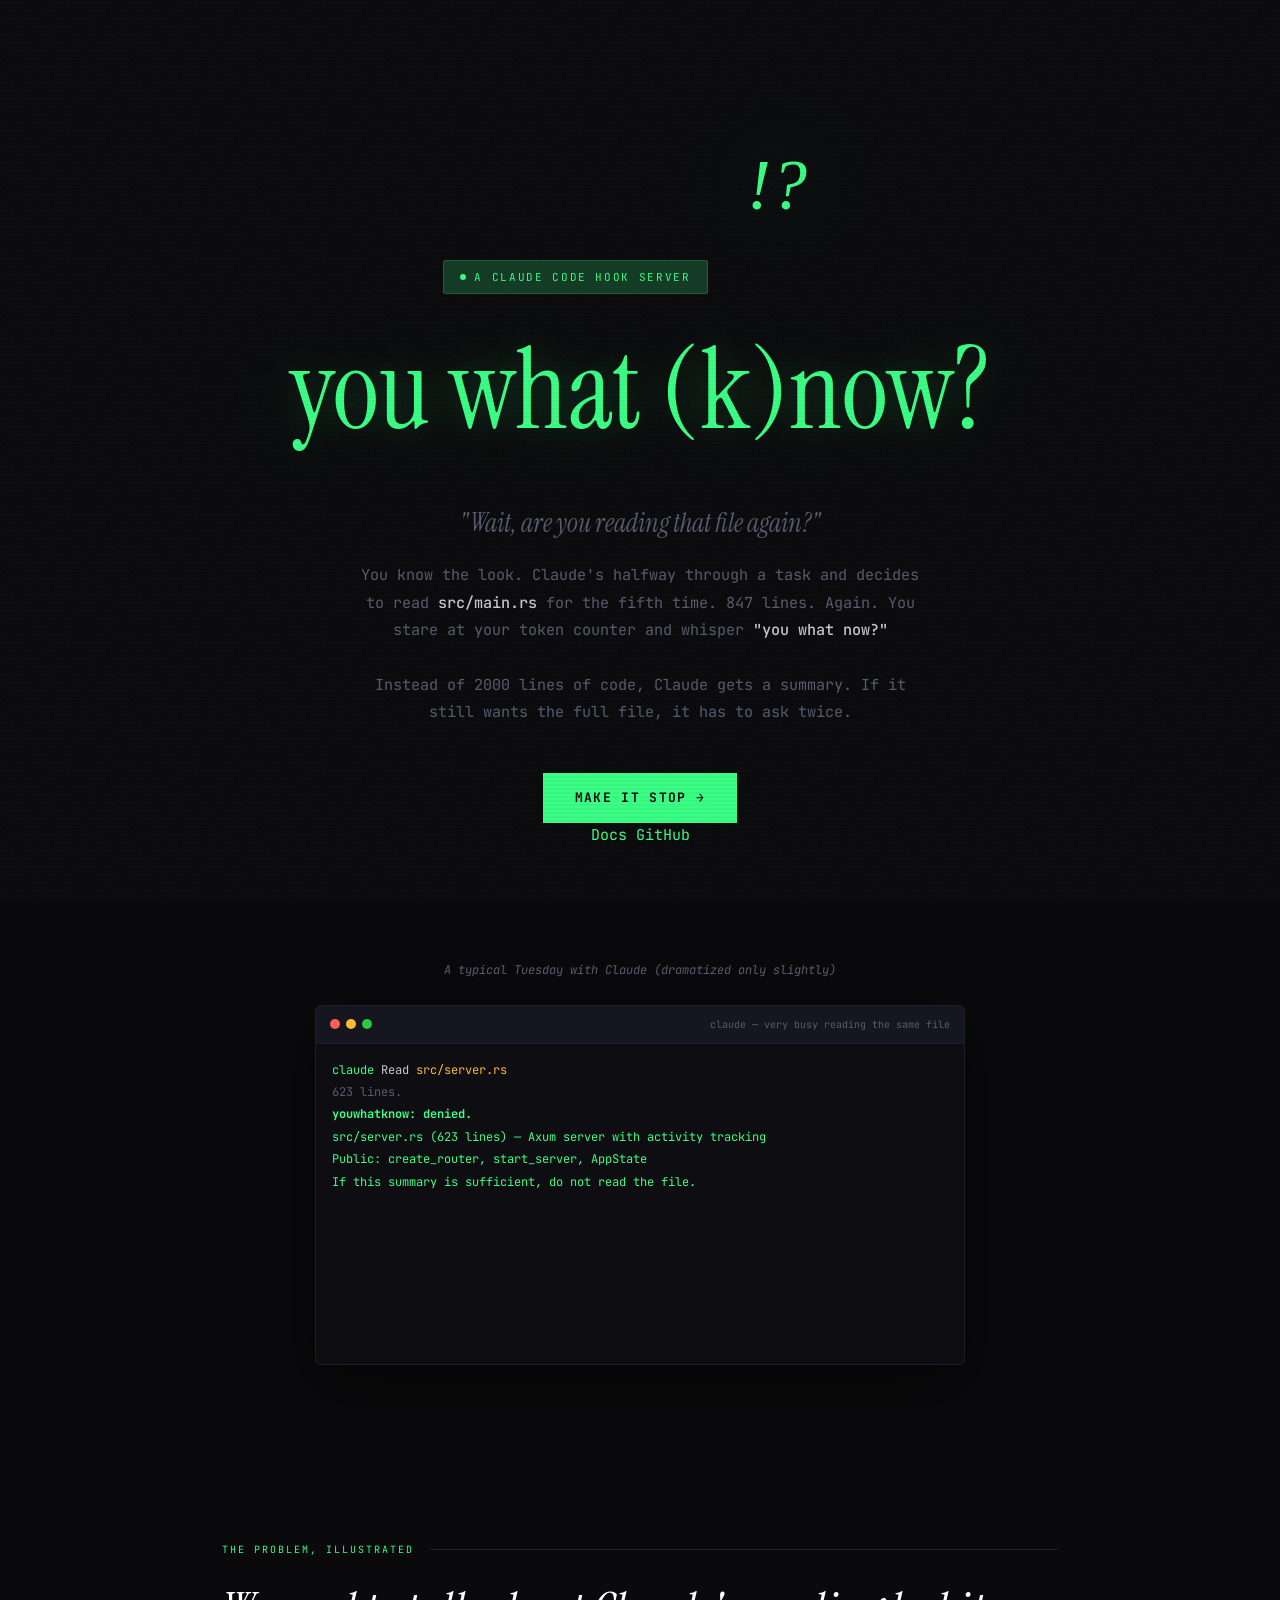
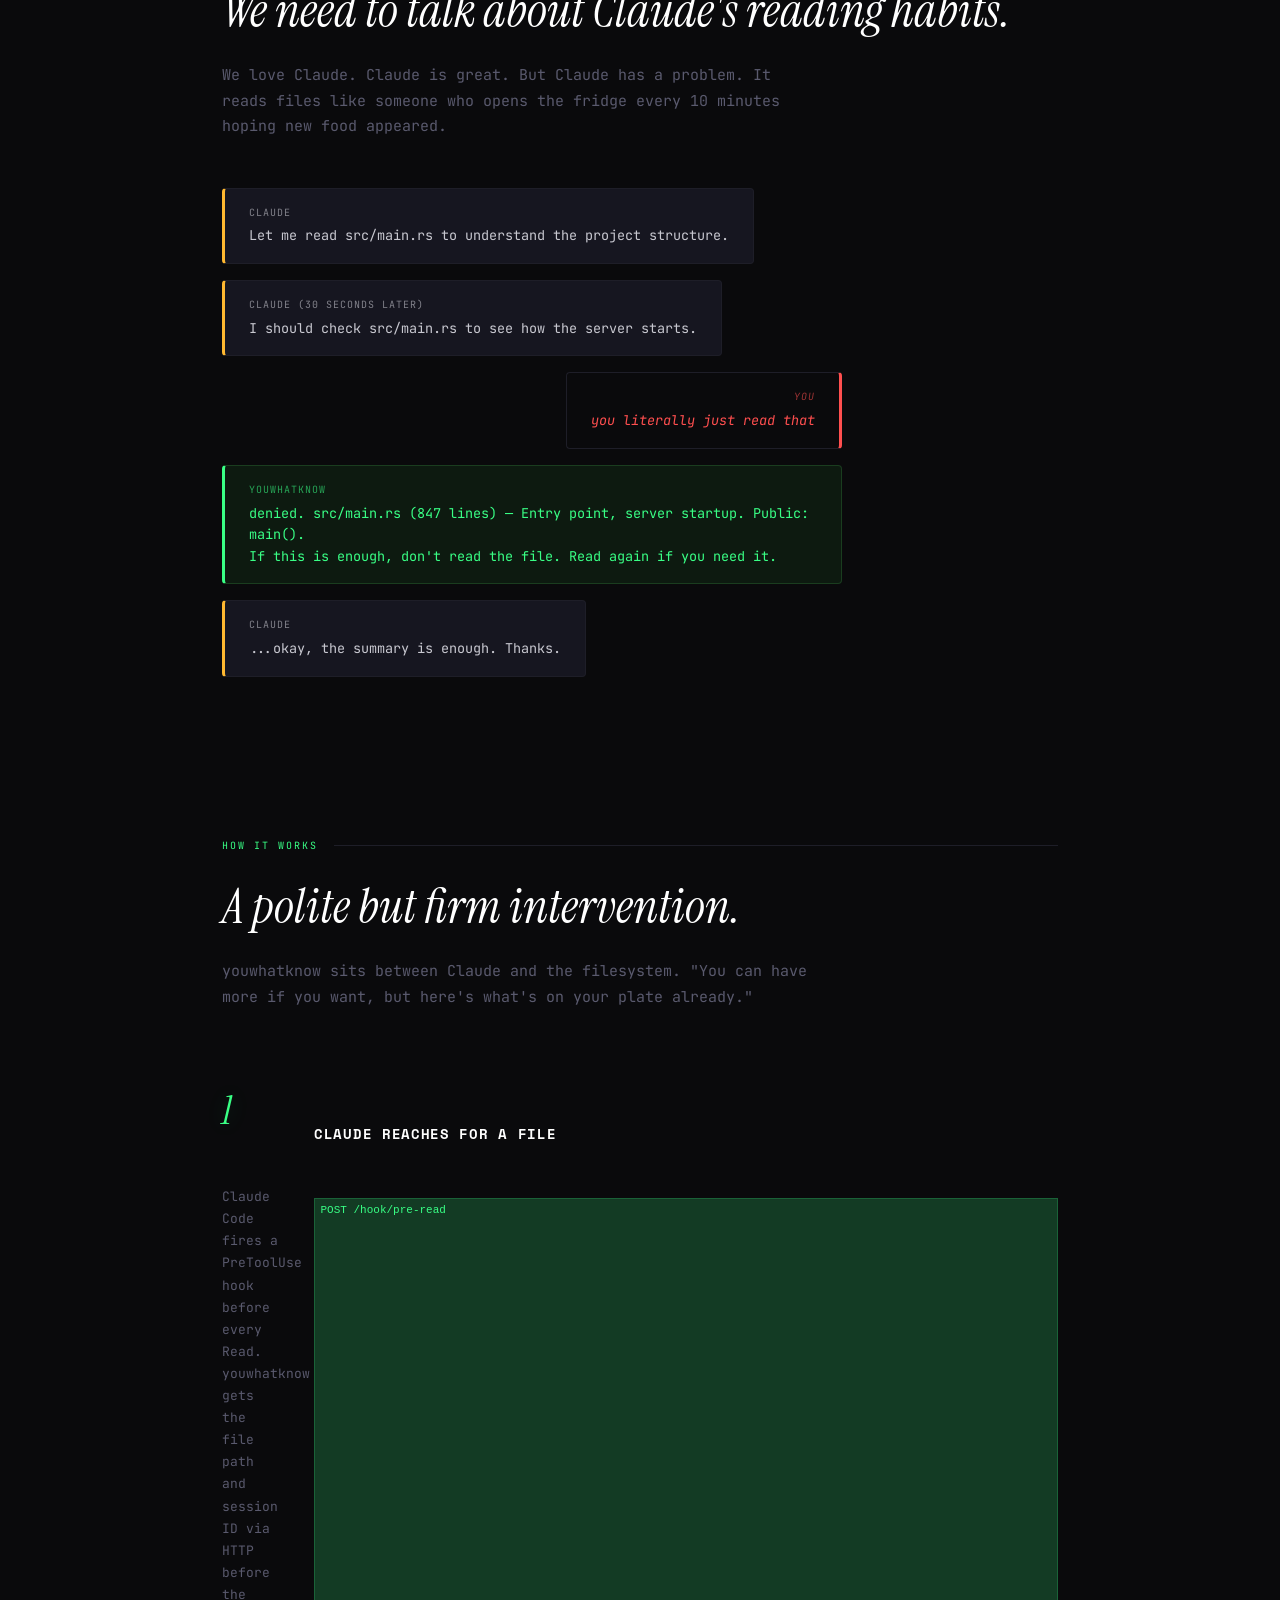
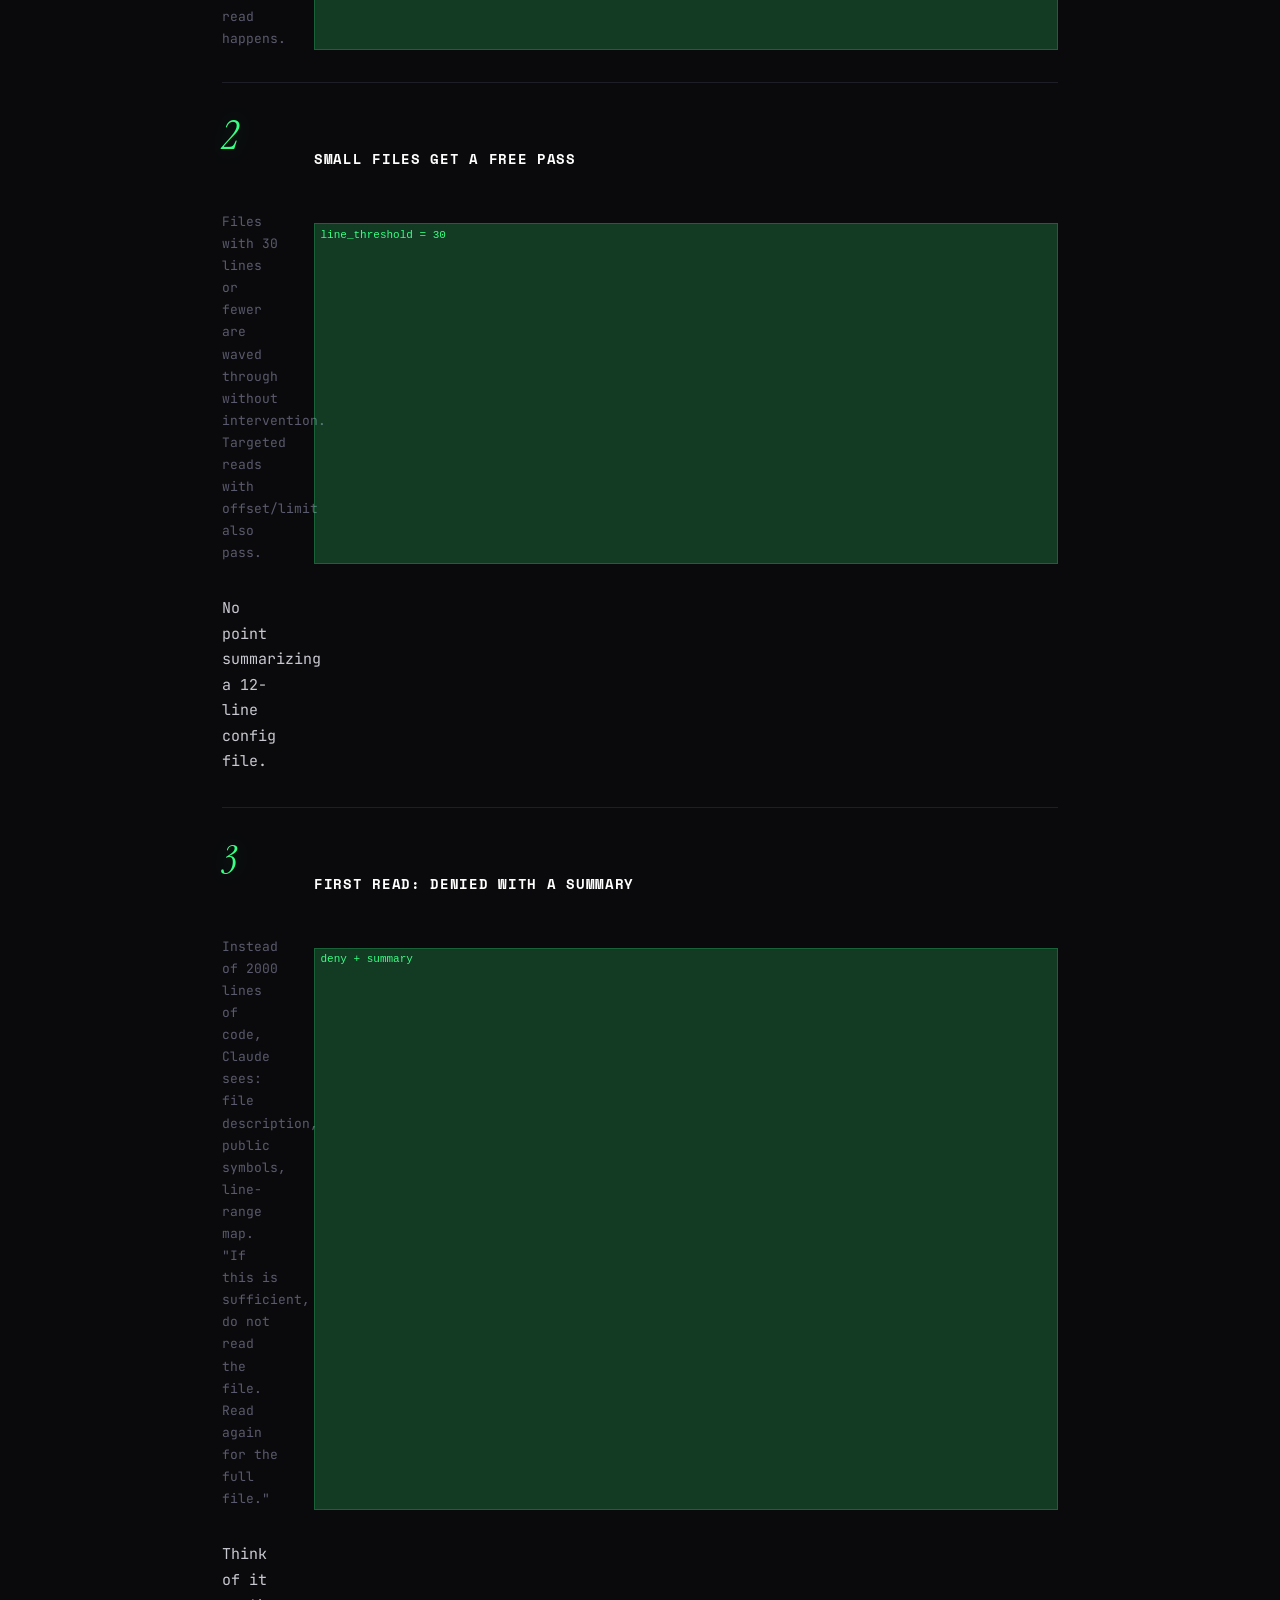
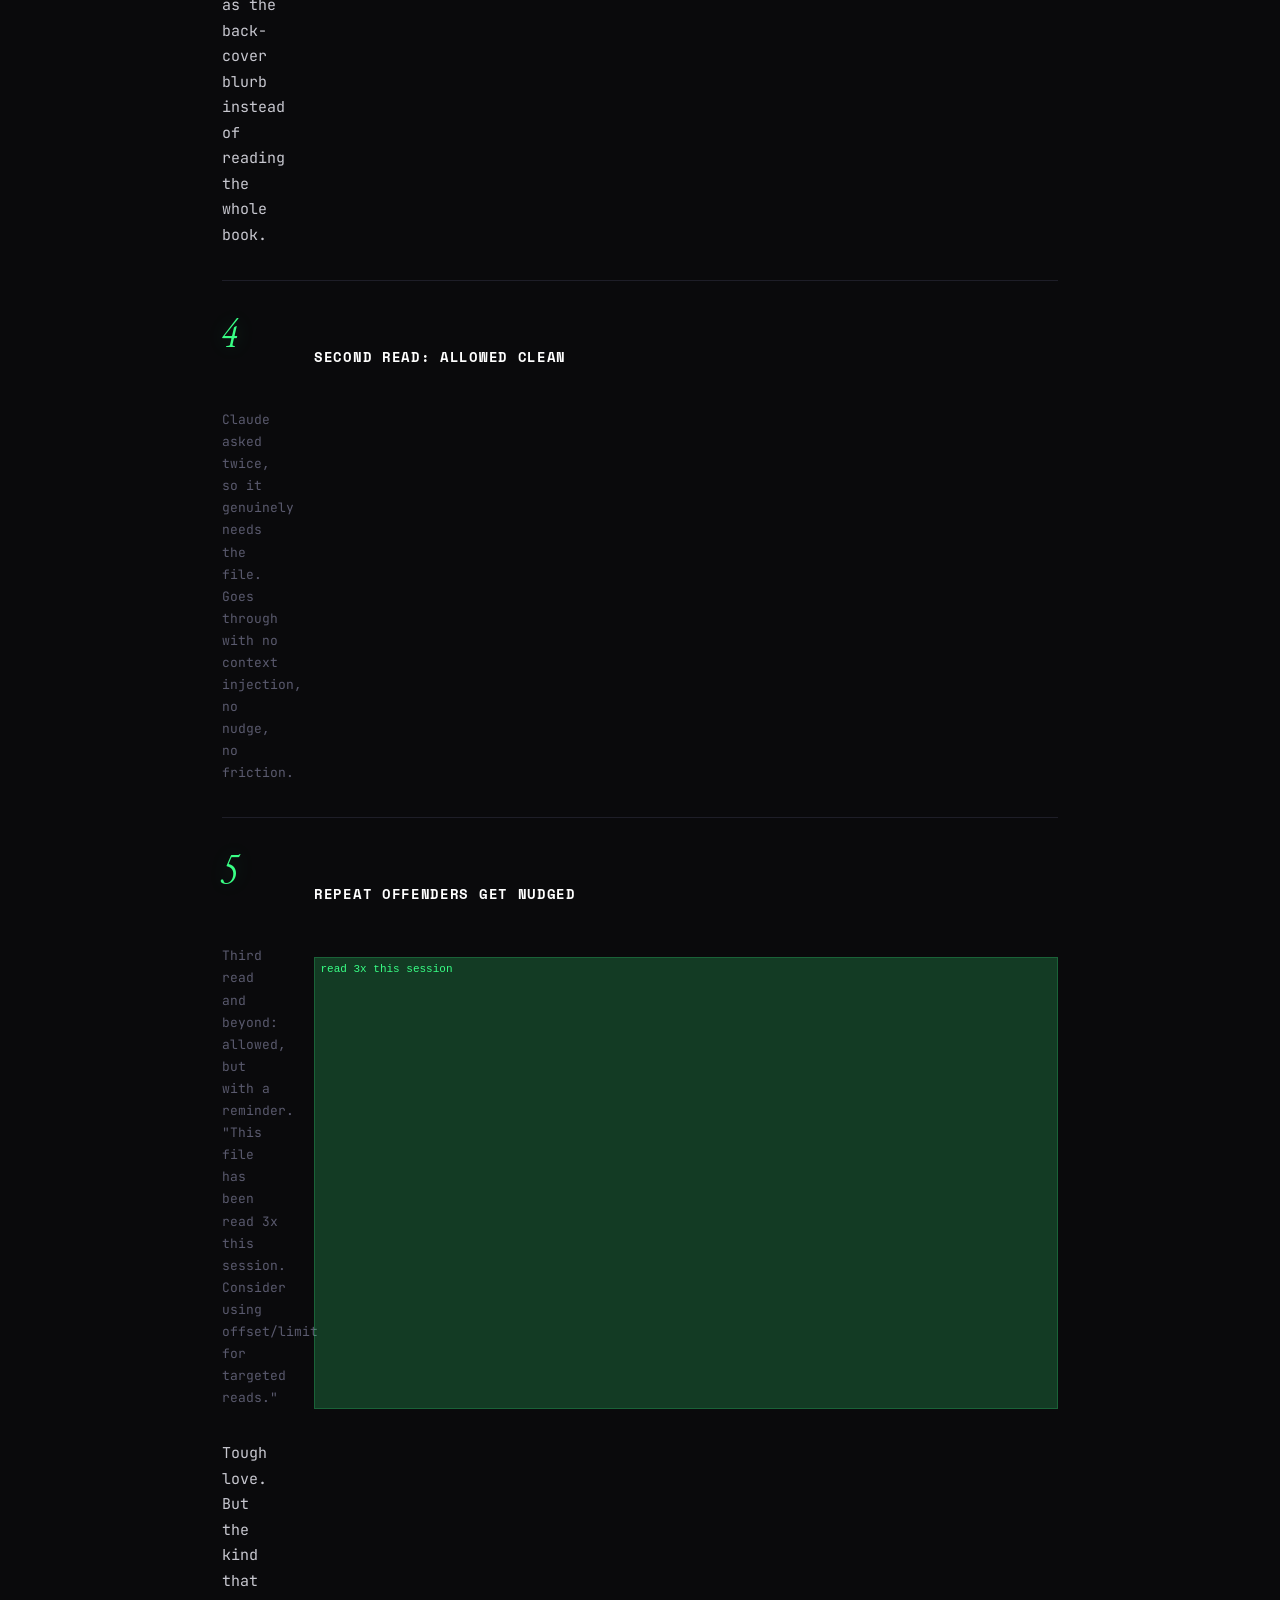
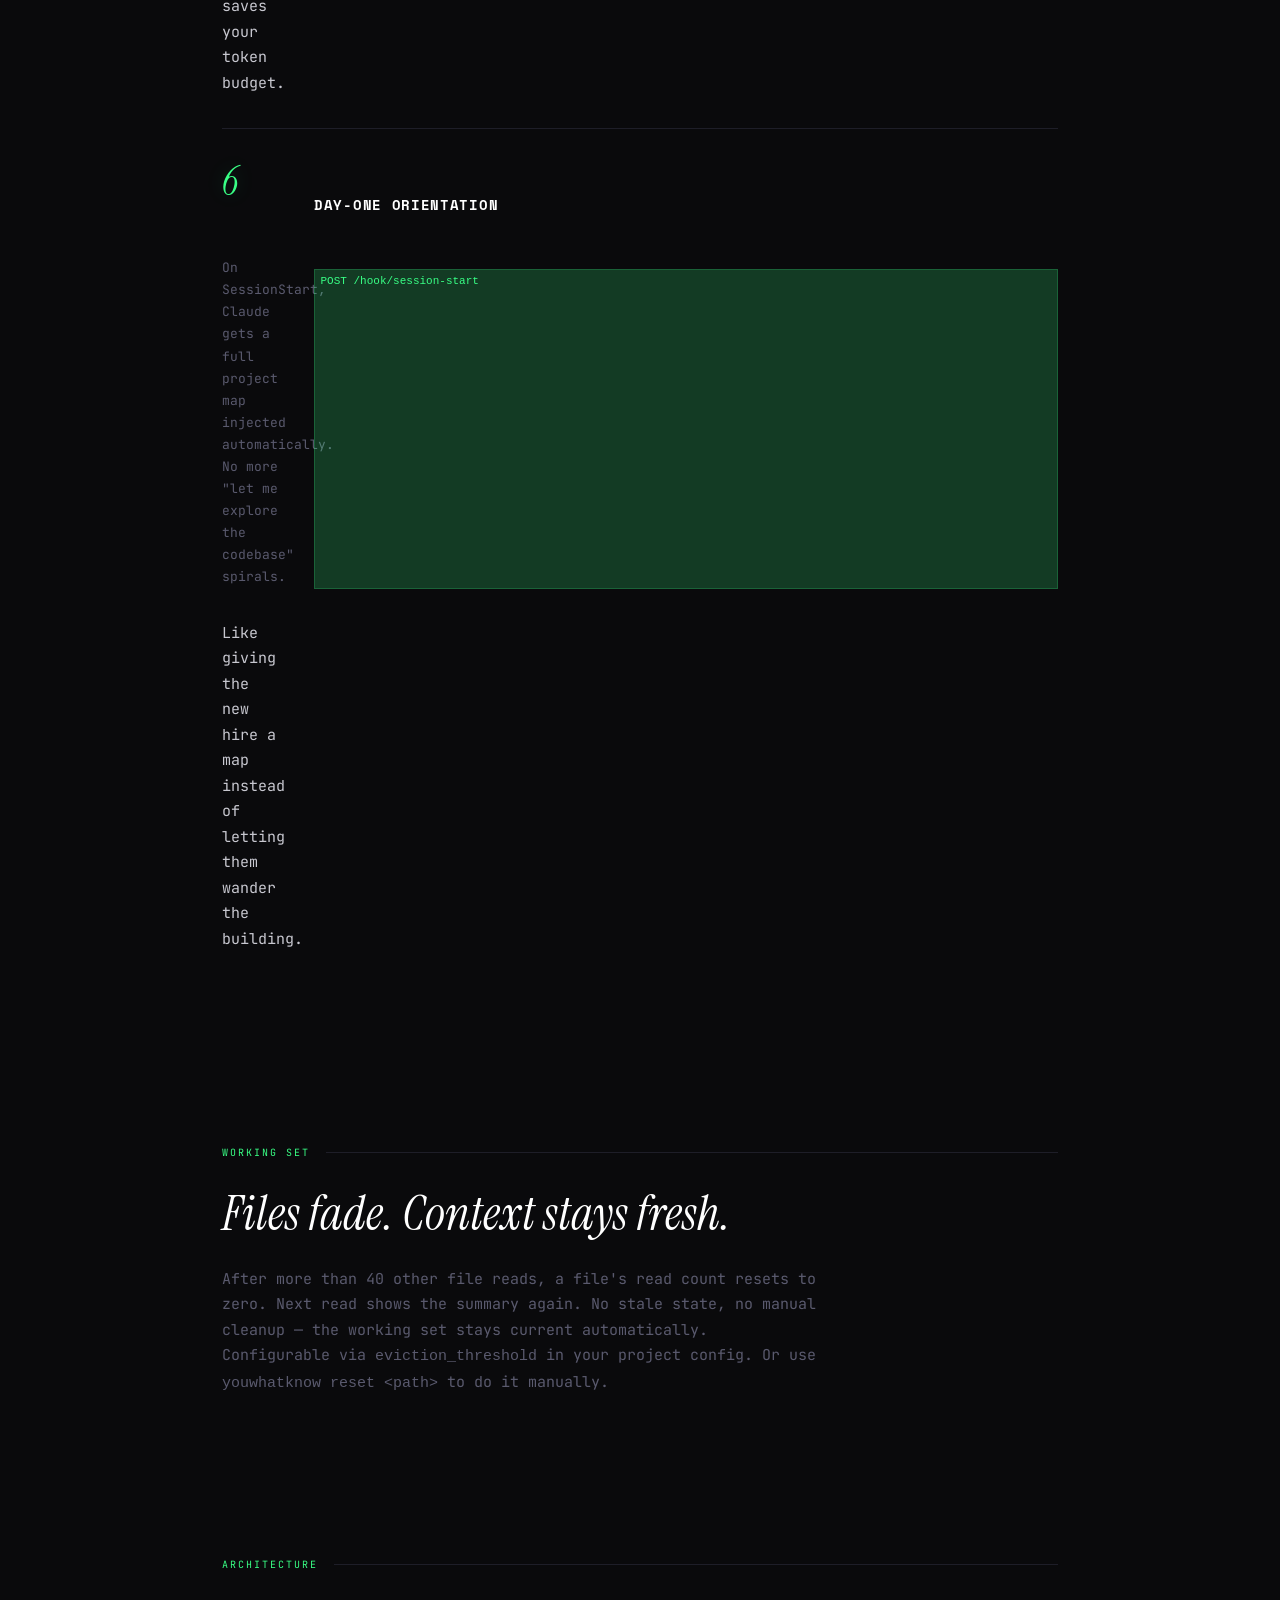
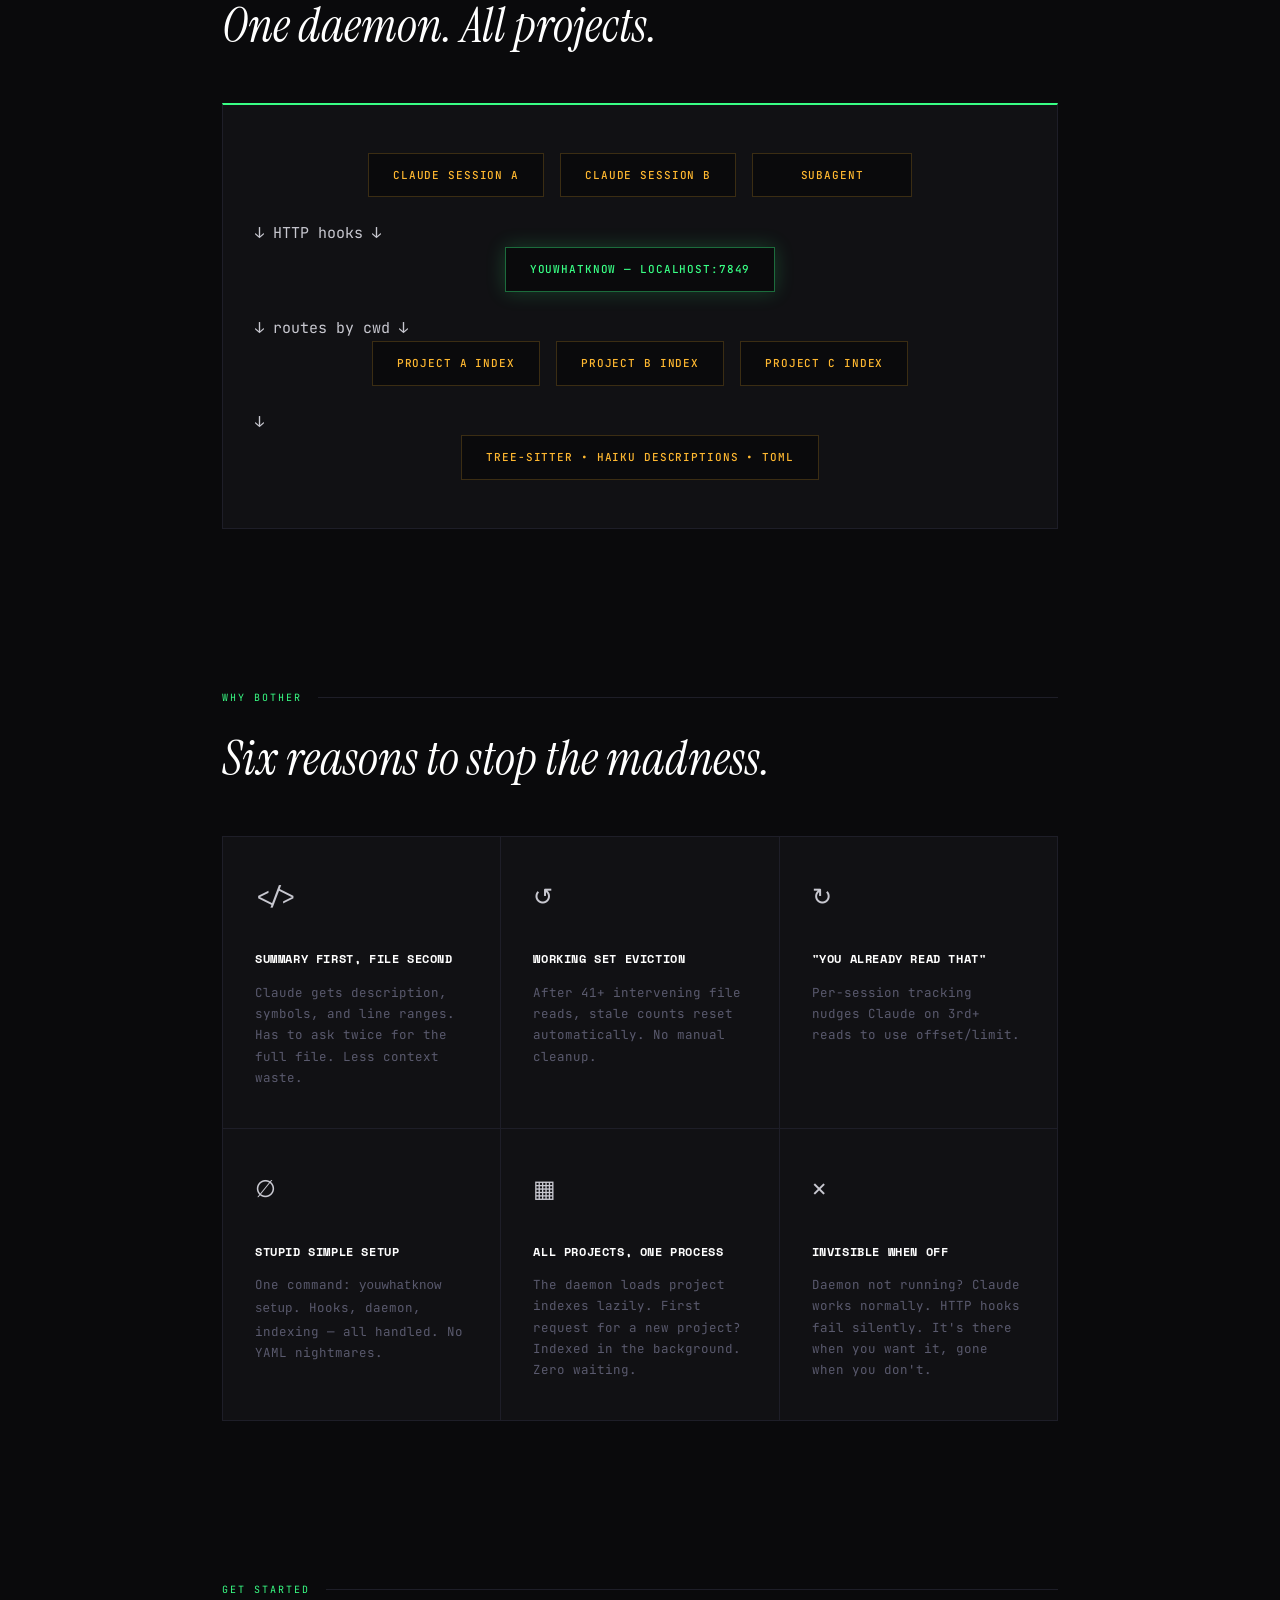
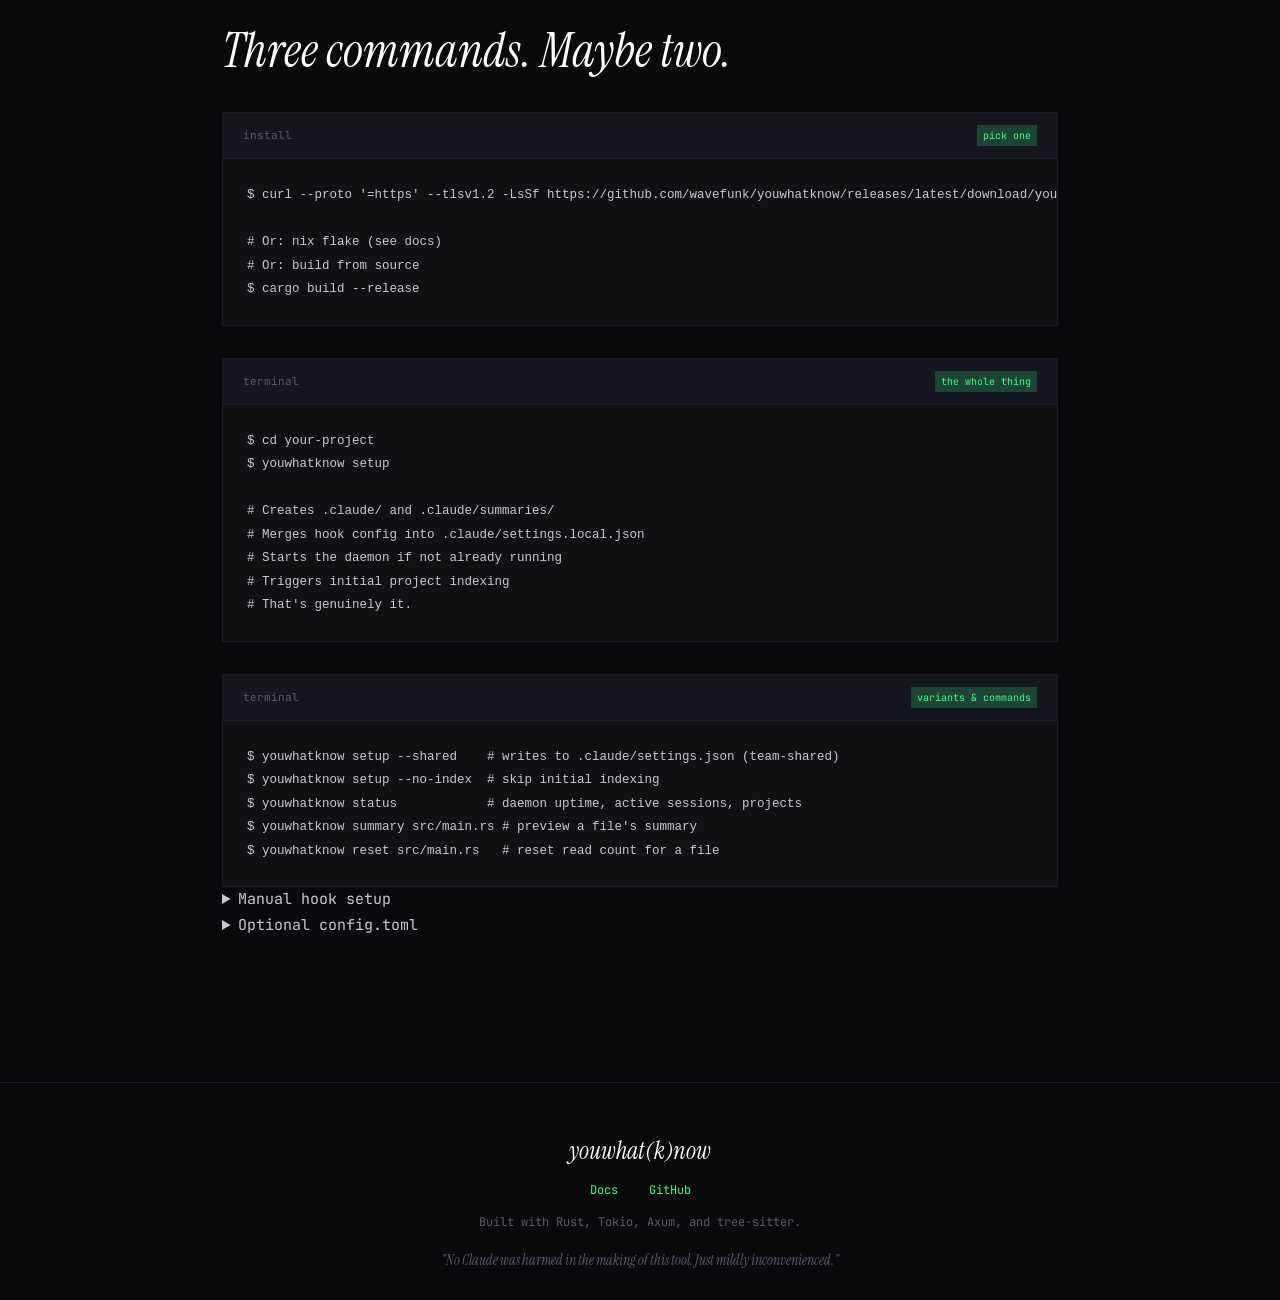
==== commit a1f89cea: "rewrite: landing page uses shared CSS/JS, deny-first terminal demo Complete rewrite of docs/index.ht" ====
--- a/docs/index.html
+++ b/docs/index.html
@@ -7,873 +7,314 @@
     <link rel="preconnect" href="https://fonts.googleapis.com">
     <link rel="preconnect" href="https://fonts.gstatic.com" crossorigin>
     <link href="https://fonts.googleapis.com/css2?family=JetBrains+Mono:wght@300;400;500;700&family=Space+Mono:wght@400;700&family=Instrument+Serif:ital@0;1&display=swap" rel="stylesheet">
-    <style>
-        :root {
-            --bg: #0a0a0c;
-            --bg-card: #111114;
-            --glow: #39ff85;
-            --glow-dim: #39ff8533;
-            --glow-mid: #39ff8566;
-            --amber: #ffb830;
-            --amber-dim: #ffb83033;
-            --red: #ff4f4f;
-            --text: #c8c8d0;
-            --text-dim: #5a5a6e;
-            --border: #1e1e28;
-            --mono: 'JetBrains Mono', 'Courier New', monospace;
-            --display: 'Space Mono', monospace;
-            --serif: 'Instrument Serif', Georgia, serif;
-        }
-
-        * { margin: 0; padding: 0; box-sizing: border-box; }
-        html { scroll-behavior: smooth; }
-
-        body {
-            background: var(--bg);
-            color: var(--text);
-            font-family: var(--mono);
-            font-size: 15px;
-            line-height: 1.7;
-            overflow-x: hidden;
-        }
-
-        body::after {
-            content: '';
-            position: fixed;
-            inset: 0;
-            background: repeating-linear-gradient(0deg, transparent, transparent 2px, rgba(0,0,0,0.03) 2px, rgba(0,0,0,0.03) 4px);
-            pointer-events: none;
-            z-index: 9999;
-        }
-
-        body::before {
-            content: '';
-            position: fixed;
-            inset: 0;
-            opacity: 0.035;
-            background-image: url("data:image/svg+xml,%3Csvg viewBox='0 0 256 256' xmlns='http://www.w3.org/2000/svg'%3E%3Cfilter id='n'%3E%3CfeTurbulence type='fractalNoise' baseFrequency='0.9' numOctaves='4' stitchTiles='stitch'/%3E%3C/filter%3E%3Crect width='100%25' height='100%25' filter='url(%23n)'/%3E%3C/svg%3E");
-            background-size: 128px;
-            pointer-events: none;
-            z-index: 9998;
-        }
-
-        a { color: var(--glow); text-decoration: none; }
-        a:hover { text-decoration: underline; }
-        .container { max-width: 900px; margin: 0 auto; padding: 0 2rem; }
-
-        /* ── Hero ── */
-        .hero {
-            padding: 8rem 0 4rem;
-            text-align: center;
-        }
-
-        .hero-badge {
-            display: inline-flex;
-            align-items: center;
-            gap: 0.5rem;
-            font-size: 11px;
-            text-transform: uppercase;
-            letter-spacing: 0.15em;
-            color: var(--glow);
-            border: 1px solid var(--glow-dim);
-            padding: 0.4rem 1rem;
-            border-radius: 2px;
-            margin-bottom: 2.5rem;
-            background: var(--glow-dim);
-            animation: fadeSlideUp 0.8s ease both;
-        }
-
-        .hero-badge-dot {
-            width: 6px; height: 6px;
-            background: var(--glow);
-            border-radius: 50%;
-            display: inline-block;
-            animation: pulse 2s ease-in-out infinite;
-        }
-
-        .hero h1 {
-            font-family: var(--serif);
-            font-size: clamp(3.5rem, 9vw, 7rem);
-            font-weight: 400;
-            font-style: italic;
-            line-height: 1;
-            color: #fff;
-            margin-bottom: 0.5em;
-            animation: fadeSlideUp 0.8s ease 0.1s both;
-        }
-
-        .hero h1 em {
-            font-style: normal;
-            color: var(--glow);
-            text-shadow: 0 0 40px var(--glow-dim), 0 0 80px var(--glow-dim);
-        }
-
-        .hero-tagline {
-            font-family: var(--serif);
-            font-size: clamp(1.2rem, 2.5vw, 1.6rem);
-            font-style: italic;
-            color: var(--text-dim);
-            margin-bottom: 1rem;
-            animation: fadeSlideUp 0.8s ease 0.15s both;
-        }
-
-        .hero-sub {
-            font-size: 0.95rem;
-            color: var(--text-dim);
-            max-width: 560px;
-            margin: 0 auto 3rem;
-            line-height: 1.8;
-            animation: fadeSlideUp 0.8s ease 0.2s both;
-        }
-
-        .hero-sub strong { color: var(--text); font-weight: 500; }
-
-        .hero-cta {
-            display: inline-flex;
-            align-items: center;
-            gap: 0.75rem;
-            background: var(--glow);
-            color: var(--bg);
-            font-family: var(--mono);
-            font-size: 13px;
-            font-weight: 700;
-            padding: 0.85rem 2rem;
-            border: none;
-            cursor: pointer;
-            text-transform: uppercase;
-            letter-spacing: 0.1em;
-            transition: all 0.2s;
-            animation: fadeSlideUp 0.8s ease 0.3s both;
-            text-decoration: none;
-        }
-
-        .hero-cta:hover {
-            background: #fff;
-            text-decoration: none;
-            box-shadow: 0 0 30px var(--glow-dim);
-        }
-
-        /* ── Terminal ── */
-        .terminal-section {
-            padding: 3rem 0 6rem;
-            animation: fadeSlideUp 1s ease 0.5s both;
-        }
-
-        .terminal-label {
-            text-align: center;
-            font-size: 12px;
-            color: var(--text-dim);
-            margin-bottom: 1.5rem;
-            font-style: italic;
-        }
-
-        .terminal {
-            background: #0d0d12;
-            border: 1px solid var(--border);
-            border-radius: 6px;
-            overflow: hidden;
-            font-size: 12px;
-            box-shadow: 0 20px 60px rgba(0,0,0,0.5);
-            max-width: 650px;
-            margin: 0 auto;
-        }
-
-        .terminal-bar {
-            display: flex;
-            align-items: center;
-            gap: 6px;
-            padding: 10px 14px;
-            background: #161620;
-            border-bottom: 1px solid var(--border);
-        }
-
-        .terminal-dot { width: 10px; height: 10px; border-radius: 50%; }
-        .terminal-dot.r { background: #ff5f57; }
-        .terminal-dot.y { background: #febc2e; }
-        .terminal-dot.g { background: #28c840; }
-
-        .terminal-bar-title {
-            margin-left: auto;
-            font-size: 10px;
-            color: var(--text-dim);
-        }
-
-        .terminal-body {
-            padding: 16px;
-            min-height: 320px;
-        }
-
-        .term-line {
-            margin-bottom: 2px;
-            opacity: 0;
-            animation: termFadeIn 0.15s ease forwards;
-            white-space: nowrap;
-        }
-
-        .t-prompt { color: var(--glow); }
-        .t-cmd { color: var(--text); }
-        .t-file { color: var(--amber); }
-        .t-warn { color: var(--red); }
-        .t-ok { color: var(--glow); }
-        .t-dim { color: var(--text-dim); }
-        .t-bold { font-weight: 700; }
-
-        .cursor-blink {
-            display: inline-block;
-            width: 7px; height: 14px;
-            background: var(--glow);
-            animation: blink 1s step-end infinite;
-            vertical-align: middle;
-            margin-left: 2px;
-        }
-
-        /* ── Sections ── */
-        section { padding: 5rem 0; }
-
-        .section-label {
-            font-size: 10px;
-            text-transform: uppercase;
-            letter-spacing: 0.2em;
-            color: var(--glow);
-            margin-bottom: 1.5rem;
-            display: flex;
-            align-items: center;
-            gap: 1rem;
-        }
-
-        .section-label::after {
-            content: '';
-            flex: 1;
-            height: 1px;
-            background: var(--border);
-        }
-
-        h2 {
-            font-family: var(--serif);
-            font-size: clamp(2rem, 4vw, 3rem);
-            font-weight: 400;
-            font-style: italic;
-            color: #fff;
-            margin-bottom: 1.5rem;
-            line-height: 1.2;
-        }
-
-        .muted { color: var(--text-dim); max-width: 600px; }
-        .muted strong { color: var(--text); font-weight: 500; }
-
-        /* ── Conversation bubbles for the problem section ── */
-        .convo {
-            margin-top: 3rem;
-            display: flex;
-            flex-direction: column;
-            gap: 1rem;
-            max-width: 620px;
-        }
-
-        .bubble {
-            padding: 1rem 1.5rem;
-            border-radius: 4px;
-            font-size: 13.5px;
-            line-height: 1.6;
-            position: relative;
-            animation: fadeSlideUp 0.5s ease both;
-        }
-
-        .bubble-claude {
-            background: #161620;
-            border: 1px solid var(--border);
-            align-self: flex-start;
-            border-left: 3px solid var(--amber);
-        }
-
-        .bubble-you {
-            background: var(--bg);
-            border: 1px solid var(--border);
-            align-self: flex-end;
-            border-right: 3px solid var(--red);
-            text-align: right;
-            font-style: italic;
-            color: var(--red);
-        }
-
-        .bubble-ywk {
-            background: #0d1a10;
-            border: 1px solid #1a3d1f;
-            align-self: flex-start;
-            border-left: 3px solid var(--glow);
-            color: var(--glow);
-        }
-
-        .bubble-who {
-            font-size: 10px;
-            text-transform: uppercase;
-            letter-spacing: 0.1em;
-            margin-bottom: 0.3rem;
-            opacity: 0.6;
-        }
-
-        /* ── How it works ── */
-        .flow { display: grid; gap: 0; margin-top: 3rem; }
-
-        .flow-step {
-            display: grid;
-            grid-template-columns: 60px 1fr;
-            gap: 2rem;
-            padding: 2rem 0;
-            border-bottom: 1px solid var(--border);
-        }
-
-        .flow-step:last-child { border-bottom: none; }
-
-        .flow-num {
-            font-family: var(--serif);
-            font-size: 2.5rem;
-            font-style: italic;
-            color: var(--glow);
-            line-height: 1;
-            text-shadow: 0 0 20px var(--glow-dim);
-        }
-
-        .flow-step h3 {
-            font-family: var(--display);
-            font-size: 14px;
-            color: #fff;
-            margin-bottom: 0.5rem;
-        }
-
-        .flow-step p { font-size: 13px; color: var(--text-dim); line-height: 1.7; }
-
-        .flow-step code {
-            display: inline-block;
-            background: var(--glow-dim);
-            color: var(--glow);
-            padding: 0.15em 0.5em;
-            font-size: 11px;
-            margin-top: 0.75rem;
-            border: 1px solid var(--glow-dim);
-        }
-
-        .flow-aside {
-            font-size: 12px;
-            color: var(--text-dim);
-            font-style: italic;
-            margin-top: 0.5rem;
-        }
-
-        /* ── Architecture ── */
-        .arch-diagram {
-            background: var(--bg-card);
-            border: 1px solid var(--border);
-            padding: 3rem 2rem;
-            margin-top: 3rem;
-            border-top: 2px solid var(--glow);
-        }
-
-        .arch-row {
-            display: flex;
-            justify-content: center;
-            align-items: center;
-            gap: 1rem;
-            margin-bottom: 1.5rem;
-            flex-wrap: wrap;
-        }
-
-        .arch-row:last-child { margin-bottom: 0; }
-
-        .arch-box {
-            padding: 0.75rem 1.5rem;
-            font-size: 11px;
-            font-weight: 500;
-            text-transform: uppercase;
-            letter-spacing: 0.08em;
-            text-align: center;
-            border: 1px solid var(--border);
-            background: var(--bg);
-            min-width: 160px;
-        }
-
-        .arch-box.primary {
-            border-color: var(--glow-mid);
-            color: var(--glow);
-            box-shadow: 0 0 20px var(--glow-dim);
-        }
-
-        .arch-box.secondary { border-color: var(--amber-dim); color: var(--amber); }
-
-        .arch-arrow-down {
-            display: block;
-            text-align: center;
-            margin: 0.75rem 0;
-            color: var(--text-dim);
-            font-size: 13px;
-        }
-
-        /* ── Benefits ── */
-        .benefits-grid {
-            display: grid;
-            grid-template-columns: repeat(3, 1fr);
-            gap: 1px;
-            background: var(--border);
-            margin-top: 3rem;
-            border: 1px solid var(--border);
-        }
-
-        .benefit { background: var(--bg-card); padding: 2.5rem 2rem; }
-        .benefit-icon { font-size: 1.5rem; margin-bottom: 1rem; display: block; }
-
-        .benefit h3 {
-            font-family: var(--display);
-            font-size: 12px;
-            text-transform: uppercase;
-            letter-spacing: 0.05em;
-            color: #fff;
-            margin-bottom: 0.75rem;
-        }
-
-        .benefit p { font-size: 12.5px; color: var(--text-dim); line-height: 1.7; }
-
-        /* ── Setup ── */
-        .setup-block {
-            background: var(--bg-card);
-            border: 1px solid var(--border);
-            margin-top: 2rem;
-            overflow: hidden;
-        }
-
-        .setup-header {
-            display: flex;
-            align-items: center;
-            justify-content: space-between;
-            padding: 0.75rem 1.25rem;
-            background: #161620;
-            border-bottom: 1px solid var(--border);
-            font-size: 11px;
-            color: var(--text-dim);
-        }
-
-        .setup-tag {
-            color: var(--glow);
-            background: var(--glow-dim);
-            padding: 0.2em 0.6em;
-            font-size: 10px;
-        }
-
-        .setup-code {
-            padding: 1.5rem;
-            font-size: 12.5px;
-            line-height: 1.8;
-            overflow-x: auto;
-            white-space: pre;
-            font-family: var(--mono);
-        }
-
-        .k { color: var(--amber); }
-        .s { color: var(--glow); }
-        .c { color: var(--text-dim); font-style: italic; }
-
-        /* ── Footer ── */
-        footer {
-            border-top: 1px solid var(--border);
-            padding: 3rem 0;
-            margin-top: 4rem;
-            text-align: center;
-        }
-
-        footer p { font-size: 12px; color: var(--text-dim); }
-
-        .footer-logo {
-            font-family: var(--serif);
-            font-style: italic;
-            font-size: 1.5rem;
-            color: #fff;
-            margin-bottom: 0.5rem;
-        }
-
-        .footer-quip {
-            font-family: var(--serif);
-            font-style: italic;
-            font-size: 14px;
-            color: var(--text-dim);
-            margin-top: 1rem;
-        }
-
-        /* ── Animations ── */
-        @keyframes fadeSlideUp {
-            from { opacity: 0; transform: translateY(20px); }
-            to { opacity: 1; transform: translateY(0); }
-        }
-
-        @keyframes pulse {
-            0%, 100% { opacity: 1; }
-            50% { opacity: 0.3; }
-        }
-
-        @keyframes termFadeIn {
-            from { opacity: 0; }
-            to { opacity: 1; }
-        }
-
-        @keyframes blink {
-            0%, 100% { opacity: 1; }
-            50% { opacity: 0; }
-        }
-
-        .reveal {
-            opacity: 0;
-            transform: translateY(30px);
-            transition: all 0.7s cubic-bezier(0.16, 1, 0.3, 1);
-        }
-
-        .reveal.visible { opacity: 1; transform: translateY(0); }
-
-        @media (max-width: 900px) {
-            .benefits-grid { grid-template-columns: 1fr; }
-            .arch-row { flex-direction: column; }
-            .bubble-you { align-self: flex-start; text-align: left; }
-        }
-    </style>
+    <link rel="stylesheet" href="css/style.css">
 </head>
-<body>
-
-<!-- ═══ HERO ═══ -->
-<section class="hero">
-    <div class="container">
-        <div class="hero-badge"><span class="hero-badge-dot"></span> A Claude Code intervention</div>
-        <img src="logo.svg" alt="!?" width="120" height="120" style="margin-bottom: 1.5rem; animation: fadeSlideUp 0.8s ease 0.05s both; filter: drop-shadow(0 0 30px rgba(57, 255, 133, 0.3));">
-        <h1><em>you what (k)now?</em></h1>
-        <p class="hero-tagline">"Wait, are you reading that file again?"</p>
-        <p class="hero-sub">
-            You know the look. Claude's halfway through a task and decides to read <strong>src/main.rs</strong> for the fifth time.
-            847 lines. Again. You stare at your token counter and whisper <strong>"you what now?"</strong>
-            <br><br>
-            This tool gently taps Claude on the shoulder and goes: <em>hey buddy, here's what's in that file. You sure you need the whole thing?</em>
-        </p>
-        <a href="#setup" class="hero-cta">Make it stop &#8594;</a>
-        <div style="margin-top: 1.5rem; animation: fadeSlideUp 0.8s ease 0.4s both;">
-            <a href="docs.html" style="font-size: 12px; margin-right: 2rem;">Docs</a>
-            <a href="https://github.com/wavefunk/youwhatknow" style="font-size: 12px;">GitHub</a>
+<body class="landing">
+
+    <!-- ── HERO ── -->
+    <section class="hero">
+        <div class="container">
+            <div class="hero-badge">
+                <span class="hero-badge-dot"></span> A Claude Code hook server
+            </div>
+            <img src="logo.svg" alt="!?" width="120" height="120" style="filter: drop-shadow(0 0 40px rgba(57,255,133,0.3)); animation: fadeSlideUp 0.8s ease both; animation-delay: 0.2s; margin-bottom: 2rem;">
+            <h1><em>you what (k)now?</em></h1>
+            <p class="hero-tagline">"Wait, are you reading that file again?"</p>
+            <p class="hero-sub">You know the look. Claude's halfway through a task and decides to read <strong>src/main.rs</strong> for the fifth time. 847 lines. Again. You stare at your token counter and whisper <strong>"you what now?"</strong><br><br>Instead of 2000 lines of code, Claude gets a summary. If it still wants the full file, it has to ask twice.</p>
+            <a href="#setup" class="hero-cta">Make it stop &#8594;</a>
+            <div class="hero-links">
+                <a href="docs.html">Docs</a>
+                <a href="https://github.com/wavefunk/youwhatknow">GitHub</a>
+            </div>
+        </div>
+    </section>
+
+    <!-- ── TERMINAL DEMO ── -->
+    <div class="terminal-section">
+        <div class="container">
+            <p class="terminal-label">A typical Tuesday with Claude (dramatized only slightly)</p>
+            <div class="terminal">
+                <div class="terminal-bar">
+                    <div class="terminal-dot r"></div>
+                    <div class="terminal-dot y"></div>
+                    <div class="terminal-dot g"></div>
+                    <span class="terminal-bar-title">claude &mdash; very busy reading the same file</span>
+                </div>
+                <div class="terminal-body" id="terminal-demo"></div>
+            </div>
         </div>
     </div>
-</section>
-
-<!-- ═══ TERMINAL DEMO ═══ -->
-<div class="terminal-section">
-    <div class="container">
-        <p class="terminal-label">A typical Tuesday with Claude (dramatized only slightly)</p>
-        <div class="terminal">
-            <div class="terminal-bar">
-                <div class="terminal-dot r"></div>
-                <div class="terminal-dot y"></div>
-                <div class="terminal-dot g"></div>
-                <span class="terminal-bar-title">claude &mdash; very busy reading the same file</span>
-            </div>
-            <div class="terminal-body" id="terminal-demo"></div>
-        </div>
-    </div>
-</div>
-
-<!-- ═══ THE PROBLEM ═══ -->
-<section class="reveal">
-    <div class="container">
-        <div class="section-label">The problem, illustrated</div>
-        <h2>We need to talk about Claude's reading habits.</h2>
-        <p class="muted">
-            We love Claude. Claude is great. But Claude has a problem. It reads files like someone
-            who opens the fridge every 10 minutes hoping new food appeared.
-            It didn't. It's the same fridge. Same food. Same 847 lines of main.rs.
-        </p>
-
-        <div class="convo">
-            <div class="bubble bubble-claude">
-                <div class="bubble-who">Claude</div>
-                Let me read src/main.rs to understand the project structure.
-            </div>
-            <div class="bubble bubble-claude">
-                <div class="bubble-who">Claude (30 seconds later)</div>
-                I should check src/main.rs to see how the server starts.
-            </div>
-            <div class="bubble bubble-you">
-                <div class="bubble-who">You</div>
-                you literally just read that
-            </div>
-            <div class="bubble bubble-claude">
-                <div class="bubble-who">Claude (2 minutes later)</div>
-                Let me look at src/main.rs to verify the import paths.
-            </div>
-            <div class="bubble bubble-you">
-                <div class="bubble-who">You</div>
-                YOU WHAT NOW
-            </div>
-            <div class="bubble bubble-ywk">
-                <div class="bubble-who">youwhatknow</div>
-                Hey Claude &#8212; src/main.rs was already read 3x this session.<br>
-                Here's the summary: Entry point, server startup. Public: main().<br>
-                Do you still need the full file?
-            </div>
-            <div class="bubble bubble-claude">
-                <div class="bubble-who">Claude</div>
-                ...no, actually, I don't. Thanks.
-            </div>
-        </div>
-    </div>
-</section>
-
-<!-- ═══ HOW IT WORKS ═══ -->
-<section class="reveal">
-    <div class="container">
-        <div class="section-label">How it works</div>
-        <h2>A polite but firm intervention.</h2>
-        <p class="muted">
-            youwhatknow sits between Claude and the filesystem like a responsible friend at a buffet.
-            "You can have more if you want, but here's what's on your plate already."
-        </p>
-
-        <div class="flow">
-            <div class="flow-step">
-                <div class="flow-num">1</div>
-                <div>
+
+    <!-- ── THE PROBLEM ── -->
+    <section class="reveal">
+        <div class="container">
+            <div class="section-label">The problem, illustrated</div>
+            <h2>We need to talk about Claude's reading habits.</h2>
+            <p class="muted">We love Claude. Claude is great. But Claude has a problem. It reads files like someone who opens the fridge every 10 minutes hoping new food appeared.</p>
+            <div class="convo">
+                <div class="bubble bubble-claude">
+                    <div class="bubble-who">Claude</div>
+                    Let me read src/main.rs to understand the project structure.
+                </div>
+                <div class="bubble bubble-claude">
+                    <div class="bubble-who">Claude (30 seconds later)</div>
+                    I should check src/main.rs to see how the server starts.
+                </div>
+                <div class="bubble bubble-you">
+                    <div class="bubble-who">You</div>
+                    you literally just read that
+                </div>
+                <div class="bubble bubble-ywk">
+                    <div class="bubble-who">youwhatknow</div>
+                    denied. src/main.rs (847 lines) &mdash; Entry point, server startup. Public: main().<br>
+                    If this is enough, don't read the file. Read again if you need it.
+                </div>
+                <div class="bubble bubble-claude">
+                    <div class="bubble-who">Claude</div>
+                    ...okay, the summary is enough. Thanks.
+                </div>
+            </div>
+        </div>
+    </section>
+
+    <!-- ── HOW IT WORKS ── -->
+    <section class="reveal">
+        <div class="container">
+            <div class="section-label">How it works</div>
+            <h2>A polite but firm intervention.</h2>
+            <p class="muted">youwhatknow sits between Claude and the filesystem. "You can have more if you want, but here's what's on your plate already."</p>
+            <div class="flow">
+                <div class="flow-step">
+                    <div class="flow-num">1</div>
                     <h3>Claude reaches for a file</h3>
-                    <p>Claude Code fires a <strong>PreToolUse</strong> hook before every Read.
-                    youwhatknow gets the file path and session ID via HTTP before the read happens.</p>
+                    <p>Claude Code fires a PreToolUse hook before every Read. youwhatknow gets the file path and session ID via HTTP before the read happens.</p>
                     <code>POST /hook/pre-read</code>
                 </div>
-            </div>
-            <div class="flow-step">
-                <div class="flow-num">2</div>
-                <div>
+                <div class="flow-step">
+                    <div class="flow-num">2</div>
                     <h3>Small files get a free pass</h3>
-                    <p>Files under <strong>30 lines</strong> are waved through without intervention. They're small enough to just read.
-                    Only files over the threshold get the summary-first treatment.</p>
+                    <p>Files with 30 lines or fewer are waved through without intervention. Targeted reads with offset/limit also pass.</p>
                     <code>line_threshold = 30</code>
-                    <div class="flow-aside">Configurable per project. No point summarizing a 12-line config file.</div>
-                </div>
-            </div>
-            <div class="flow-step">
-                <div class="flow-num">3</div>
-                <div>
-                    <h3>A 3-line summary appears</h3>
-                    <p>Instead of 2000 lines of code, Claude sees: file description, public symbols,
-                    and folder context. Three lines. That's usually enough.</p>
-                    <code>"Entry point, server startup. Public: main()"</code>
-                    <div class="flow-aside">Think of it as the back-cover blurb instead of reading the whole book.</div>
-                </div>
-            </div>
-            <div class="flow-step">
-                <div class="flow-num">4</div>
-                <div>
-                    <h3>Repeat offenders get called out</h3>
-                    <p>Second read? Gentle note. Third read? "This file was already read 3x this session.
-                    Summary below &#8212; do you <em>still</em> need the full file?"</p>
+                    <aside>No point summarizing a 12-line config file.</aside>
+                </div>
+                <div class="flow-step">
+                    <div class="flow-num">3</div>
+                    <h3>First read: denied with a summary</h3>
+                    <p>Instead of 2000 lines of code, Claude sees: file description, public symbols, line-range map. "If this is sufficient, do not read the file. Read again for the full file."</p>
+                    <code>deny + summary</code>
+                    <aside>Think of it as the back-cover blurb instead of reading the whole book.</aside>
+                </div>
+                <div class="flow-step">
+                    <div class="flow-num">4</div>
+                    <h3>Second read: allowed clean</h3>
+                    <p>Claude asked twice, so it genuinely needs the file. Goes through with no context injection, no nudge, no friction.</p>
+                </div>
+                <div class="flow-step">
+                    <div class="flow-num">5</div>
+                    <h3>Repeat offenders get nudged</h3>
+                    <p>Third read and beyond: allowed, but with a reminder. "This file has been read 3x this session. Consider using offset/limit for targeted reads."</p>
                     <code>read 3x this session</code>
-                    <div class="flow-aside">Tough love. But the kind that saves your token budget.</div>
-                </div>
-            </div>
-            <div class="flow-step">
-                <div class="flow-num">5</div>
-                <div>
+                    <aside>Tough love. But the kind that saves your token budget.</aside>
+                </div>
+                <div class="flow-step">
+                    <div class="flow-num">6</div>
                     <h3>Day-one orientation</h3>
-                    <p>On <strong>SessionStart</strong>, Claude gets a full project map injected automatically.
-                    No more "let me explore the codebase" spirals. It already knows where everything is.</p>
+                    <p>On SessionStart, Claude gets a full project map injected automatically. No more "let me explore the codebase" spirals.</p>
                     <code>POST /hook/session-start</code>
-                    <div class="flow-aside">Like giving the new hire a map instead of letting them wander the building.</div>
-                </div>
-            </div>
-        </div>
-    </div>
-</section>
-
-<!-- ═══ ARCHITECTURE ═══ -->
-<section class="reveal">
-    <div class="container">
-        <div class="section-label">Architecture</div>
-        <h2>One daemon to rule them all.</h2>
-        <p class="muted" style="margin-bottom: 1rem;">
-            A single process serves every Claude Code session across all your projects.
-            Spin up 5 terminals with 5 projects? Same daemon. Subagents? Same daemon.
-            It figures out which project you're in from the <strong>cwd</strong> in each request.
-        </p>
-
-        <div class="arch-diagram">
-            <div class="arch-row">
-                <div class="arch-box secondary">Claude Session A</div>
-                <div class="arch-box secondary">Claude Session B</div>
-                <div class="arch-box secondary">Subagent</div>
-            </div>
-            <div class="arch-arrow-down">&#8595; HTTP hooks &#8595;</div>
-            <div class="arch-row">
-                <div class="arch-box primary">youwhatknow &#8212; localhost:7849</div>
-            </div>
-            <div class="arch-arrow-down">&#8595; routes by cwd &#8595;</div>
-            <div class="arch-row">
-                <div class="arch-box">Project A Index</div>
-                <div class="arch-box">Project B Index</div>
-                <div class="arch-box">Project C Index</div>
-            </div>
-            <div class="arch-arrow-down">&#8595;</div>
-            <div class="arch-row">
-                <div class="arch-box" style="min-width: 260px;">tree-sitter &#8226; haiku descriptions &#8226; TOML</div>
-            </div>
-        </div>
-    </div>
-</section>
-
-<!-- ═══ BENEFITS ═══ -->
-<section class="reveal">
-    <div class="container">
-        <div class="section-label">The good stuff</div>
-        <h2>What's in it for you.</h2>
-
-        <div class="benefits-grid">
-            <div class="benefit">
-                <span class="benefit-icon" style="color: var(--glow);">&lt;/&gt;</span>
-                <h3>Context on a diet</h3>
-                <p>3 lines instead of 2000. Claude gets the gist without the bloat. More room for actual thinking.</p>
-            </div>
-            <div class="benefit">
-                <span class="benefit-icon" style="color: var(--amber);">&#8634;</span>
-                <h3>"You already read that"</h3>
-                <p>Per-session tracking breaks the compulsive re-read loop. A gentle nudge before Claude goes for round 5.</p>
-            </div>
-            <div class="benefit">
-                <span class="benefit-icon" style="color: var(--red);">&#8709;</span>
-                <h3>Stupid simple setup</h3>
-                <p>One command: <code style="color: var(--glow); font-size: 11px;">youwhatknow setup</code>. Hooks, daemon, indexing &#8212; all handled. No YAML nightmares.</p>
-            </div>
-            <div class="benefit">
-                <span class="benefit-icon" style="color: var(--glow);">&#9638;</span>
-                <h3>All projects, one process</h3>
-                <p>The daemon loads project indexes lazily. First request for a new project? Indexed in the background. Zero waiting.</p>
-            </div>
-            <div class="benefit">
-                <span class="benefit-icon" style="color: var(--amber);">&#8635;</span>
-                <h3>Keeps itself fresh</h3>
-                <p>Incremental re-indexing via git diff. Only changed files get re-processed. Fast and quiet.</p>
-            </div>
-            <div class="benefit">
-                <span class="benefit-icon" style="color: var(--red);">&#10005;</span>
-                <h3>Invisible when off</h3>
-                <p>Daemon not running? Claude works normally. HTTP hooks fail silently. It's there when you want it, gone when you don't.</p>
-            </div>
-        </div>
-    </div>
-</section>
-
-<!-- ═══ SETUP ═══ -->
-<section class="reveal" id="setup">
-    <div class="container">
-        <div class="section-label">Get started</div>
-        <h2>One command. Seriously.</h2>
-
-        <div class="setup-block">
-            <div class="setup-header">
-                <span>terminal</span>
-                <span class="setup-tag">the whole thing</span>
-            </div>
-            <div class="setup-code"><span class="s">$</span> cd your-project
-<span class="s">$</span> youwhatknow setup
-
-<span class="c"># Creates .claude/ and .claude/summaries/</span>
-<span class="c"># Merges hook config into .claude/settings.local.json</span>
-<span class="c"># Starts the daemon if not already running</span>
-<span class="c"># Triggers initial project indexing</span>
-<span class="c"># That's genuinely it.</span></div>
-        </div>
-
-        <div class="setup-block" style="margin-top: 1.5rem;">
-            <div class="setup-header">
-                <span>terminal</span>
-                <span class="setup-tag">variants</span>
-            </div>
-            <div class="setup-code"><span class="s">$</span> youwhatknow setup --shared    <span class="c"># writes to .claude/settings.json (team-shared)</span>
-<span class="s">$</span> youwhatknow setup --no-index  <span class="c"># skip initial indexing</span>
-
-<span class="c"># Existing hooks in your settings file are preserved &#8212; it merges, not overwrites.</span></div>
-        </div>
-
-        <div class="setup-block" style="margin-top: 1.5rem;">
-            <div class="setup-header">
-                <span>terminal</span>
-                <span class="setup-tag">other useful commands</span>
-            </div>
-            <div class="setup-code"><span class="s">$</span> youwhatknow status            <span class="c"># daemon uptime, active sessions, registered projects</span>
-<span class="s">$</span> youwhatknow summary src/main.rs <span class="c"># preview a file's summary (no read count triggered)</span></div>
-        </div>
-
-        <details style="margin-top: 2rem; color: var(--text-dim); font-size: 13px;">
-            <summary style="cursor: pointer; color: var(--text); margin-bottom: 1rem;">Manual hook setup (the old way)</summary>
+                    <aside>Like giving the new hire a map instead of letting them wander the building.</aside>
+                </div>
+            </div>
+        </div>
+    </section>
+
+    <!-- ── WORKING SET EVICTION ── -->
+    <section class="reveal">
+        <div class="container">
+            <div class="section-label">Working set</div>
+            <h2>Files fade. Context stays fresh.</h2>
+            <p class="muted">After more than 40 other file reads, a file's read count resets to zero. Next read shows the summary again. No stale state, no manual cleanup &mdash; the working set stays current automatically.</p>
+            <p class="muted">Configurable via <code>eviction_threshold</code> in your project config. Or use <code>youwhatknow reset &lt;path&gt;</code> to do it manually.</p>
+        </div>
+    </section>
+
+    <!-- ── ARCHITECTURE ── -->
+    <section class="reveal">
+        <div class="container">
+            <div class="section-label">Architecture</div>
+            <h2>One daemon. All projects.</h2>
+            <div class="arch-diagram">
+                <div class="arch-row">
+                    <div class="arch-box secondary">Claude Session A</div>
+                    <div class="arch-box secondary">Claude Session B</div>
+                    <div class="arch-box secondary">Subagent</div>
+                </div>
+                <div class="arch-arrow">&darr; HTTP hooks &darr;</div>
+                <div class="arch-row">
+                    <div class="arch-box primary">youwhatknow &mdash; localhost:7849</div>
+                </div>
+                <div class="arch-arrow">&darr; routes by cwd &darr;</div>
+                <div class="arch-row">
+                    <div class="arch-box secondary">Project A Index</div>
+                    <div class="arch-box secondary">Project B Index</div>
+                    <div class="arch-box secondary">Project C Index</div>
+                </div>
+                <div class="arch-arrow">&darr;</div>
+                <div class="arch-row">
+                    <div class="arch-box secondary">tree-sitter &bull; haiku descriptions &bull; TOML</div>
+                </div>
+            </div>
+        </div>
+    </section>
+
+    <!-- ── BENEFITS ── -->
+    <section class="reveal">
+        <div class="container">
+            <div class="section-label">Why bother</div>
+            <h2>Six reasons to stop the madness.</h2>
+            <div class="benefits-grid">
+                <div class="benefit">
+                    <div class="benefit-icon glow">&lt;/&gt;</div>
+                    <h3>Summary first, file second</h3>
+                    <p>Claude gets description, symbols, and line ranges. Has to ask twice for the full file. Less context waste.</p>
+                </div>
+                <div class="benefit">
+                    <div class="benefit-icon amber">&#8634;</div>
+                    <h3>Working set eviction</h3>
+                    <p>After 41+ intervening file reads, stale counts reset automatically. No manual cleanup.</p>
+                </div>
+                <div class="benefit">
+                    <div class="benefit-icon red">&#8635;</div>
+                    <h3>"You already read that"</h3>
+                    <p>Per-session tracking nudges Claude on 3rd+ reads to use offset/limit.</p>
+                </div>
+                <div class="benefit">
+                    <div class="benefit-icon glow">&empty;</div>
+                    <h3>Stupid simple setup</h3>
+                    <p>One command: <code>youwhatknow setup</code>. Hooks, daemon, indexing &mdash; all handled. No YAML nightmares.</p>
+                </div>
+                <div class="benefit">
+                    <div class="benefit-icon amber">&#9638;</div>
+                    <h3>All projects, one process</h3>
+                    <p>The daemon loads project indexes lazily. First request for a new project? Indexed in the background. Zero waiting.</p>
+                </div>
+                <div class="benefit">
+                    <div class="benefit-icon red">&#10005;</div>
+                    <h3>Invisible when off</h3>
+                    <p>Daemon not running? Claude works normally. HTTP hooks fail silently. It's there when you want it, gone when you don't.</p>
+                </div>
+            </div>
+        </div>
+    </section>
+
+    <!-- ── SETUP ── -->
+    <section class="reveal" id="setup">
+        <div class="container">
+            <div class="section-label">Get started</div>
+            <h2>Three commands. Maybe two.</h2>
+
             <div class="setup-block">
-                <div class="setup-header">
-                    <span>~/.claude/settings.json</span>
-                    <span class="setup-tag">manual</span>
-                </div>
-                <div class="setup-code">{
-  <span class="k">"hooks"</span>: {
-    <span class="k">"PreToolUse"</span>: [{
-      <span class="k">"matcher"</span>: <span class="s">"Read"</span>,
-      <span class="k">"hooks"</span>: [{
-        <span class="k">"type"</span>: <span class="s">"http"</span>,
-        <span class="k">"url"</span>: <span class="s">"http://localhost:7849/hook/pre-read"</span>
-      }]
-    }],
-    <span class="k">"SessionStart"</span>: [{
-      <span class="k">"matcher"</span>: <span class="s">"startup"</span>,
-      <span class="k">"hooks"</span>: [{
-        <span class="k">"type"</span>: <span class="s">"http"</span>,
-        <span class="k">"url"</span>: <span class="s">"http://localhost:7849/hook/session-start"</span>
-      }]
-    }]
+                <div class="setup-header">install <span class="setup-tag">pick one</span></div>
+                <pre class="setup-code"><code>$ curl --proto '=https' --tlsv1.2 -LsSf https://github.com/wavefunk/youwhatknow/releases/latest/download/youwhatknow-installer.sh | sh
+
+# Or: nix flake (see docs)
+# Or: build from source
+$ cargo build --release</code></pre>
+            </div>
+
+            <div class="setup-block">
+                <div class="setup-header">terminal <span class="setup-tag">the whole thing</span></div>
+                <pre class="setup-code"><code>$ cd your-project
+$ youwhatknow setup
+
+# Creates .claude/ and .claude/summaries/
+# Merges hook config into .claude/settings.local.json
+# Starts the daemon if not already running
+# Triggers initial project indexing
+# That's genuinely it.</code></pre>
+            </div>
+
+            <div class="setup-block">
+                <div class="setup-header">terminal <span class="setup-tag">variants &amp; commands</span></div>
+                <pre class="setup-code"><code>$ youwhatknow setup --shared    # writes to .claude/settings.json (team-shared)
+$ youwhatknow setup --no-index  # skip initial indexing
+$ youwhatknow status            # daemon uptime, active sessions, projects
+$ youwhatknow summary src/main.rs # preview a file's summary
+$ youwhatknow reset src/main.rs   # reset read count for a file</code></pre>
+            </div>
+
+            <details>
+                <summary>Manual hook setup</summary>
+                <p>If you prefer to configure hooks manually, add this to <code>.claude/settings.local.json</code>:</p>
+                <pre class="setup-code"><code>{
+  "hooks": {
+    "PreToolUse": [
+      {
+        "matcher": "Read",
+        "url": "http://localhost:7849/hook/pre-read"
+      }
+    ],
+    "PostToolUse": [
+      {
+        "matcher": "Read",
+        "url": "http://localhost:7849/hook/post-read"
+      }
+    ],
+    "SessionStart": [
+      {
+        "url": "http://localhost:7849/hook/session-start"
+      }
+    ]
   }
-}
-
-<span class="c">Then start the daemon:</span>
-<span class="s">$</span> youwhatknow</div>
-            </div>
-        </details>
-
-        <div class="setup-block" style="margin-top: 1.5rem;">
-            <div class="setup-header">
-                <span>~/.config/youwhatknow/config.toml</span>
-                <span class="setup-tag">optional &#8212; for the tinkerers</span>
-            </div>
-            <div class="setup-code"><span class="c"># All settings have sensible defaults. You probably don't need this file.</span>
-<span class="k">port</span> = <span class="s">7849</span>                  <span class="c"># daemon port</span>
-<span class="k">session_timeout_minutes</span> = <span class="s">60</span>   <span class="c"># stale session cleanup</span>
-<span class="k">idle_shutdown_minutes</span> = <span class="s">30</span>     <span class="c"># auto-shutdown when bored</span></div>
-        </div>
-    </div>
-</section>
-
-<footer>
-    <div class="container">
-        <div class="footer-logo">youwhat(k)now</div>
-        <p style="margin-bottom: 0.75rem;">
-            <a href="docs.html" style="font-size: 12px; margin-right: 1.5rem;">Docs</a>
-            <a href="https://github.com/wavefunk/youwhatknow" style="font-size: 12px;">GitHub</a>
-        </p>
-        <p>Built with Rust, Tokio, Axum, and tree-sitter.</p>
-        <p class="footer-quip">"No Claude was harmed in the making of this tool. Just mildly inconvenienced."</p>
-    </div>
-</footer>
-
-<script>
+}</code></pre>
+            </details>
+
+            <details>
+                <summary>Optional config.toml</summary>
+                <pre class="setup-code"><code># ~/.config/youwhatknow/config.toml
+# All settings have sensible defaults.
+port = 7849
+session_timeout_minutes = 60
+idle_shutdown_minutes = 30</code></pre>
+            </details>
+        </div>
+    </section>
+
+    <!-- ── FOOTER ── -->
+    <footer>
+        <div class="container">
+            <div class="footer-logo">youwhat(k)now</div>
+            <p style="margin-bottom: 0.75rem;">
+                <a href="docs.html" style="font-size: 12px; margin-right: 1.5rem;">Docs</a>
+                <a href="https://github.com/wavefunk/youwhatknow" style="font-size: 12px;">GitHub</a>
+            </p>
+            <p>Built with Rust, Tokio, Axum, and tree-sitter.</p>
+            <p class="footer-quip">"No Claude was harmed in the making of this tool. Just mildly inconvenienced."</p>
+        </div>
+    </footer>
+
+    <script src="js/main.js"></script>
+
+    <!-- inline terminal demo script -->
+    <script>
 (function() {
     var lines = [
-        { type: 'cmd', prompt: 'claude', cmd: 'Read', file: 'src/main.rs' },
-        { type: 'msg', text: '  847 lines loaded. Cool, cool.', cls: 't-dim' },
+        { type: 'cmd', prompt: 'claude', cmd: 'Read', file: 'src/server.rs' },
+        { type: 'msg', text: '  623 lines.', cls: 't-dim' },
+        { type: 'msg', text: '', cls: 't-dim' },
+        { type: 'msg', text: '  youwhatknow: denied.', cls: 't-ok t-bold' },
+        { type: 'msg', text: '  src/server.rs (623 lines) \u2014 Axum server with activity tracking', cls: 't-ok' },
+        { type: 'msg', text: '  Public: create_router, start_server, AppState', cls: 't-ok' },
+        { type: 'msg', text: '  If this summary is sufficient, do not read the file.', cls: 't-ok' },
+        { type: 'msg', text: '', cls: 't-dim' },
         { type: 'cmd', prompt: 'claude', cmd: 'Read', file: 'src/config.rs' },
-        { type: 'msg', text: '  412 lines. Sure.', cls: 't-dim' },
-        { type: 'cmd', prompt: 'claude', cmd: 'Read', file: 'src/main.rs' },
-        { type: 'msg', text: '  847 lines. Wait, again?', cls: 't-warn' },
+        { type: 'msg', text: '  Claude moves on. Summary was enough.', cls: 't-dim' },
+        { type: 'msg', text: '', cls: 't-dim' },
         { type: 'cmd', prompt: 'claude', cmd: 'Read', file: 'src/server.rs' },
-        { type: 'msg', text: '  623 lines. At least this one is new.', cls: 't-dim' },
-        { type: 'cmd', prompt: 'claude', cmd: 'Read', file: 'src/main.rs' },
-        { type: 'msg', text: '  847 lines. Third time. Really?', cls: 't-warn' },
+        { type: 'msg', text: '  Second read \u2014 allowed through.', cls: 't-dim' },
         { type: 'msg', text: '', cls: 't-dim' },
-        { type: 'msg', text: '  youwhatknow: hey, buddy.', cls: 't-ok t-bold' },
-        { type: 'msg', text: '  -- src/main.rs (read 3x this session) --', cls: 't-ok' },
-        { type: 'msg', text: '  Entry point, server startup', cls: 't-ok' },
-        { type: 'msg', text: '  Public: main()', cls: 't-ok' },
-        { type: 'msg', text: '  You sure you need all 847 lines again?', cls: 't-warn' },
+        { type: 'cmd', prompt: 'claude', cmd: 'Read', file: 'src/server.rs' },
+        { type: 'msg', text: '  Third time. Really?', cls: 't-warn' },
+        { type: 'msg', text: '  read 3x this session \u2014 consider offset/limit', cls: 't-ok' },
     ];
 
     var terminal = document.getElementById('terminal-demo');
@@ -938,7 +379,7 @@
         observer.observe(el);
     });
 })();
-</script>
+    </script>
 
 </body>
 </html>
--- a/docs/css/style.css
+++ b/docs/css/style.css
@@ -0,0 +1,829 @@
+/* ══════════════════════════════════════════════════════════════
+   youwhatknow — shared design system
+   Extracted from docs/index.html + docs/docs.html
+   ══════════════════════════════════════════════════════════════ */
+
+/* ── 1. CSS Variables ── */
+:root {
+    --bg: #0a0a0c;
+    --bg-card: #111114;
+    --glow: #39ff85;
+    --glow-dim: #39ff8533;
+    --glow-mid: #39ff8566;
+    --amber: #ffb830;
+    --amber-dim: #ffb83033;
+    --red: #ff4f4f;
+    --text: #c8c8d0;
+    --text-dim: #5a5a6e;
+    --border: #1e1e28;
+    --mono: 'JetBrains Mono', 'Courier New', monospace;
+    --display: 'Space Mono', monospace;
+    --serif: 'Instrument Serif', Georgia, serif;
+}
+
+/* ── 2. Reset & Body ── */
+* { margin: 0; padding: 0; box-sizing: border-box; }
+html { scroll-behavior: smooth; }
+
+body {
+    background: var(--bg);
+    color: var(--text);
+    font-family: var(--mono);
+    font-size: 15px;
+    line-height: 1.7;
+    overflow-x: hidden;
+}
+
+/* ── 3. Overlays ── */
+body::after {
+    content: '';
+    position: fixed;
+    inset: 0;
+    background: repeating-linear-gradient(0deg, transparent, transparent 2px, rgba(0,0,0,0.03) 2px, rgba(0,0,0,0.03) 4px);
+    pointer-events: none;
+    z-index: 9999;
+}
+
+body.landing::before {
+    content: '';
+    position: fixed;
+    inset: 0;
+    opacity: 0.035;
+    background-image: url("data:image/svg+xml,%3Csvg viewBox='0 0 256 256' xmlns='http://www.w3.org/2000/svg'%3E%3Cfilter id='n'%3E%3CfeTurbulence type='fractalNoise' baseFrequency='0.9' numOctaves='4' stitchTiles='stitch'/%3E%3C/filter%3E%3Crect width='100%25' height='100%25' filter='url(%23n)'/%3E%3C/svg%3E");
+    background-size: 128px;
+    pointer-events: none;
+    z-index: 9998;
+}
+
+/* ── 4. Base typography ── */
+a { color: var(--glow); text-decoration: none; }
+a:hover { text-decoration: underline; }
+.container { max-width: 900px; margin: 0 auto; padding: 0 2rem; }
+.muted { color: var(--text-dim); max-width: 600px; }
+.muted strong { color: var(--text); font-weight: 500; }
+section { padding: 5rem 0; }
+
+/* ── 5. Nav ── */
+nav {
+    padding: 1.5rem 0;
+    border-bottom: 1px solid var(--border);
+    margin-bottom: 4rem;
+}
+
+nav .container {
+    display: flex;
+    align-items: center;
+    gap: 2rem;
+}
+
+.nav-logo {
+    font-family: var(--serif);
+    font-style: italic;
+    font-size: 1.25rem;
+    color: #fff;
+}
+
+.nav-links {
+    display: flex;
+    gap: 1.5rem;
+    margin-left: auto;
+    font-size: 12px;
+}
+
+/* ── 6. Section labels ── */
+.section-label {
+    font-size: 10px;
+    text-transform: uppercase;
+    letter-spacing: 0.2em;
+    color: var(--glow);
+    margin-bottom: 1.5rem;
+    display: flex;
+    align-items: center;
+    gap: 1rem;
+}
+
+.section-label::after {
+    content: '';
+    flex: 1;
+    height: 1px;
+    background: var(--border);
+}
+
+/* ── 7. Headings ── */
+h2 {
+    font-family: var(--serif);
+    font-size: clamp(2rem, 4vw, 3rem);
+    font-weight: 400;
+    font-style: italic;
+    color: #fff;
+    margin-bottom: 1.5rem;
+    line-height: 1.2;
+}
+
+h3 {
+    font-family: var(--display);
+    font-size: 13px;
+    text-transform: uppercase;
+    letter-spacing: 0.05em;
+    color: #fff;
+    margin: 2rem 0 0.75rem;
+}
+
+/* ── 8. Hero ── */
+.hero {
+    padding: 8rem 0 4rem;
+    text-align: center;
+}
+
+.hero-badge {
+    display: inline-flex;
+    align-items: center;
+    gap: 0.5rem;
+    font-size: 11px;
+    text-transform: uppercase;
+    letter-spacing: 0.15em;
+    color: var(--glow);
+    border: 1px solid var(--glow-dim);
+    padding: 0.4rem 1rem;
+    border-radius: 2px;
+    margin-bottom: 2.5rem;
+    background: var(--glow-dim);
+    animation: fadeSlideUp 0.8s ease both;
+}
+
+.hero-badge-dot {
+    width: 6px; height: 6px;
+    background: var(--glow);
+    border-radius: 50%;
+    display: inline-block;
+    animation: pulse 2s ease-in-out infinite;
+}
+
+.hero h1 {
+    font-family: var(--serif);
+    font-size: clamp(3.5rem, 9vw, 7rem);
+    font-weight: 400;
+    font-style: italic;
+    line-height: 1;
+    color: #fff;
+    margin-bottom: 0.5em;
+    animation: fadeSlideUp 0.8s ease 0.1s both;
+}
+
+.hero h1 em {
+    font-style: normal;
+    color: var(--glow);
+    text-shadow: 0 0 40px var(--glow-dim), 0 0 80px var(--glow-dim);
+}
+
+.hero-tagline {
+    font-family: var(--serif);
+    font-size: clamp(1.2rem, 2.5vw, 1.6rem);
+    font-style: italic;
+    color: var(--text-dim);
+    margin-bottom: 1rem;
+    animation: fadeSlideUp 0.8s ease 0.15s both;
+}
+
+.hero-sub {
+    font-size: 0.95rem;
+    color: var(--text-dim);
+    max-width: 560px;
+    margin: 0 auto 3rem;
+    line-height: 1.8;
+    animation: fadeSlideUp 0.8s ease 0.2s both;
+}
+
+.hero-sub strong { color: var(--text); font-weight: 500; }
+
+.hero-cta {
+    display: inline-flex;
+    align-items: center;
+    gap: 0.75rem;
+    background: var(--glow);
+    color: var(--bg);
+    font-family: var(--mono);
+    font-size: 13px;
+    font-weight: 700;
+    padding: 0.85rem 2rem;
+    border: none;
+    cursor: pointer;
+    text-transform: uppercase;
+    letter-spacing: 0.1em;
+    transition: all 0.2s;
+    animation: fadeSlideUp 0.8s ease 0.3s both;
+    text-decoration: none;
+}
+
+.hero-cta:hover {
+    background: #fff;
+    text-decoration: none;
+    box-shadow: 0 0 30px var(--glow-dim);
+}
+
+/* ── 9. Terminal ── */
+.terminal-section {
+    padding: 3rem 0 6rem;
+    animation: fadeSlideUp 1s ease 0.5s both;
+}
+
+.terminal-label {
+    text-align: center;
+    font-size: 12px;
+    color: var(--text-dim);
+    margin-bottom: 1.5rem;
+    font-style: italic;
+}
+
+.terminal {
+    background: #0d0d12;
+    border: 1px solid var(--border);
+    border-radius: 6px;
+    overflow: hidden;
+    font-size: 12px;
+    box-shadow: 0 20px 60px rgba(0,0,0,0.5);
+    max-width: 650px;
+    margin: 0 auto;
+}
+
+.terminal-bar {
+    display: flex;
+    align-items: center;
+    gap: 6px;
+    padding: 10px 14px;
+    background: #161620;
+    border-bottom: 1px solid var(--border);
+}
+
+.terminal-dot { width: 10px; height: 10px; border-radius: 50%; }
+.terminal-dot.r { background: #ff5f57; }
+.terminal-dot.y { background: #febc2e; }
+.terminal-dot.g { background: #28c840; }
+
+.terminal-bar-title {
+    margin-left: auto;
+    font-size: 10px;
+    color: var(--text-dim);
+}
+
+.terminal-body {
+    padding: 16px;
+    min-height: 320px;
+}
+
+.term-line {
+    margin-bottom: 2px;
+    opacity: 0;
+    animation: termFadeIn 0.15s ease forwards;
+    white-space: nowrap;
+}
+
+.t-prompt { color: var(--glow); }
+.t-cmd { color: var(--text); }
+.t-file { color: var(--amber); }
+.t-warn { color: var(--red); }
+.t-ok { color: var(--glow); }
+.t-dim { color: var(--text-dim); }
+.t-bold { font-weight: 700; }
+
+.cursor-blink {
+    display: inline-block;
+    width: 7px; height: 14px;
+    background: var(--glow);
+    animation: blink 1s step-end infinite;
+    vertical-align: middle;
+    margin-left: 2px;
+}
+
+/* ── 10. Conversation bubbles ── */
+.convo {
+    margin-top: 3rem;
+    display: flex;
+    flex-direction: column;
+    gap: 1rem;
+    max-width: 620px;
+}
+
+.bubble {
+    padding: 1rem 1.5rem;
+    border-radius: 4px;
+    font-size: 13.5px;
+    line-height: 1.6;
+    position: relative;
+    animation: fadeSlideUp 0.5s ease both;
+}
+
+.bubble-claude {
+    background: #161620;
+    border: 1px solid var(--border);
+    align-self: flex-start;
+    border-left: 3px solid var(--amber);
+}
+
+.bubble-you {
+    background: var(--bg);
+    border: 1px solid var(--border);
+    align-self: flex-end;
+    border-right: 3px solid var(--red);
+    text-align: right;
+    font-style: italic;
+    color: var(--red);
+}
+
+.bubble-ywk {
+    background: #0d1a10;
+    border: 1px solid #1a3d1f;
+    align-self: flex-start;
+    border-left: 3px solid var(--glow);
+    color: var(--glow);
+}
+
+.bubble-who {
+    font-size: 10px;
+    text-transform: uppercase;
+    letter-spacing: 0.1em;
+    margin-bottom: 0.3rem;
+    opacity: 0.6;
+}
+
+/* ── 11. Flow steps ── */
+.flow { display: grid; gap: 0; margin-top: 3rem; }
+
+.flow-step {
+    display: grid;
+    grid-template-columns: 60px 1fr;
+    gap: 2rem;
+    padding: 2rem 0;
+    border-bottom: 1px solid var(--border);
+}
+
+.flow-step:last-child { border-bottom: none; }
+
+.flow-num {
+    font-family: var(--serif);
+    font-size: 2.5rem;
+    font-style: italic;
+    color: var(--glow);
+    line-height: 1;
+    text-shadow: 0 0 20px var(--glow-dim);
+}
+
+.flow-step h3 {
+    font-family: var(--display);
+    font-size: 14px;
+    color: #fff;
+    margin-bottom: 0.5rem;
+}
+
+.flow-step p { font-size: 13px; color: var(--text-dim); line-height: 1.7; }
+
+.flow-step code {
+    display: inline-block;
+    background: var(--glow-dim);
+    color: var(--glow);
+    padding: 0.15em 0.5em;
+    font-size: 11px;
+    margin-top: 0.75rem;
+    border: 1px solid var(--glow-dim);
+}
+
+.flow-aside {
+    font-size: 12px;
+    color: var(--text-dim);
+    font-style: italic;
+    margin-top: 0.5rem;
+}
+
+/* ── 12. Architecture diagram ── */
+.arch-diagram {
+    background: var(--bg-card);
+    border: 1px solid var(--border);
+    padding: 3rem 2rem;
+    margin-top: 3rem;
+    border-top: 2px solid var(--glow);
+}
+
+.arch-row {
+    display: flex;
+    justify-content: center;
+    align-items: center;
+    gap: 1rem;
+    margin-bottom: 1.5rem;
+    flex-wrap: wrap;
+}
+
+.arch-row:last-child { margin-bottom: 0; }
+
+.arch-box {
+    padding: 0.75rem 1.5rem;
+    font-size: 11px;
+    font-weight: 500;
+    text-transform: uppercase;
+    letter-spacing: 0.08em;
+    text-align: center;
+    border: 1px solid var(--border);
+    background: var(--bg);
+    min-width: 160px;
+}
+
+.arch-box.primary {
+    border-color: var(--glow-mid);
+    color: var(--glow);
+    box-shadow: 0 0 20px var(--glow-dim);
+}
+
+.arch-box.secondary { border-color: var(--amber-dim); color: var(--amber); }
+
+.arch-arrow-down {
+    display: block;
+    text-align: center;
+    margin: 0.75rem 0;
+    color: var(--text-dim);
+    font-size: 13px;
+}
+
+/* ── 13. Benefits grid ── */
+.benefits-grid {
+    display: grid;
+    grid-template-columns: repeat(3, 1fr);
+    gap: 1px;
+    background: var(--border);
+    margin-top: 3rem;
+    border: 1px solid var(--border);
+}
+
+.benefit { background: var(--bg-card); padding: 2.5rem 2rem; }
+.benefit-icon { font-size: 1.5rem; margin-bottom: 1rem; display: block; }
+
+.benefit h3 {
+    font-family: var(--display);
+    font-size: 12px;
+    text-transform: uppercase;
+    letter-spacing: 0.05em;
+    color: #fff;
+    margin-bottom: 0.75rem;
+}
+
+.benefit p { font-size: 12.5px; color: var(--text-dim); line-height: 1.7; }
+
+/* ── 14. Setup / Code blocks ── */
+.setup-block {
+    background: var(--bg-card);
+    border: 1px solid var(--border);
+    margin-top: 2rem;
+    overflow: hidden;
+}
+
+.setup-header {
+    display: flex;
+    align-items: center;
+    justify-content: space-between;
+    padding: 0.75rem 1.25rem;
+    background: #161620;
+    border-bottom: 1px solid var(--border);
+    font-size: 11px;
+    color: var(--text-dim);
+}
+
+.setup-tag {
+    color: var(--glow);
+    background: var(--glow-dim);
+    padding: 0.2em 0.6em;
+    font-size: 10px;
+}
+
+.setup-code {
+    padding: 1.5rem;
+    font-size: 12.5px;
+    line-height: 1.8;
+    overflow-x: auto;
+    white-space: pre;
+    font-family: var(--mono);
+}
+
+.code-block {
+    background: var(--bg-card);
+    border: 1px solid var(--border);
+    overflow: hidden;
+    margin: 1rem 0 1.5rem;
+}
+
+.code-header {
+    display: flex;
+    align-items: center;
+    justify-content: space-between;
+    padding: 0.6rem 1.25rem;
+    background: #161620;
+    border-bottom: 1px solid var(--border);
+    font-size: 11px;
+    color: var(--text-dim);
+}
+
+.code-tag {
+    color: var(--glow);
+    background: var(--glow-dim);
+    padding: 0.15em 0.5em;
+    font-size: 10px;
+}
+
+.code-body {
+    padding: 1.25rem;
+    font-size: 12.5px;
+    line-height: 1.8;
+    overflow-x: auto;
+    white-space: pre;
+    font-family: var(--mono);
+}
+
+/* Syntax highlighting */
+.k { color: var(--amber); }
+.s { color: var(--glow); }
+.c { color: var(--text-dim); font-style: italic; }
+.v { color: var(--text); }
+
+/* ── 15. Config tables ── */
+.config-table {
+    width: 100%;
+    border-collapse: collapse;
+    font-size: 13px;
+    margin: 1rem 0 1.5rem;
+}
+
+.config-table th {
+    text-align: left;
+    font-family: var(--display);
+    font-size: 10px;
+    text-transform: uppercase;
+    letter-spacing: 0.1em;
+    color: var(--text-dim);
+    padding: 0.75rem 1rem;
+    border-bottom: 2px solid var(--border);
+}
+
+.config-table td {
+    padding: 0.75rem 1rem;
+    border-bottom: 1px solid var(--border);
+    vertical-align: top;
+}
+
+.config-table tr:last-child td { border-bottom: none; }
+
+.config-key {
+    font-weight: 500;
+    color: var(--amber);
+    white-space: nowrap;
+}
+
+.config-default {
+    color: var(--glow);
+    font-size: 12px;
+    white-space: nowrap;
+}
+
+.config-desc {
+    color: var(--text-dim);
+    font-size: 12.5px;
+    line-height: 1.6;
+}
+
+/* ── 16. Endpoint cards ── */
+.endpoint {
+    background: var(--bg-card);
+    border: 1px solid var(--border);
+    padding: 1.5rem;
+    margin: 1rem 0;
+}
+
+.endpoint-method {
+    display: inline-block;
+    font-size: 10px;
+    font-weight: 700;
+    text-transform: uppercase;
+    letter-spacing: 0.08em;
+    padding: 0.2em 0.6em;
+    margin-right: 0.75rem;
+    border: 1px solid;
+}
+
+.endpoint-method.get {
+    color: var(--glow);
+    border-color: var(--glow-dim);
+    background: var(--glow-dim);
+}
+
+.endpoint-method.post {
+    color: var(--amber);
+    border-color: var(--amber-dim);
+    background: var(--amber-dim);
+}
+
+.endpoint-path {
+    font-size: 14px;
+    color: #fff;
+    font-weight: 500;
+}
+
+.endpoint p {
+    margin-top: 0.75rem;
+    font-size: 12.5px;
+    color: var(--text-dim);
+    line-height: 1.7;
+}
+
+/* ── 17. Callouts ── */
+.callout {
+    background: #0d1a10;
+    border: 1px solid #1a3d1f;
+    border-left: 3px solid var(--glow);
+    padding: 1rem 1.5rem;
+    margin: 1.5rem 0;
+    font-size: 13px;
+    color: var(--glow);
+    line-height: 1.7;
+}
+
+.callout-warn {
+    background: #1a1510;
+    border-color: #3d2e1f;
+    border-left-color: var(--amber);
+    color: var(--amber);
+}
+
+/* ── 18. Docs-specific ── */
+body.docs .container { max-width: 800px; }
+body.docs h2 { font-size: clamp(1.5rem, 3vw, 2rem); margin-bottom: 1rem; line-height: 1.3; }
+body.docs h3 { margin: 2rem 0 0.75rem; }
+body.docs .footer-logo { font-size: 1.25rem; }
+
+.page-header {
+    margin-bottom: 4rem;
+}
+
+.page-header h1 {
+    font-family: var(--serif);
+    font-size: clamp(2.5rem, 5vw, 3.5rem);
+    font-weight: 400;
+    font-style: italic;
+    color: #fff;
+    line-height: 1.2;
+    margin-bottom: 1rem;
+}
+
+.page-header p {
+    color: var(--text-dim);
+    max-width: 550px;
+    font-size: 14px;
+}
+
+.toc {
+    background: var(--bg-card);
+    border: 1px solid var(--border);
+    padding: 1.5rem 2rem;
+    margin-bottom: 4rem;
+    border-left: 3px solid var(--glow);
+}
+
+.toc-title {
+    font-family: var(--display);
+    font-size: 11px;
+    text-transform: uppercase;
+    letter-spacing: 0.1em;
+    color: var(--glow);
+    margin-bottom: 0.75rem;
+}
+
+.toc ul {
+    list-style: none;
+    display: grid;
+    grid-template-columns: 1fr 1fr;
+    gap: 0.4rem 2rem;
+}
+
+.toc li { font-size: 13px; }
+.toc li::before { content: ''; }
+
+.doc-section {
+    margin-bottom: 4rem;
+    scroll-margin-top: 2rem;
+}
+
+.doc-section p {
+    color: var(--text-dim);
+    font-size: 13.5px;
+    line-height: 1.8;
+    margin-bottom: 1rem;
+    max-width: 650px;
+}
+
+.doc-section p strong { color: var(--text); font-weight: 500; }
+
+.file-tree {
+    font-size: 13px;
+    line-height: 2;
+    padding: 1rem 0;
+}
+
+.file-tree .dir { color: var(--amber); }
+.file-tree .file { color: var(--text-dim); }
+.file-tree .desc { color: var(--text-dim); font-size: 11px; }
+
+.lang-grid {
+    display: grid;
+    grid-template-columns: repeat(auto-fill, minmax(200px, 1fr));
+    gap: 1px;
+    background: var(--border);
+    border: 1px solid var(--border);
+    margin: 1rem 0 1.5rem;
+}
+
+.lang-card {
+    background: var(--bg-card);
+    padding: 1rem 1.25rem;
+}
+
+.lang-card h4 {
+    font-family: var(--display);
+    font-size: 12px;
+    color: #fff;
+    margin-bottom: 0.25rem;
+}
+
+.lang-card .exts {
+    font-size: 11px;
+    color: var(--amber);
+    margin-bottom: 0.5rem;
+}
+
+.lang-card p {
+    font-size: 11px;
+    color: var(--text-dim);
+    line-height: 1.5;
+}
+
+/* ── 19. Footer ── */
+footer {
+    border-top: 1px solid var(--border);
+    padding: 3rem 0;
+    margin-top: 4rem;
+    text-align: center;
+}
+
+footer p { font-size: 12px; color: var(--text-dim); }
+
+.footer-logo {
+    font-family: var(--serif);
+    font-style: italic;
+    font-size: 1.5rem;
+    color: #fff;
+    margin-bottom: 0.5rem;
+}
+
+.footer-quip {
+    font-family: var(--serif);
+    font-style: italic;
+    font-size: 14px;
+    color: var(--text-dim);
+    margin-top: 1rem;
+}
+
+/* ── 20. Animations ── */
+@keyframes fadeSlideUp {
+    from { opacity: 0; transform: translateY(20px); }
+    to { opacity: 1; transform: translateY(0); }
+}
+
+@keyframes pulse {
+    0%, 100% { opacity: 1; }
+    50% { opacity: 0.3; }
+}
+
+@keyframes termFadeIn {
+    from { opacity: 0; }
+    to { opacity: 1; }
+}
+
+@keyframes blink {
+    0%, 100% { opacity: 1; }
+    50% { opacity: 0; }
+}
+
+.reveal {
+    opacity: 0;
+    transform: translateY(30px);
+    transition: all 0.7s cubic-bezier(0.16, 1, 0.3, 1);
+}
+
+.reveal.visible { opacity: 1; transform: translateY(0); }
+
+/* ── 21. Responsive ── */
+@media (max-width: 900px) {
+    .benefits-grid { grid-template-columns: 1fr; }
+    .arch-row { flex-direction: column; }
+    .bubble-you { align-self: flex-start; text-align: left; }
+}
+
+@media (max-width: 600px) {
+    .toc ul { grid-template-columns: 1fr; }
+    .lang-grid { grid-template-columns: 1fr; }
+    .config-table { font-size: 12px; }
+}
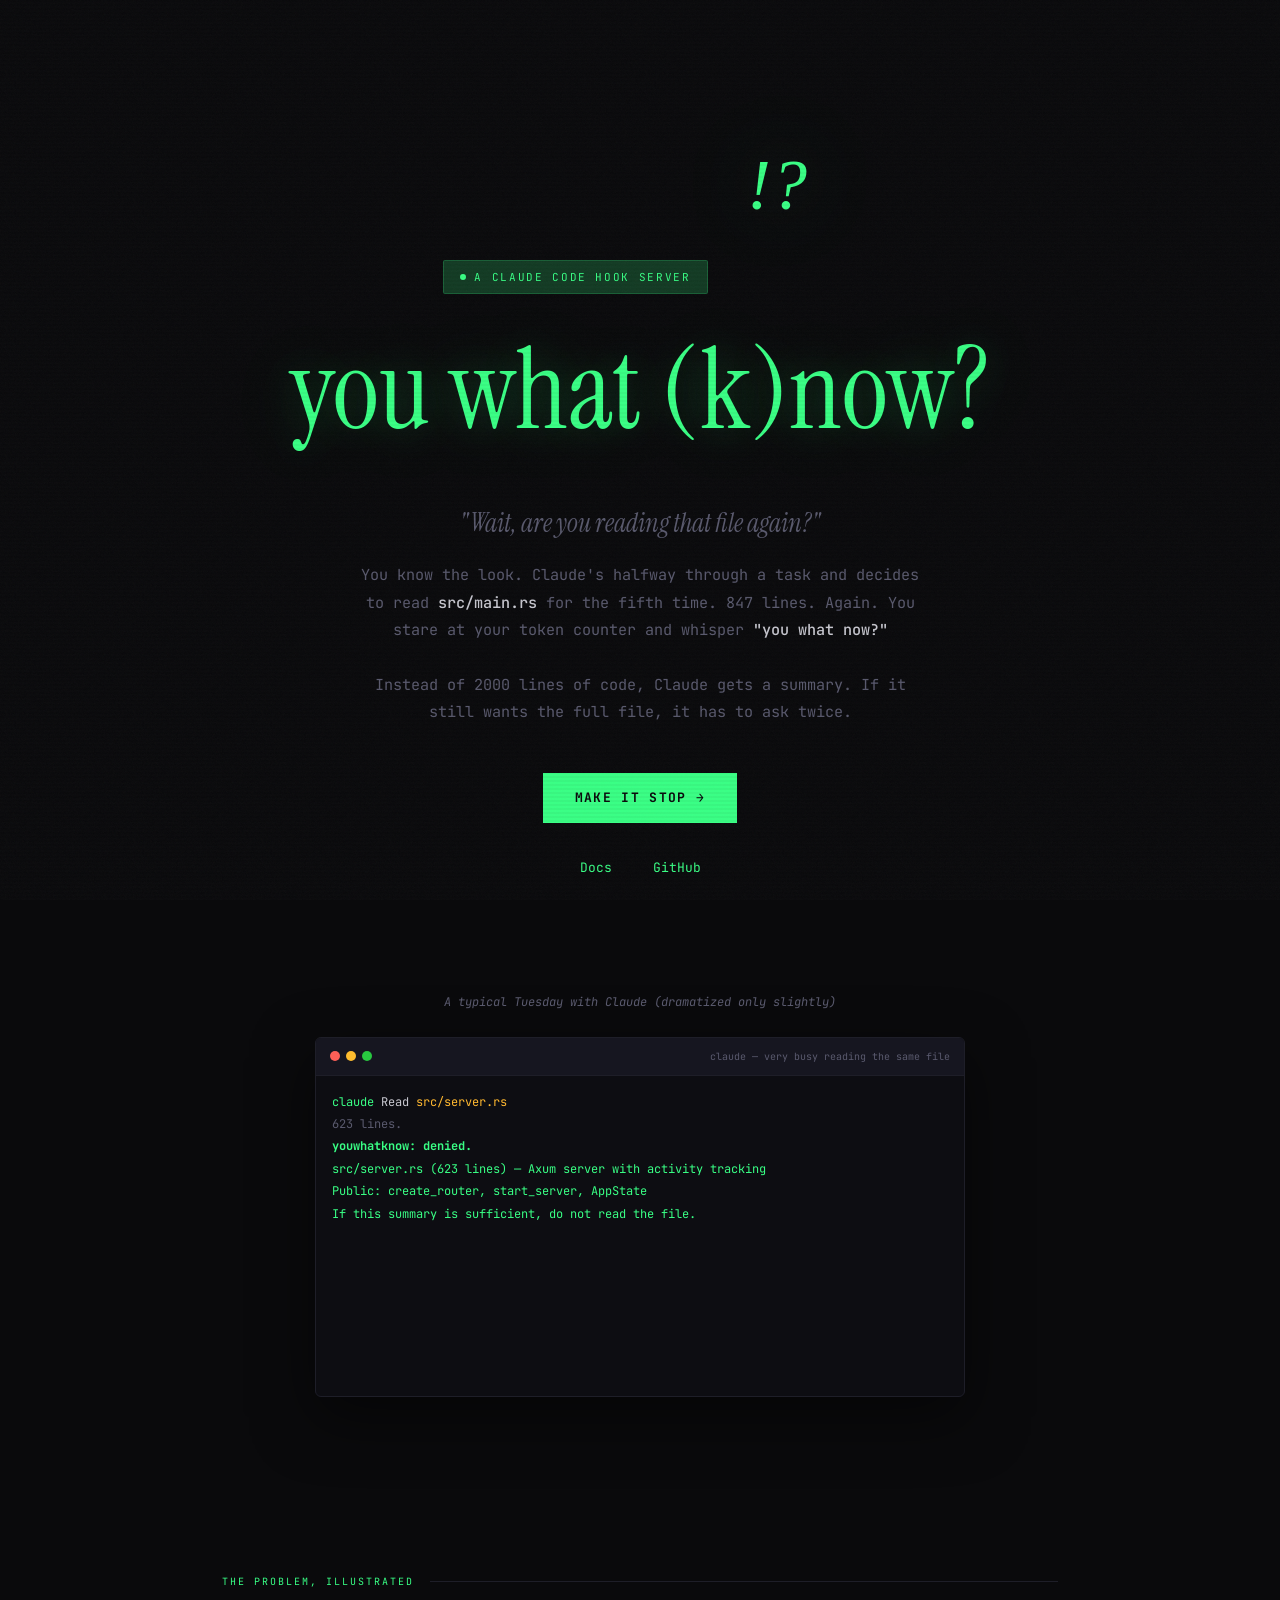
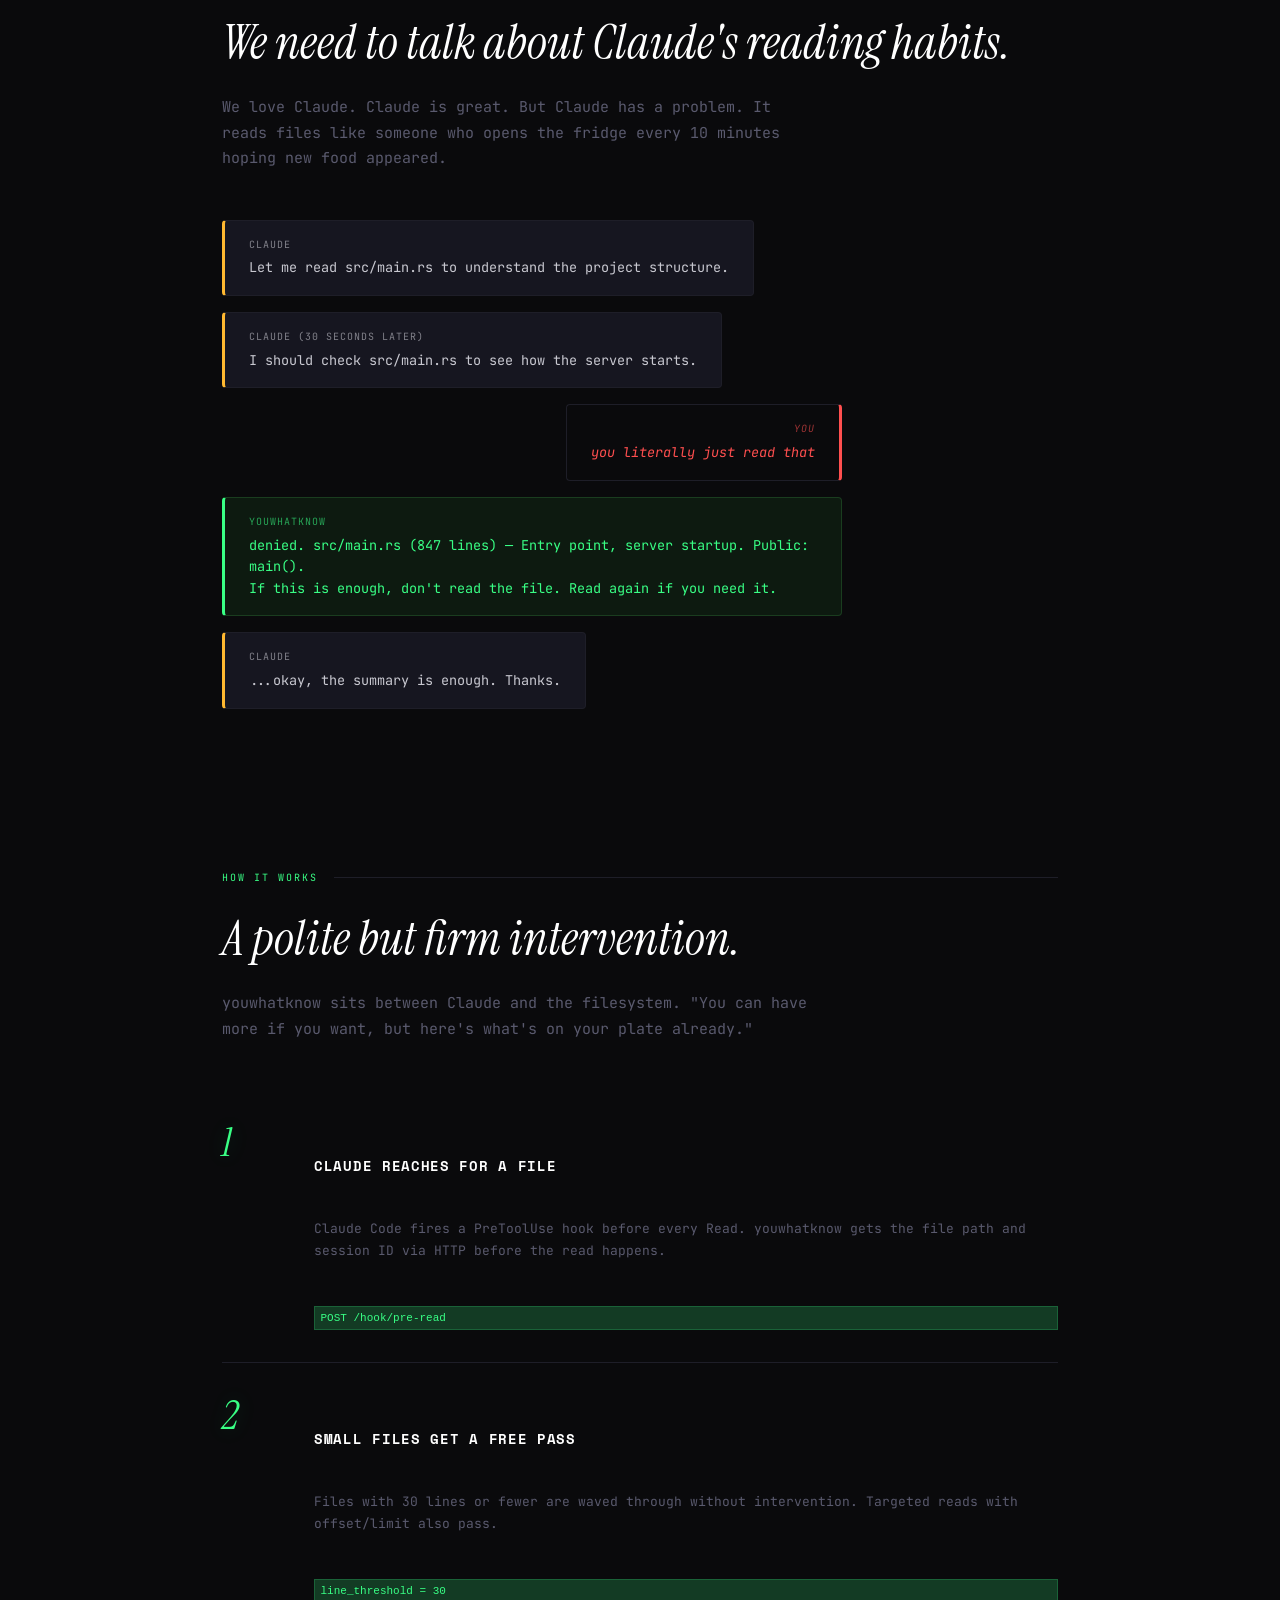
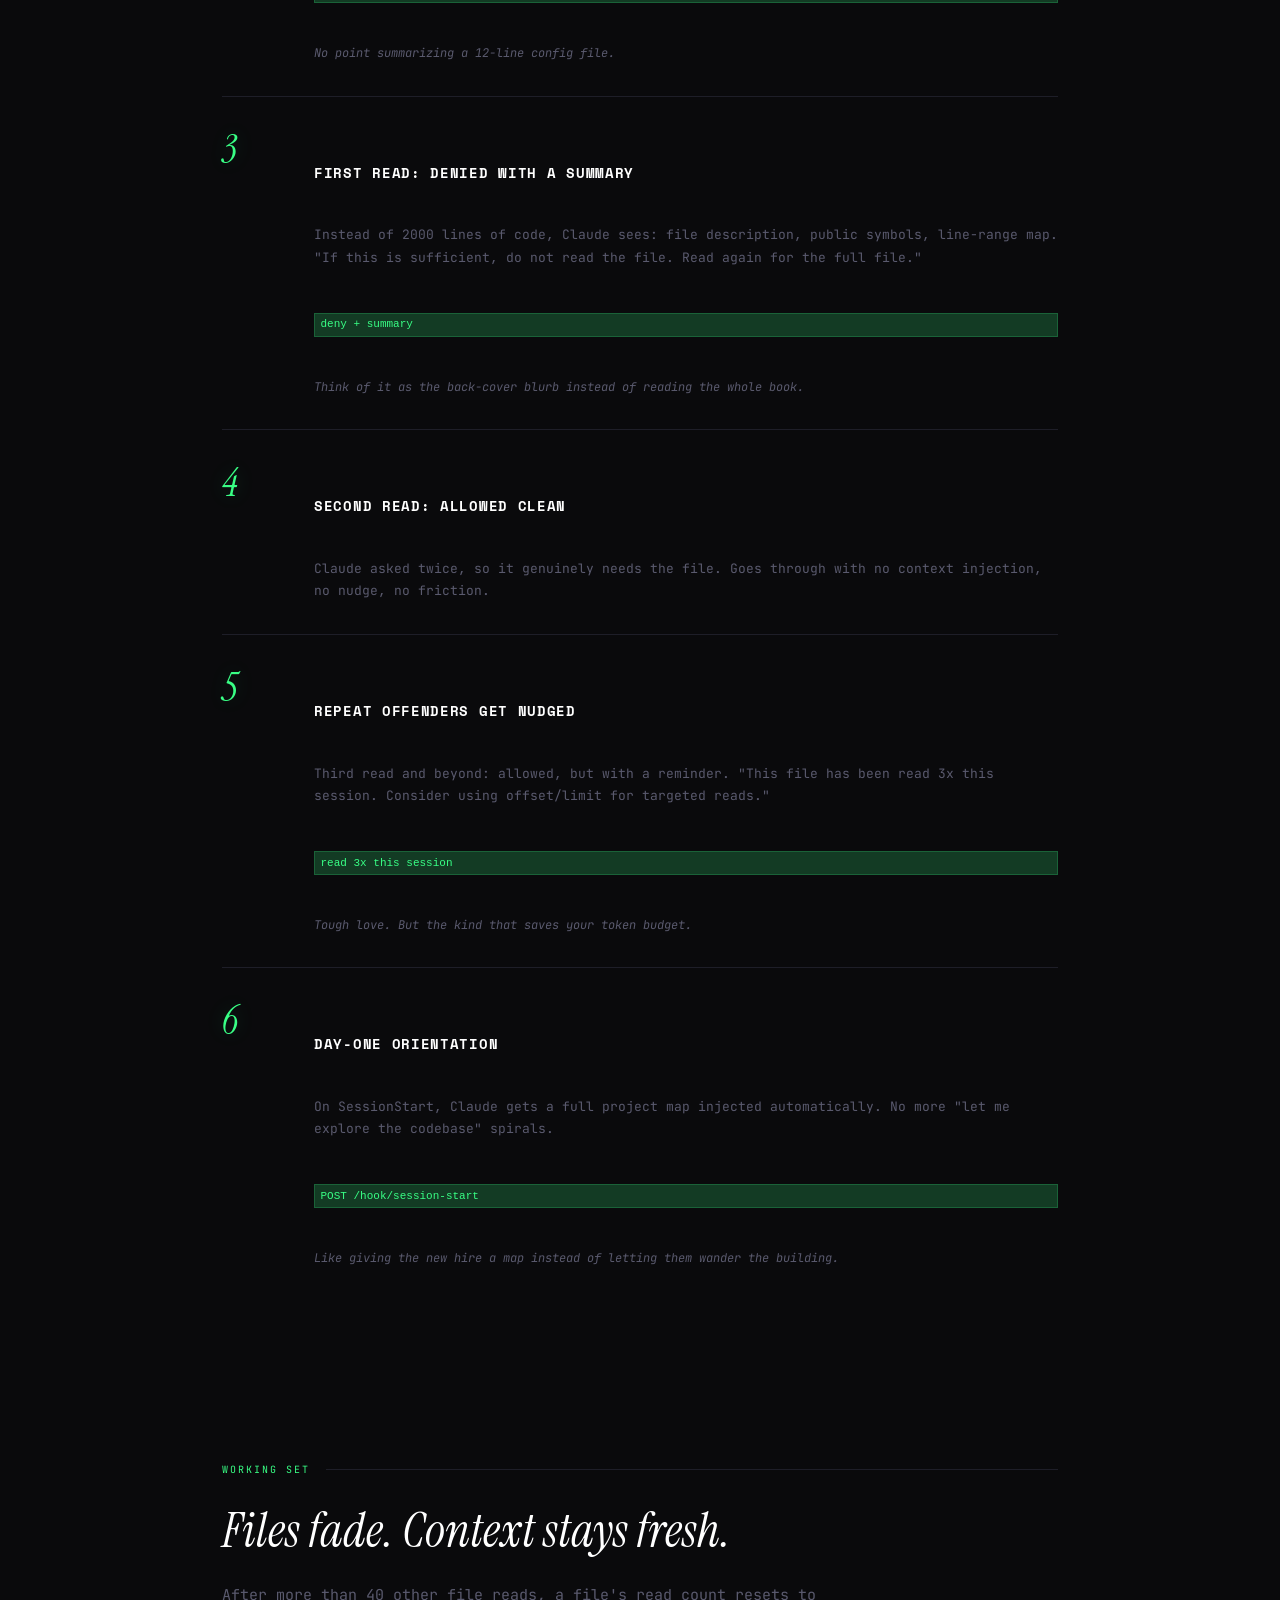
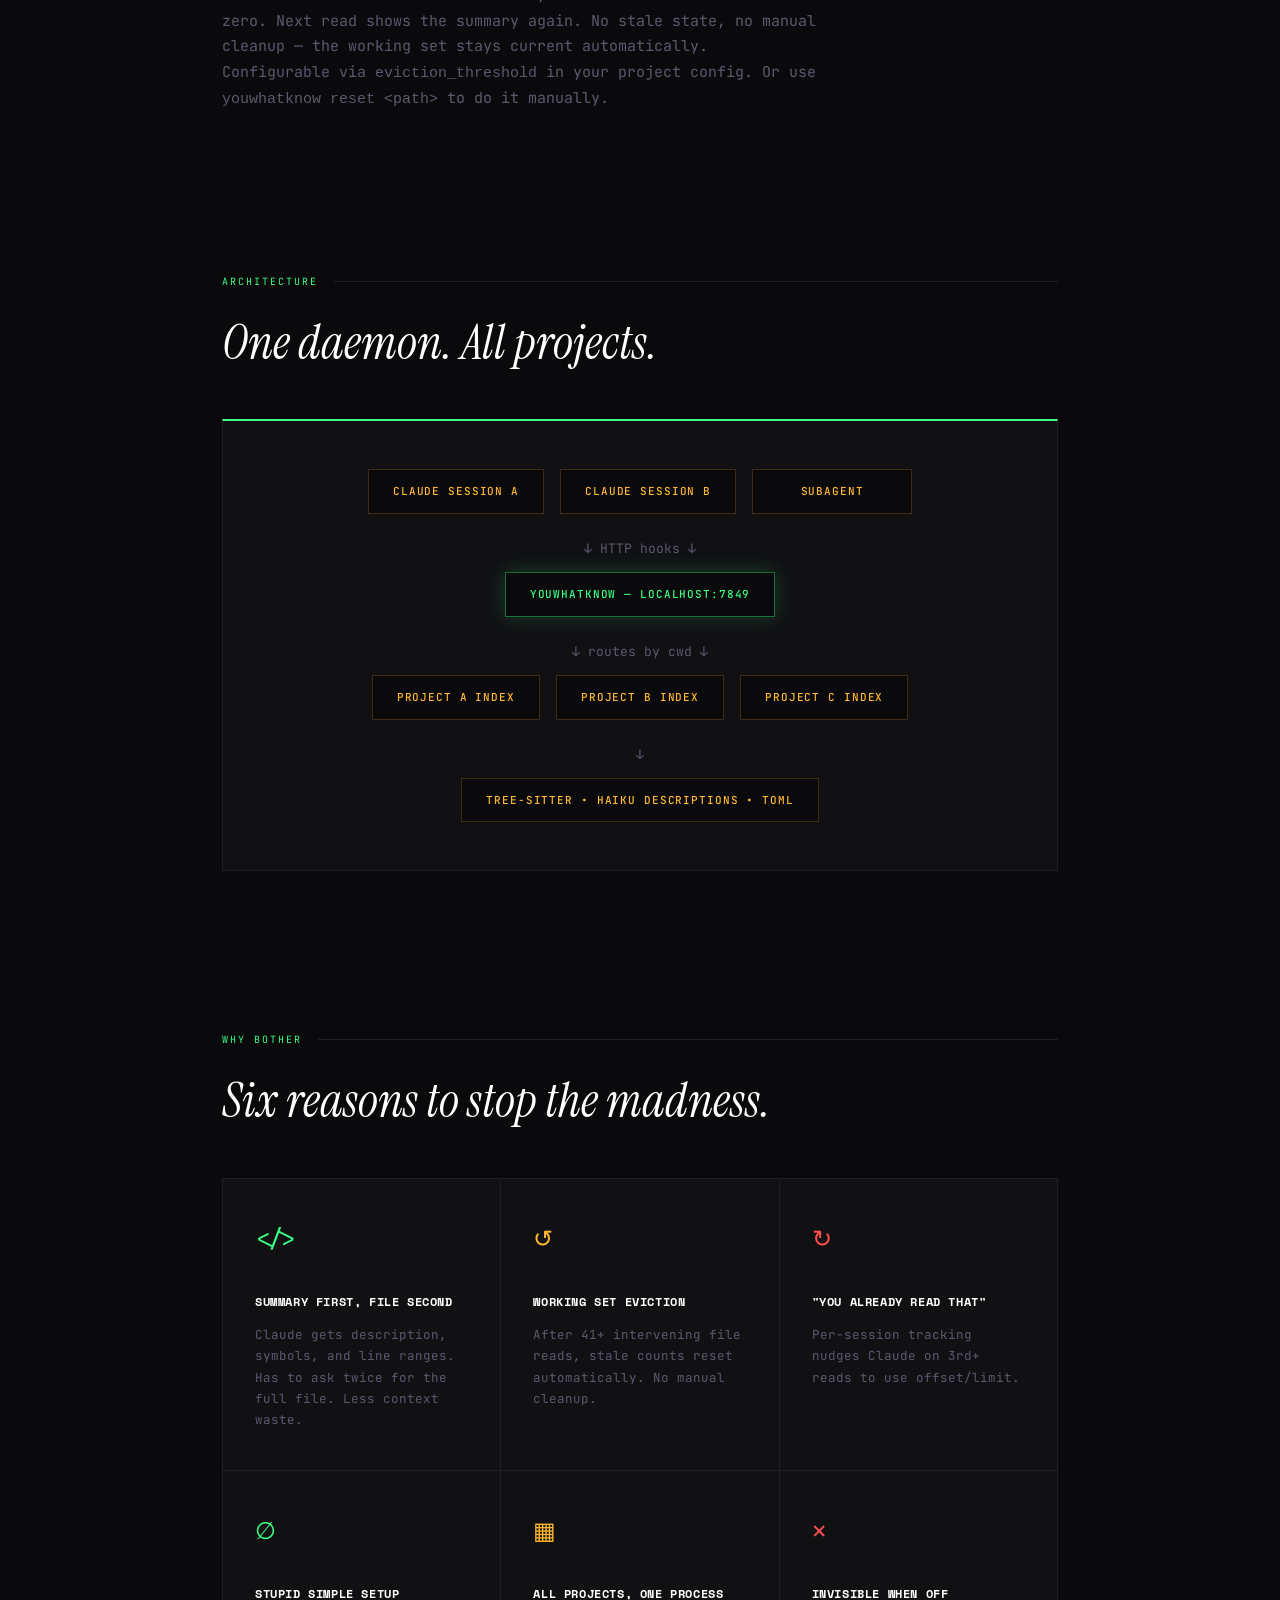
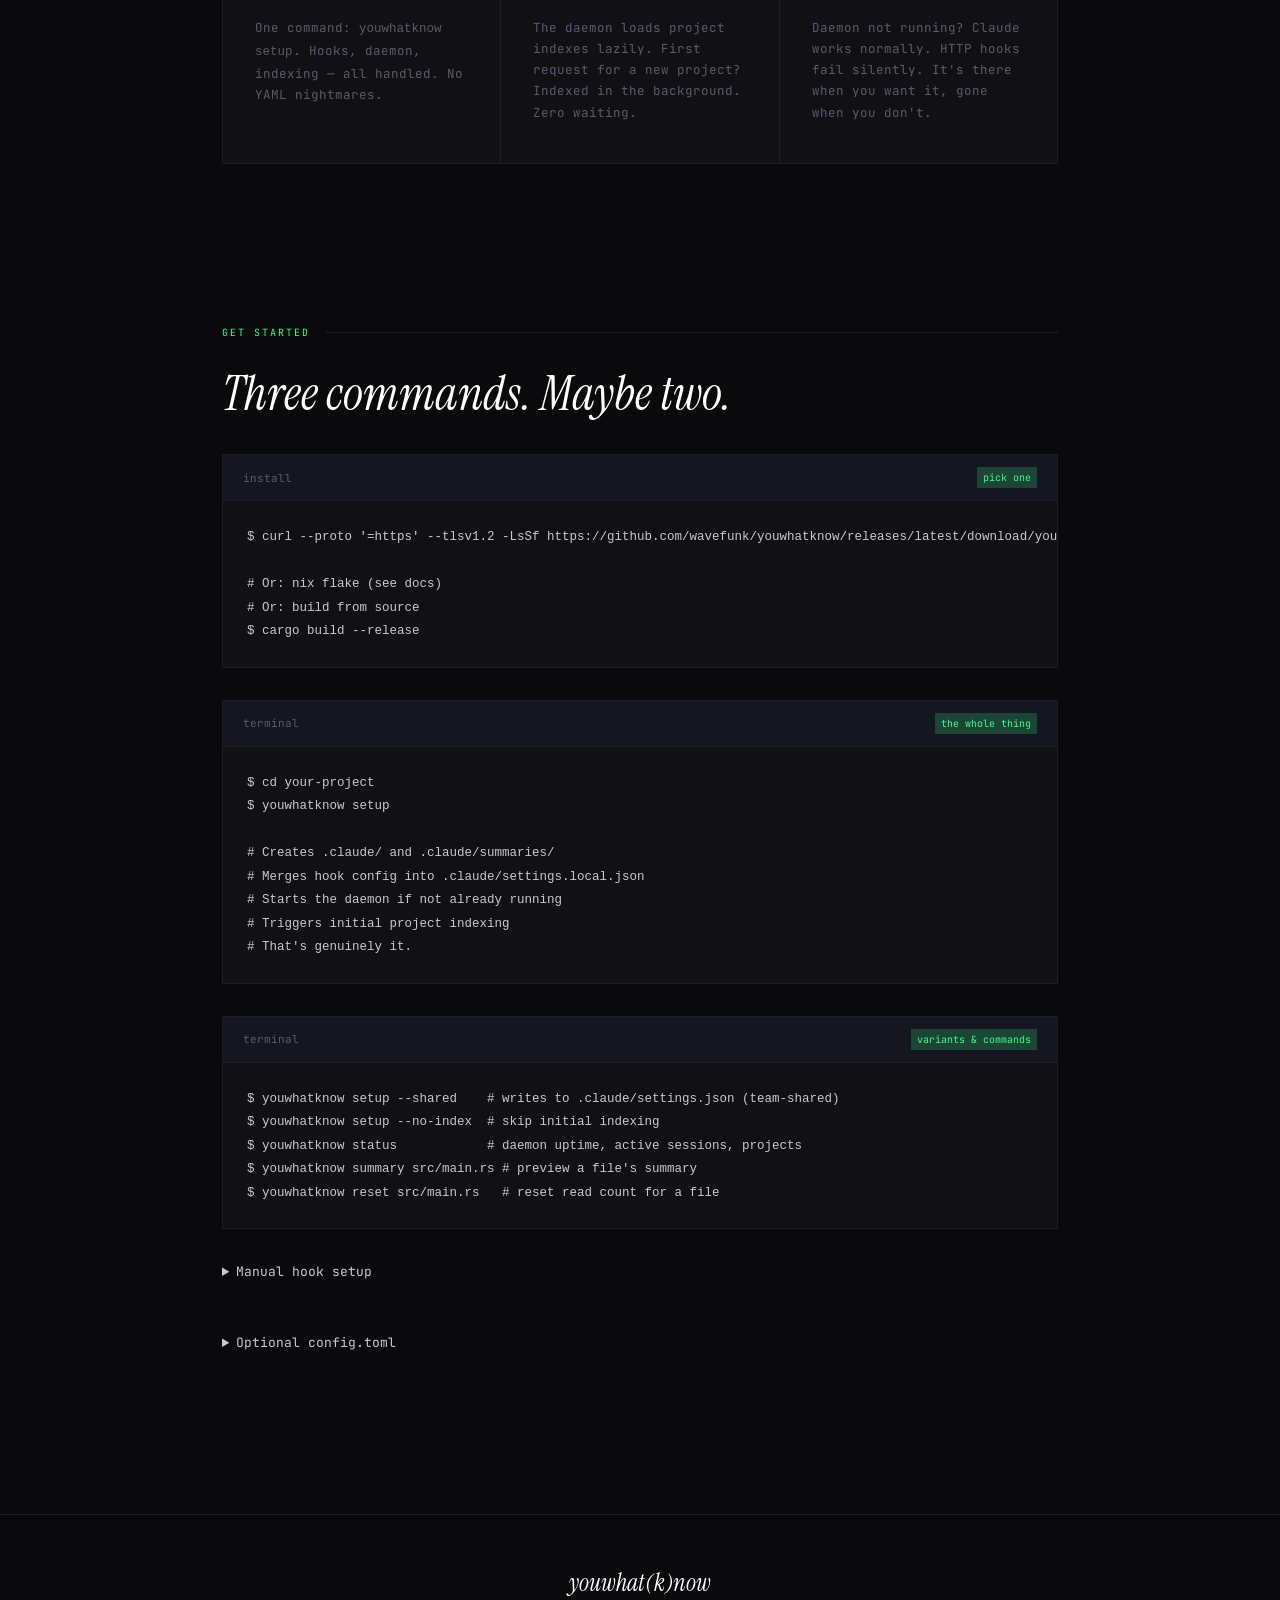
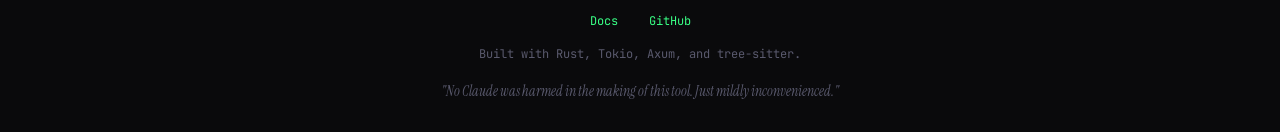
==== commit 66fd9993: "fix(docs): address final code review issues - Fix arch-arrow → arch-arrow-down class mismatch in ind" ====
--- a/docs/index.html
+++ b/docs/index.html
@@ -17,7 +17,7 @@
             <div class="hero-badge">
                 <span class="hero-badge-dot"></span> A Claude Code hook server
             </div>
-            <img src="logo.svg" alt="!?" width="120" height="120" style="filter: drop-shadow(0 0 40px rgba(57,255,133,0.3)); animation: fadeSlideUp 0.8s ease both; animation-delay: 0.2s; margin-bottom: 2rem;">
+            <img src="logo.svg" alt="!?" width="120" height="120" class="hero-logo">
             <h1><em>you what (k)now?</em></h1>
             <p class="hero-tagline">"Wait, are you reading that file again?"</p>
             <p class="hero-sub">You know the look. Claude's halfway through a task and decides to read <strong>src/main.rs</strong> for the fifth time. 847 lines. Again. You stare at your token counter and whisper <strong>"you what now?"</strong><br><br>Instead of 2000 lines of code, Claude gets a summary. If it still wants the full file, it has to ask twice.</p>
@@ -148,17 +148,17 @@
                     <div class="arch-box secondary">Claude Session B</div>
                     <div class="arch-box secondary">Subagent</div>
                 </div>
-                <div class="arch-arrow">&darr; HTTP hooks &darr;</div>
+                <div class="arch-arrow-down">&darr; HTTP hooks &darr;</div>
                 <div class="arch-row">
                     <div class="arch-box primary">youwhatknow &mdash; localhost:7849</div>
                 </div>
-                <div class="arch-arrow">&darr; routes by cwd &darr;</div>
+                <div class="arch-arrow-down">&darr; routes by cwd &darr;</div>
                 <div class="arch-row">
                     <div class="arch-box secondary">Project A Index</div>
                     <div class="arch-box secondary">Project B Index</div>
                     <div class="arch-box secondary">Project C Index</div>
                 </div>
-                <div class="arch-arrow">&darr;</div>
+                <div class="arch-arrow-down">&darr;</div>
                 <div class="arch-row">
                     <div class="arch-box secondary">tree-sitter &bull; haiku descriptions &bull; TOML</div>
                 </div>
@@ -283,9 +283,9 @@
     <footer>
         <div class="container">
             <div class="footer-logo">youwhat(k)now</div>
-            <p style="margin-bottom: 0.75rem;">
-                <a href="docs.html" style="font-size: 12px; margin-right: 1.5rem;">Docs</a>
-                <a href="https://github.com/wavefunk/youwhatknow" style="font-size: 12px;">GitHub</a>
+            <p class="footer-links">
+                <a href="docs.html">Docs</a>
+                <a href="https://github.com/wavefunk/youwhatknow">GitHub</a>
             </p>
             <p>Built with Rust, Tokio, Axum, and tree-sitter.</p>
             <p class="footer-quip">"No Claude was harmed in the making of this tool. Just mildly inconvenienced."</p>
@@ -366,18 +366,6 @@
     }
 
     setTimeout(addLine, 1000);
-
-    var observer = new IntersectionObserver(function(entries) {
-        entries.forEach(function(entry) {
-            if (entry.isIntersecting) {
-                entry.target.classList.add('visible');
-            }
-        });
-    }, { threshold: 0.15 });
-
-    document.querySelectorAll('.reveal').forEach(function(el) {
-        observer.observe(el);
-    });
 })();
     </script>
 
--- a/docs/css/style.css
+++ b/docs/css/style.css
@@ -63,6 +63,10 @@
 .muted strong { color: var(--text); font-weight: 500; }
 section { padding: 5rem 0; }
 
+.glow { color: var(--glow); }
+.amber { color: var(--amber); }
+.red { color: var(--red); }
+
 /* ── 5. Nav ── */
 nav {
     padding: 1.5rem 0;
@@ -89,6 +93,8 @@
     margin-left: auto;
     font-size: 12px;
 }
+
+.nav-links a.active { color: #fff; }
 
 /* ── 6. Section labels ── */
 .section-label {
@@ -221,6 +227,23 @@
     box-shadow: 0 0 30px var(--glow-dim);
 }
 
+.hero-logo {
+    filter: drop-shadow(0 0 40px rgba(57, 255, 133, 0.3));
+    animation: fadeSlideUp 0.8s ease 0.2s both;
+    margin-bottom: 2rem;
+}
+
+.hero-links {
+    margin-top: 2rem;
+    animation: fadeSlideUp 0.8s ease 0.4s both;
+}
+
+.hero-links a {
+    font-size: 13px;
+}
+
+.hero-links a + a { margin-left: 2rem; }
+
 /* ── 9. Terminal ── */
 .terminal-section {
     padding: 3rem 0 6rem;
@@ -358,6 +381,7 @@
 }
 
 .flow-step:last-child { border-bottom: none; }
+.flow-step > *:not(.flow-num) { grid-column: 2; }
 
 .flow-num {
     font-family: var(--serif);
@@ -387,7 +411,8 @@
     border: 1px solid var(--glow-dim);
 }
 
-.flow-aside {
+.flow-aside,
+.flow-step aside {
     font-size: 12px;
     color: var(--text-dim);
     font-style: italic;
@@ -717,6 +742,9 @@
 
 .doc-section p strong { color: var(--text); font-weight: 500; }
 
+.doc-section ul { padding-left: 1.5rem; margin-bottom: 1rem; }
+.doc-section li { margin-bottom: 0.3rem; list-style-type: disc; color: var(--text-dim); font-size: 13.5px; line-height: 1.8; }
+
 .file-tree {
     font-size: 13px;
     line-height: 2;
@@ -759,6 +787,9 @@
     color: var(--text-dim);
     line-height: 1.5;
 }
+
+details { margin-top: 2rem; color: var(--text-dim); font-size: 13px; }
+summary { cursor: pointer; color: var(--text); margin-bottom: 1rem; }
 
 /* ── 19. Footer ── */
 footer {
@@ -786,6 +817,10 @@
     margin-top: 1rem;
 }
 
+.footer-links { margin-bottom: 0.75rem; }
+.footer-links a { font-size: 12px; }
+.footer-links a + a { margin-left: 1.5rem; }
+
 /* ── 20. Animations ── */
 @keyframes fadeSlideUp {
     from { opacity: 0; transform: translateY(20px); }
